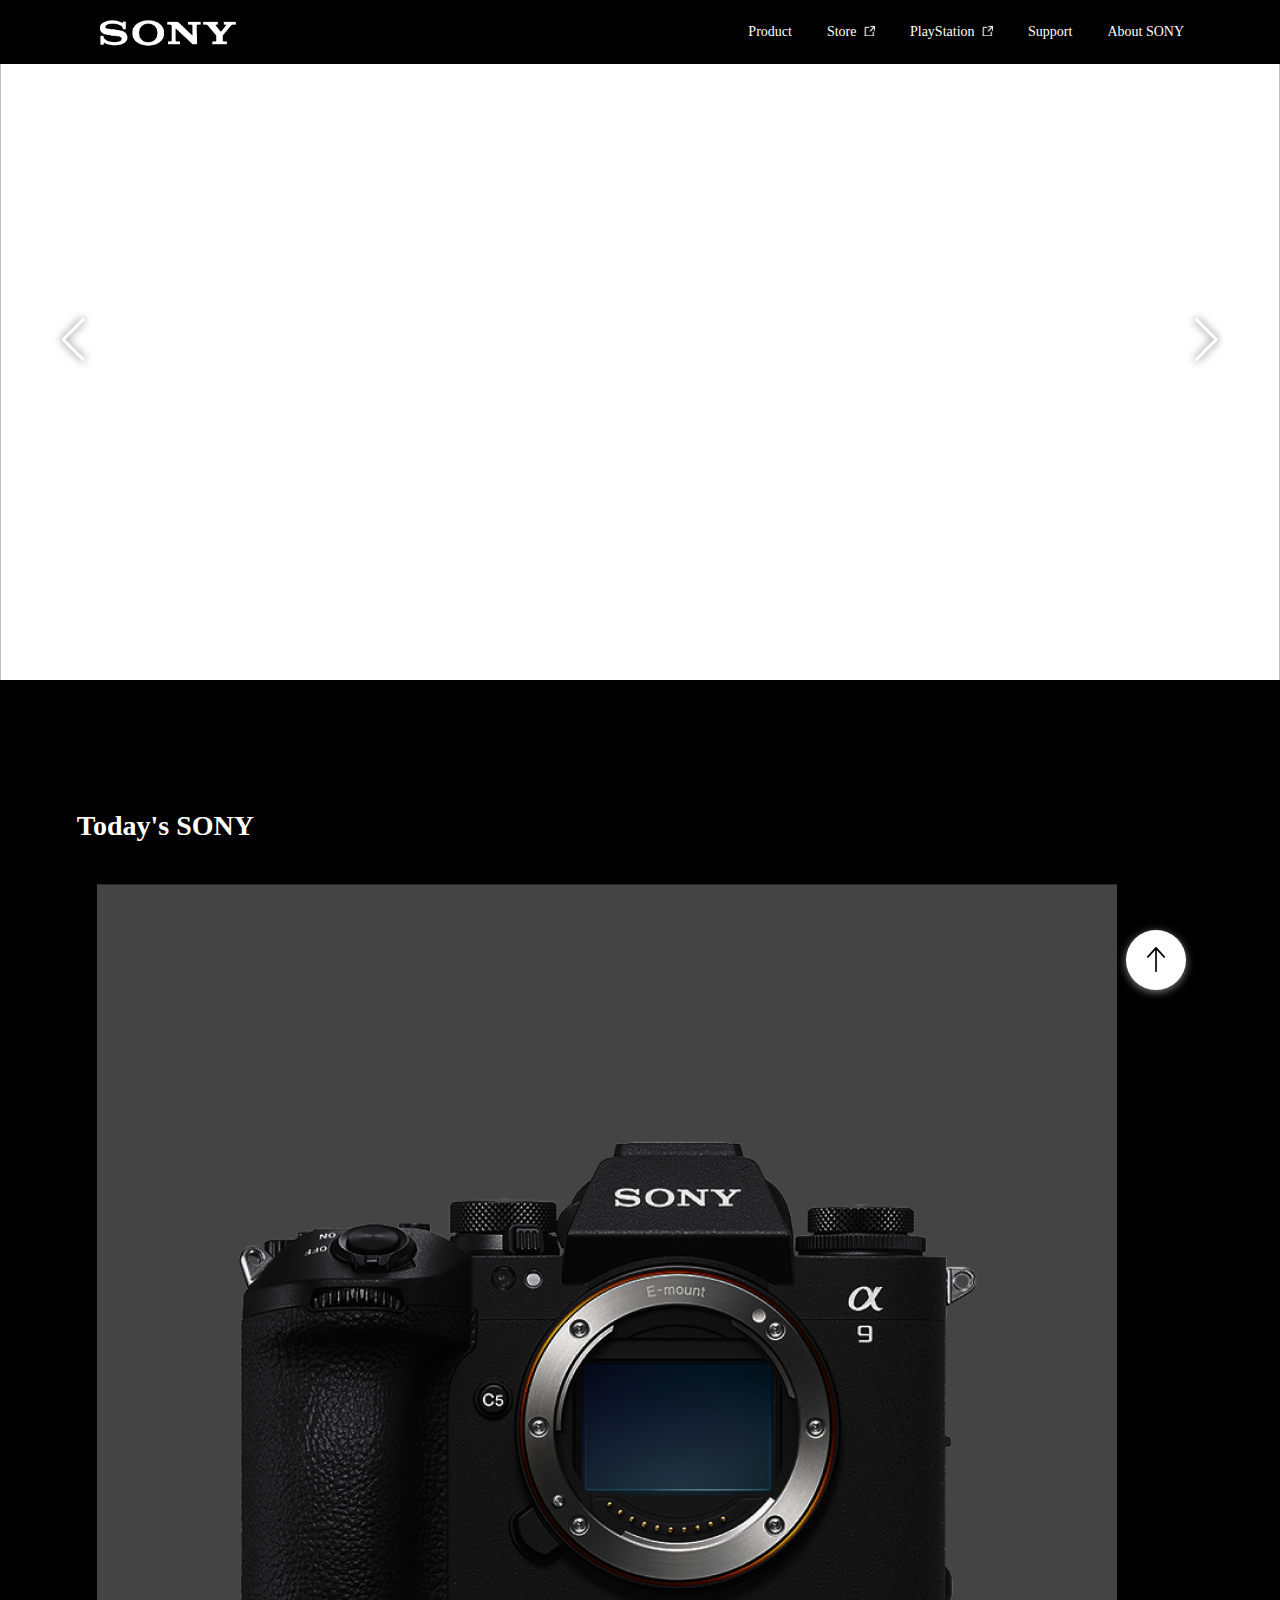
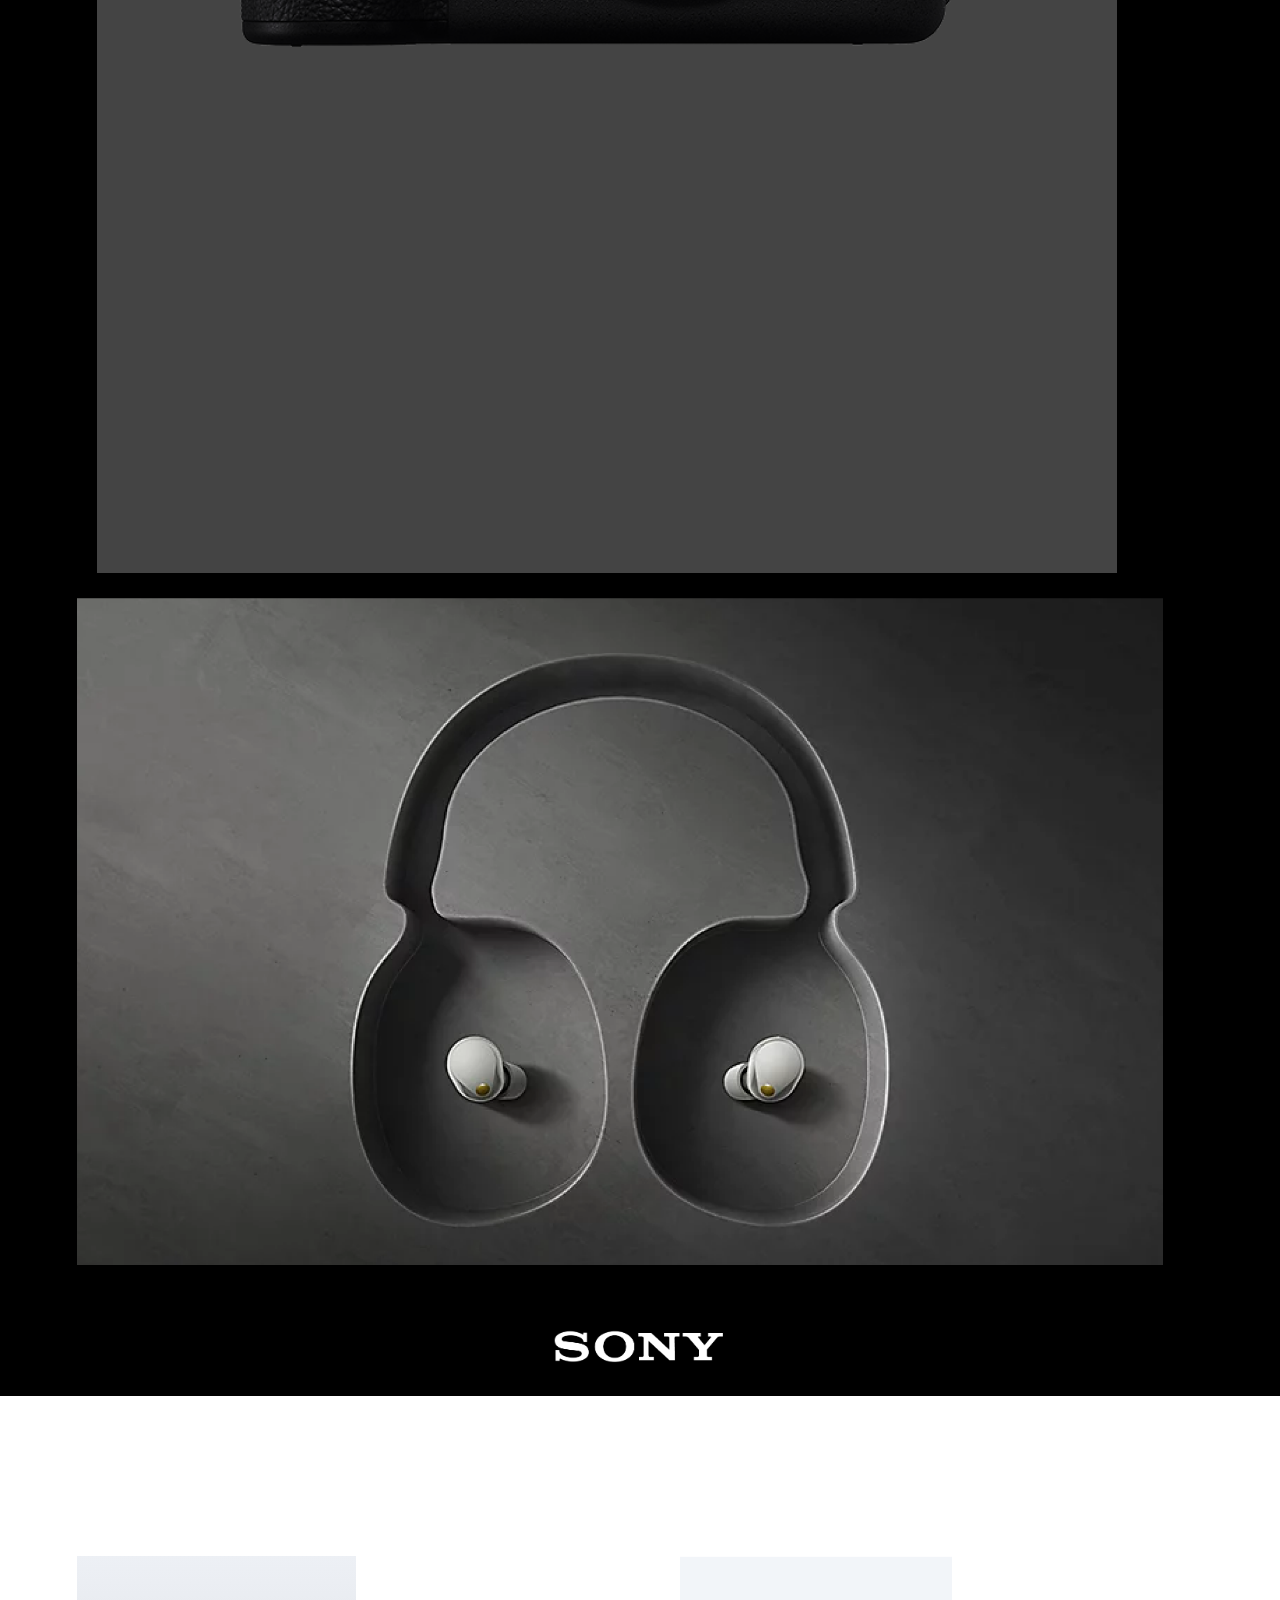
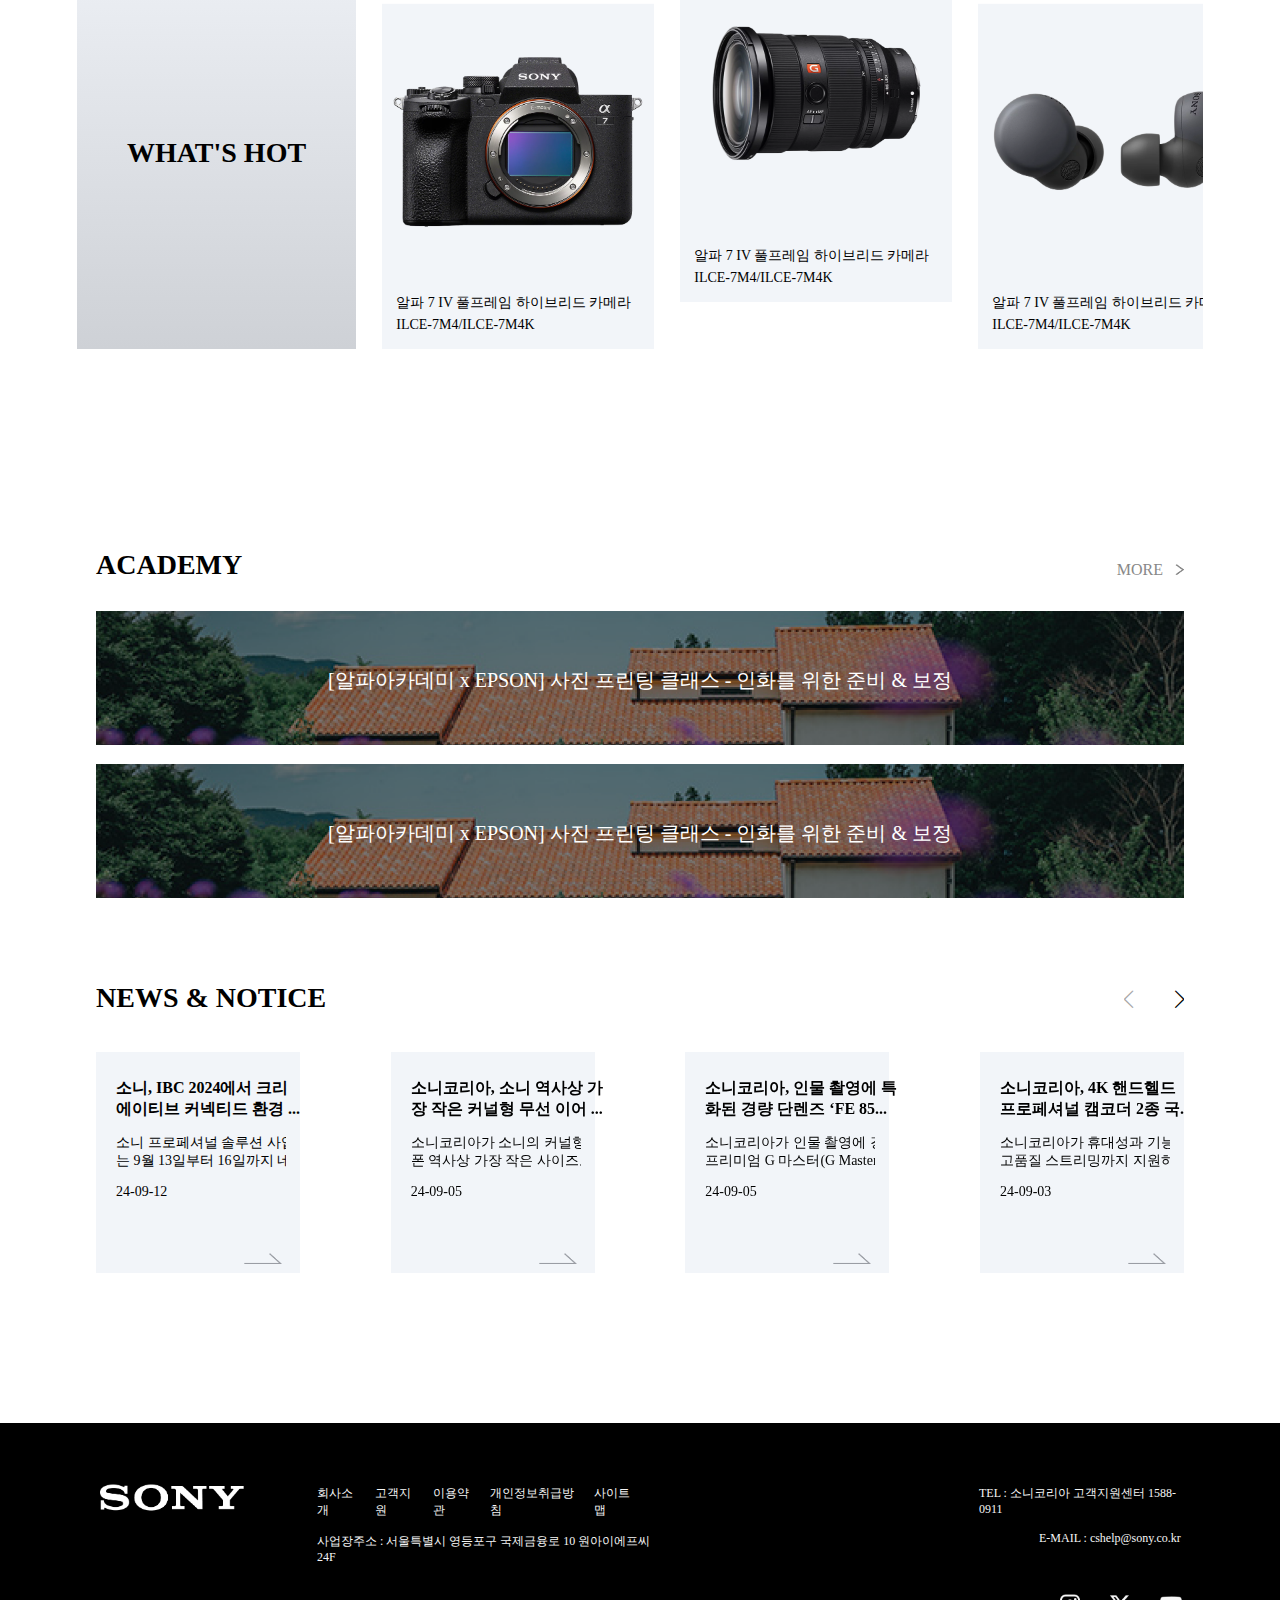
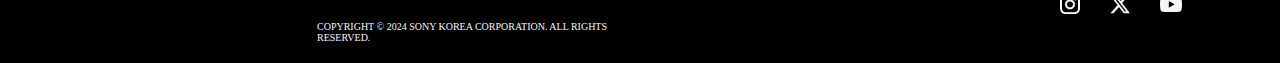
==== index.html @ ac62d321 "Add files via upload" ====
<!DOCTYPE html>
<html lang="en">

<head>
    <meta charset="UTF-8">
    <meta name="viewport" content="width=device-width, initial-scale=1.0">
    <title>소니코리아</title>
    <link rel="stylesheet" as="style" crossorigin
        href="https://cdn.jsdelivr.net/gh/orioncactus/pretendard@v1.3.9/dist/web/static/pretendard.min.css" />
    <link rel="stylesheet" href="css/style-1.css">

    <!-- 제이쿼리, 이징 라이브러리 -->
    <script src="https://cdnjs.cloudflare.com/ajax/libs/jquery/3.7.1/jquery.min.js"></script>
    <!-- <script src="https://cdnjs.cloudflare.com/ajax/libs/jquery-easing/1.4.1/jquery.easing.min.js"></script> -->

    <!-- 폰트어썸 라이브러리 -->
    <link rel="stylesheet" href="https://cdnjs.cloudflare.com/ajax/libs/font-awesome/6.4.0/css/all.min.css" />

    <!-- 스와이퍼 라이브러리 -->
    <script src="https://cdn.jsdelivr.net/npm/swiper@11/swiper-bundle.min.js"></script>
    <link rel="stylesheet" href="https://cdn.jsdelivr.net/npm/swiper@11/swiper-bundle.min.css" />


</head>

<body>

    <div class="wrap">
        <header>
            <nav class="top_bar">
                <div class="logo">
                    <a href="index.html">
                        <img src="img/logo.png" alt="로고">
                    </a>
                </div>
                <div class="grow"></div>
                <div class="menu">
                    <ul>
                        <li>
                            <a href="sub-product.html">Product</a>
                        </li>
                        <li>
                            <a href="https://store.sony.co.kr/?cmpid=gwt:header:store" target="_blank">Store
                                <img src="img/바로가기아이콘.png" alt="바로가기">
                            </a>
                        </li>
                        <li>
                            <a href="https://www.playstation.com/ko-kr/" target="_blank">PlayStation
                                <img src="img/바로가기아이콘.png" alt="바로가기">
                            </a>
                        </li>
                        <li>
                            <a href="sub-support.html">Support</a>
                        </li>
                        <li>
                            <a href="#">About SONY</a>
                        </li>
                    </ul>
                </div>
            </nav>
        </header>

        <section class="swiper main_banner">
            <div class="img_slide_btn_box">
                <button class="swiper-button-prev banner_prev"></button>
                <button class="swiper-button-next banner_next"></button>
            </div>

            <ul class="swiper-wrapper main_img_slide">
                <li class="swiper-slide img_slide_list">
                    <div class="banner_text">
                        <span>SONY KOREA</span>
                        <span>카메라 입문자부터 전문 크리에이터까지</span>
                        <span>ZV 정품 등록 프로모션</span>
                        <button class="main_banner_btn">자세히 보기</button>
                    </div>
                    <img src="https://imgur.com/LBlxeFW.png" alt="">
                </li>
                <li class="swiper-slide img_slide_list">
                    <div class="banner_text">
                        <span>MDR-Z1R</span>
                        <span>새로운 차원의 고음질 오디오를 맞이하세요</span>
                        <span>우수한 사운드, 생생한 음질</span>
                        <button class="main_banner_btn">제품 보기</button>
                    </div>
                    <img src="https://imgur.com/DspzH1c.png" alt="">
                </li>
                <li class="swiper-slide img_slide_list">
                    <div class="banner_text">
                        <span>SRS-XE200</span>
                        <span>인생을 꽉 찬 볼륨으로 즐겨보세요</span>
                        <span>파티의 열기를 더해주는 스프레드 사운드</span>
                        <button class="main_banner_btn">제품 보기</button>
                    </div>
                    <img src="https://imgur.com/pI4EYto.png" alt="">
                </li>
                <li class="swiper-slide img_slide_list dark_filter txt_shadow">
                    <div class="banner_text">
                        <span>IER-Z1R</span>
                        <span>숨이 멎을 듯한 생생한 감정을 음악과 함께</span>
                        <span>완벽한 사운드를 찾아서</span>
                        <button class="main_banner_btn">제품 보기</button>
                    </div>
                    <img src="https://imgur.com/uP1ZXFo.png" alt="">
                </li>
            </ul>
        </section>

        <section class="today_sony">
            <div class="today_sony_con">
                <div class="ts_title">Today's SONY</div>

                <div class="ts_body_con_1">
                    <div class="ts_img ts_img_1">
                        <a href="#" class="ts">
                            <img src="https://imgur.com/sQptTbV.png" alt="">
                            <div class="overlay">
                                <span>원핸드 컴팩트 풀프레임</span>
                                <span>α7C II</span>
                            </div>
                        </a>
                        <a href="#" class="ts">
                            <img src="img/메인/today_2.png" alt="">
                            <div class="overlay">
                                <span>원핸드 컴팩트 풀프레임</span>
                                <span>α7C II</span>
                            </div>
                        </a>
                        <a href="#" class="ts">
                            <img src="https://imgur.com/jG6Imz7.png" alt="">
                            <div class="overlay">
                                <span>원핸드 컴팩트 풀프레임</span>
                                <span>α7C II</span>
                            </div>
                        </a>
                    </div>

                    <div class="ts_img ts_img_2">
                        <a href="#" class="ts">
                            <img src="img/메인/today_7.png" alt="">
                            <div class="overlay">
                                <span>원핸드 컴팩트 풀프레임</span>
                                <span>α7C II</span>
                            </div>
                        </a>
                        <a href="#" class="ts">
                            <img src="https://imgur.com/q8jw9cZ.png" alt="">
                            <div class="overlay">
                                <span>원핸드 컴팩트 풀프레임</span>
                                <span>α7C II</span>
                            </div>
                        </a>
                        <a href="#" class="ts">
                            <img src="https://imgur.com/cEfMizn.png" alt="">
                            <div class="overlay">
                                <span>원핸드 컴팩트 풀프레임</span>
                                <span>α7C II</span>
                            </div>
                        </a>
                    </div>
                </div>

                <div class="ts_body_con_2">
                    <div class="ts_bottom_text">
                        <span><img src="img/logo.png" alt=""></span>
                        <span>우리는 기술의 힘을 활용하여 크리에이터들이 상상의 나래를 펼치고 잠재력을 극대화하도록 돕습니다.
                            <br>전 세계 사람들에게 감동을 전달하세요
                        </span>
                    </div>

                    <div class="ts_bottom_img"><img src="https://imgur.com/m9FZBhV.png" alt=""></div>
                </div>
            </div>
        </section>

        <section class="hot">
            <div class="hot_con">
                <div class="hot_img_slider">
                    <div class="hot_imgs">
                        <div>WHAT'S HOT</div>
                        <a href="#" class="hot_img">
                            <img src="img/메인/hot_1.png" alt="">
                            <div class="hot_text">
                                <span>알파 7 IV 풀프레임 하이브리드 카메라</span>
                                <span>ILCE-7M4/ILCE-7M4K</span>
                            </div>
                        </a>
                        <a href="#" class="hot_img">
                            <img src="img/메인/hot_2.png" alt="">
                            <div class="hot_text hot_not">
                                <span>알파 7 IV 풀프레임 하이브리드 카메라</span>
                                <span>ILCE-7M4/ILCE-7M4K</span>
                            </div>
                        </a>
                        <a href="#" class="hot_img">
                            <img src="img/메인/hot_3.png" alt="">
                            <div class="hot_text">
                                <span>알파 7 IV 풀프레임 하이브리드 카메라</span>
                                <span>ILCE-7M4/ILCE-7M4K</span>
                            </div>
                        </a>
                        <a href="#" class="hot_img">
                            <img src="img/메인/hot_4.png" alt="">
                            <div class="hot_text hot_not">
                                <span>알파 7 IV 풀프레임 하이브리드 카메라</span>
                                <span>ILCE-7M4/ILCE-7M4K</span>
                            </div>
                        </a>
                        <a href="#" class="hot_img">
                            <img src="img/메인/hot_5.png" alt="">
                            <div class="hot_text">
                                <span>알파 7 IV 풀프레임 하이브리드 카메라</span>
                                <span>ILCE-7M4/ILCE-7M4K</span>
                            </div>
                        </a>
                        <a href="#" class="hot_img">
                            <img src="img/메인/hot_6.png" alt="">
                            <div class="hot_text hot_not">
                                <span>알파 7 IV 풀프레임 하이브리드 카메라</span>
                                <span>ILCE-7M4/ILCE-7M4K</span>
                            </div>
                        </a>
                        <a href="#" class="hot_img">
                            <img src="img/메인/hot_7.png" alt="">
                            <div class="hot_text">
                                <span>알파 7 IV 풀프레임 하이브리드 카메라</span>
                                <span>ILCE-7M4/ILCE-7M4K</span>
                            </div>
                        </a>
                        <a href="#" class="hot_img">
                            <img src="img/메인/hot_8.png" alt="">
                            <div class="hot_text hot_not">
                                <span>알파 7 IV 풀프레임 하이브리드 카메라</span>
                                <span>ILCE-7M4/ILCE-7M4K</span>
                            </div>
                        </a>
                        <a href="#" class="hot_img">
                            <img src="img/메인/hot_9.png" alt="">
                            <div class="hot_text">
                                <span>알파 7 IV 풀프레임 하이브리드 카메라</span>
                                <span>ILCE-7M4/ILCE-7M4K</span>
                            </div>
                        </a>
                        <a href="#" class="hot_img">
                            <img src="img/메인/hot_10.png" alt="">
                            <div class="hot_text hot_not">
                                <span>알파 7 IV 풀프레임 하이브리드 카메라</span>
                                <span>ILCE-7M4/ILCE-7M4K</span>
                            </div>
                        </a>
                    </div>
                </div>
            </div>
        </section>

        <section class="academy">
            <div class="academy_con">
                <div class="academy_top">
                    <div class="ac_title">ACADEMY</div>
                    <div class="grow"></div>
                    <div class="ac_more">
                        <a href="#">MORE &nbsp <img src="img/오른쪽 화살표_gray.png" alt=""></a>
                    </div>
                </div>

                <div class="ac_body">
                    <a href="#" class="ac_img ac_1">
                        <span>[알파아카데미 x EPSON] 사진 프린팅 클래스 - 인화를 위한 준비 & 보정</span>
                        <img src="img/메인/academy_1.png" alt="">
                    </a>

                    <a href="#" class="ac_img ac_2">
                        <span>[알파아카데미 x EPSON] 사진 프린팅 클래스 - 인화를 위한 준비 & 보정</span>
                        <img src="img/메인/academy_1.png" alt="">
                    </a>
                </div>
            </div>
        </section>

        <section class="news">
            <div class="swiper news_con">
                <div class="news_top">
                    <div class="nw_title">NEWS & NOTICE</div>

                    <div class="grow"></div>

                    <div class="swiper_button_box nw_more">
                        <button class="swiper-button-prev nw_prev"></button>
                        <button class="swiper-button-next nw_next"></button>
                    </div>
                </div>

                <div class="swiper-wrapper news_slider_box">
                    <div class="swiper-slide news_contents_box">
                        <div class="news_contents">
                            <span>소니, IBC 2024에서 크리<br>에이티브 커넥티드 환경 ...</span>
                            <span>소니 프로페셔널 솔루션 사업부<br>는 9월 13일부터 16일까지 네...</span>
                            <span>24-09-12</span>
                            <a href="#"><img src="img/반쪽 화살표.png" alt=""></a>
                        </div>
                        <div class="news_contents">
                            <span>소니코리아, 소니 역사상 가<br>장 작은 커널형 무선 이어 ...</span>
                            <span>소니코리아가 소니의 커널형 이어<br>폰 역사상 가장 작은 사이즈로...</span>
                            <span>24-09-05</span>
                            <a href="#"><img src="img/반쪽 화살표.png" alt=""></a>
                        </div>
                        <div class="news_contents">
                            <span>소니코리아, 인물 촬영에 특<br>화된 경량 단렌즈 ‘FE 85...</span>
                            <span>소니코리아가 인물 촬영에 강한<br>프리미엄 G 마스터&#40;G Master...</span>
                            <span>24-09-05</span>
                            <a href="#"><img src="img/반쪽 화살표.png" alt=""></a>
                        </div>
                        <div class="news_contents">
                            <span>소니코리아, 4K 핸드헬드<br>프로페셔널 캠코더 2종 국...</span>
                            <span>소니코리아가 휴대성과 기능성,<br>고품질 스트리밍까지 지원하는 ...</span>
                            <span>24-09-03</span>
                            <a href="#"><img src="img/반쪽 화살표.png" alt=""></a>
                        </div>
                        <div class="news_contents">
                            <span>소니코리아, 크리에이터를<br>위한 ‘ZV 라인업’ 정품등...</span>
                            <span>소니코리아가 사진 및 영상 크리<br>에이터를 꿈꾸는 이들을 위한 Z...</span>
                            <span>24-08-29</span>
                            <a href="#"><img src="img/반쪽 화살표.png" alt=""></a>
                        </div>
                    </div>

                    <div class="swiper-slide news_contents_box">
                        <div class="news_contents">
                            <span>소니, IBC 2024에서 크리<br>에이티브 커넥티드 환경 ...</span>
                            <span>소니 프로페셔널 솔루션 사업부<br>는 9월 13일부터 16일까지 네...</span>
                            <span>24-09-12</span>
                            <a href="#"><img src="img/반쪽 화살표.png" alt=""></a>
                        </div>
                        <div class="news_contents">
                            <span>소니코리아, 소니 역사상 가<br>장 작은 커널형 무선 이어 ...</span>
                            <span>소니코리아가 소니의 커널형 이어<br>폰 역사상 가장 작은 사이즈로...</span>
                            <span>24-09-05</span>
                            <a href="#"><img src="img/반쪽 화살표.png" alt=""></a>
                        </div>
                        <div class="news_contents">
                            <span>소니코리아, 인물 촬영에 특<br>화된 경량 단렌즈 ‘FE 85...</span>
                            <span>소니코리아가 인물 촬영에 강한<br>프리미엄 G 마스터&#40;G Master...</span>
                            <span>24-09-05</span>
                            <a href="#"><img src="img/반쪽 화살표.png" alt=""></a>
                        </div>
                        <div class="news_contents">
                            <span>소니코리아, 4K 핸드헬드<br>프로페셔널 캠코더 2종 국...</span>
                            <span>소니코리아가 휴대성과 기능성,<br>고품질 스트리밍까지 지원하는 ...</span>
                            <span>24-09-03</span>
                            <a href="#"><img src="img/반쪽 화살표.png" alt=""></a>
                        </div>
                        <div class="news_contents">
                            <span>소니코리아, 크리에이터를<br>위한 ‘ZV 라인업’ 정품등...</span>
                            <span>소니코리아가 사진 및 영상 크리<br>에이터를 꿈꾸는 이들을 위한 Z...</span>
                            <span>24-08-29</span>
                            <a href="#"><img src="img/반쪽 화살표.png" alt=""></a>
                        </div>
                    </div>
                </div>
            </div>
        </section>

        <footer>
            <div class="footer_con">
                <div class="ft_logo">
                    <img src="img/logo.png" alt="">
                </div>

                <div class="ft_contents">
                    <div class="ft_contents1">
                        <div class="ft_menu">
                            <ul>
                                <li><a href="#">회사소개</a></li>
                                <li><a href="sub-support.html">고객지원</a></li>
                                <li><a href="#">이용약관</a></li>
                                <li><a href="#">개인정보취급방침</a></li>
                                <li><a href="#">사이트맵</a></li>
                            </ul>
                        </div>
                        <span>사업장주소 : 서울특별시 영등포구 국제금융로 10 원아이에프씨 24F</span>
                        <span>COPYRIGHT © 2024 SONY KOREA CORPORATION. ALL RIGHTS RESERVED.</span>
                    </div>

                    <div class="grow"></div>

                    <div class="ft_contents2">
                        <span>TEL : 소니코리아 고객지원센터 1588-0911</span>
                        <span>E-MAIL : cshelp@sony.co.kr</span>
                        <div class="ft_sns">
                            <a href="#"><img src="img/SNS_instagram.png" alt=""></a>
                            <a href="#"><img src="img/SNS_X.png" alt=""></a>
                            <a href="#"><img src="img/SNS_youtube.png" alt=""></a>
                        </div>
                    </div>
                </div>
            </div>
        </footer>
    </div>
    <div class="mobile_wrap">
        <header class="m_header">
            <nav class="m_top_bar">
                <div class="m_logo">
                    <a href="index.html">
                        <img src="img/logo.png" alt="로고">
                    </a>
                </div>
                <div class="grow"></div>
                <div class="m_menu_icon">
                    <img src="img/모바일메뉴아이콘.png" alt="">
                </div>
            </nav>
        </header>
        <div class="m_main_contents">
            <!-- <div class="m_main_banner_box">
                <div>
                    <div>
                        <div class="main_title_box">카메라 입문자부터 전문 크리에이터까지</div>
                        <div class="main_title_box">ZV 정품 등록 프로모션</div>
                    </div>
                    <img src="img/모바일메인배너.png" alt="고객지원 배너">
                </div>
            </div> -->
            <section class="swiper main_banner">
                <!-- <div class="img_slide_btn_box">
                    <button class="swiper-button-prev banner_prev"></button>
                    <button class="swiper-button-next banner_next"></button>
                </div> -->

                <ul class="swiper-wrapper main_img_slide">
                    <li class="swiper-slide img_slide_list">
                        <div class="banner_text">
                            <span>SONY KOREA</span>
                            <span>카메라 입문자부터 전문 크리에이터까지</span>
                            <span>ZV 정품 등록 프로모션</span>
                            <button class="main_banner_btn">자세히 보기</button>
                        </div>
                        <img src="https://imgur.com/LBlxeFW.png" alt="">
                    </li>
                    <li class="swiper-slide img_slide_list">
                        <div class="banner_text">
                            <span>MDR-Z1R</span>
                            <span>새로운 차원의 고음질 오디오를 맞이하세요</span>
                            <span>우수한 사운드, 생생한 음질</span>
                            <button class="main_banner_btn">제품 보기</button>
                        </div>
                        <img src="https://imgur.com/DspzH1c.png" alt="">
                    </li>
                    <li class="swiper-slide img_slide_list">
                        <div class="banner_text">
                            <span>SRS-XE200</span>
                            <span>인생을 꽉 찬 볼륨으로 즐겨보세요</span>
                            <span>파티의 열기를 더해주는 스프레드 사운드</span>
                            <button class="main_banner_btn">제품 보기</button>
                        </div>
                        <img src="https://imgur.com/pI4EYto.png" alt="">
                    </li>
                    <li class="swiper-slide img_slide_list dark_filter">
                        <div class="banner_text">
                            <span>IER-Z1R</span>
                            <span>숨이 멎을 듯한 생생한 감정을 음악과 함께</span>
                            <span>완벽한 사운드를 찾아서</span>
                            <button class="main_banner_btn">제품 보기</button>
                        </div>
                        <img src="https://imgur.com/uP1ZXFo.png" alt="">
                    </li>
                </ul>
            </section>
            <div class="m_main_slider_box">
                <div>Today's sony</div>
                <div class="swiper m_main_img_swiper_1">
                    <div class="swiper-wrapper img_wrap">
                        <div class="swiper-slide img-slide">
                            <div>
                                <div>원핸드 컴팩트 풀프레임</div>
                                <div>α7C II</div>
                            </div>
                            <a href="#"><img src="https://imgur.com/7AHXlPs.png" alt=""></a>
                        </div>
                        <div class="swiper-slide img-slide">
                            <div>
                                <div>너의 리듬을 깨워봐</div>
                                <div>ULT WEAR ㅣ 얼트 웨어</div>
                            </div>
                            <a href="#"><img src="https://imgur.com/s7so53G.png" alt=""></a>
                        </div>
                        <div class="swiper-slide img-slide">
                            <div>
                                <div>α9 III</div>
                                <div>ULT WEAR ㅣ 얼트 웨어</div>
                            </div>
                            <a href="#"><img src="img/메인/모바일메인이미지3.png" alt=""></a>
                        </div>
                        <div class="swiper-slide img-slide">
                            <div>
                                <div>너의 리듬을 깨워봐</div>
                                <div>The power of one frame</div>
                            </div>
                            <a href="#"><img src="img/메인/모바일메인이미지4.png" alt=""></a>
                        </div>
                        <div class="swiper-slide img-slide">
                            <div>
                                <div>INZONE Buds</div>
                                <div>게이머를 위한 완벽한 이어폰</div>
                            </div>
                            <a href="#"><img src="img/메인/모바일메인이미지5.png" alt=""></a>
                        </div>
                    </div>
                </div>
            </div>
            <div class="m_main_img">
                <img src="img/메인/모바일메인이미지6.png" alt="">
                <div>
                    <img src="img/logo-mobile.png" alt="">
                    <div>우리는 기술의 힘을 활용하여 크리에이터들이 <br>
                        상상의 나래를 펼치고 잠재력을 극대화하도록 돕습니다.
                    </div>
                </div>
            </div>
        </div>
        <div class="m_main_scroll_menu_1">
            <div>
                <span>WHAT'S HOT</span>
            </div>
            <div>
                <div>
                    <img src="img/메인/모바일상품이미지1.png" alt="">
                    <span>알파 7 IV 풀프레임 하이브리드 카메라 <br>
                    ILCE-7M4/ILCE-7M4K</span>
                </div>
            </div>
            <div>
                <div>
                    <img src="img/메인/모바일상품이미지2.png" alt="">
                    <span>알파 7 IV 풀프레임 하이브리드 카메라 <br>
                    ILCE-7M4/ILCE-7M4K</span>
                </div>
            </div>
            <div>
                <div>
                    <img src="img/메인/모바일상품이미지3.png" alt="">
                    <span>알파 7 IV 풀프레임 하이브리드 카메라 <br>
                    ILCE-7M4/ILCE-7M4K</span>
                </div>
            </div>
            <div>
                <div>
                    <img src="img/메인/모바일상품이미지4.png" alt="">
                    <span>알파 7 IV 풀프레임 하이브리드 카메라 <br>
                    ILCE-7M4/ILCE-7M4K</span>
                </div>
            </div>
            <div>
                <div>
                    <img src="img/메인/모바일상품이미지5.png" alt="">
                    <span>알파 7 IV 풀프레임 하이브리드 카메라 <br>
                    ILCE-7M4/ILCE-7M4K</span>
                </div>
            </div>
        </div>
        <div class="m_main_academy_box">
            <div class="m_academy_title">
                <div>ACADEMY</div>
                <div class="grow"></div>
                <a href="#">
                    <span>MORE</span>
                    <span class="arrow_icon"><img src="img/모바일메인화살표1.png" alt=""></span>
                </a>
            </div>
            <div class="m_academy_img_box">
                <a href="#">
                    <div>[알파아카데미 x EPSON] 사진 프린팅 클래스 <br>
                        <span>인화를 위한 준비 & 보정</span>
                    </div>
                    <img src="img/모바일아카데미이미지1.png" alt="">
                </a>
            </div>
            <div class="m_academy_img_box">
                <a href="#">
                    <div>[알파아카데미 x EPSON] 사진 프린팅 클래스 <br>
                        <span>인화를 위한 준비 & 보정</span>
                    </div>
                    <img src="img/모바일아카데미이미지1.png" alt="">
                </a>
            </div>
        </div>
        <div class="m_main_news_box">
            <div class="m_news_title">
                <div>NEWS & NOTICE</div>
                <div class="grow"></div>
                <a href="#">
                    <span>MORE</span>
                    <span class="arrow_icon"><img src="img/모바일메인화살표1.png" alt=""></span>
                </a>
            </div>
        </div>
        <div class="m_news_scroll_box">
            <div class="m_news_txt_box">
                <div>소니, IBC 2024에서 크 <br>
                    리에이티브 커넥티드 ...</div>
                <div>소니코리아가 사진 및 <br>
                    영상 크리에이터를 꿈...</div>
                <div>24-08-23</div>
                <a href="#"><img src="img/모바일메인화살표2.png" alt=""></a>
            </div>
            <div class="m_news_txt_box">
                <div>소니코리아, 소니 역사상 <br>
                    가장 작은 커널형 무선 ...</div>
                <div>소니코리아가 사진 및 <br>
                    영상 크리에이터를 꿈...</div>
                <div>24-08-23</div>
                <a href="#"><img src="img/모바일메인화살표2.png" alt=""></a>
            </div>
            <div class="m_news_txt_box">
                <div>소니코리아, 인물 촬영에 <br>
                    특화된 경량 단렌즈 'F ...</div>
                <div>소니코리아가 사진 및 <br>
                    영상 크리에이터를 꿈...</div>
                <div>24-08-23</div>
                <a href="#"><img src="img/모바일메인화살표2.png" alt=""></a>
            </div>
            <div class="m_news_txt_box">
                <div>소니코리아, 4K 핸드헬드 <br>
                    프로페셔널 캠코더 2종 ...</div>
                <div>소니코리아가 사진 및 <br>
                    영상 크리에이터를 꿈...</div>
                <div>24-08-23</div>
                <a href="#"><img src="img/모바일메인화살표2.png" alt=""></a>
            </div>
            <div class="m_news_txt_box">
                <div>소니, ‘2025 소니 퓨처 <br>
                    필름 메이커 어워드 ...</div>
                <div>소니코리아가 사진 및 <br>
                    영상 크리에이터를 꿈...</div>
                <div>24-08-23</div>
                <a href="#"><img src="img/모바일메인화살표2.png" alt=""></a>
            </div>
            <div class="m_news_txt_box">
                <div>소니, ‘2025 소니 퓨처 <br>
                    필름 메이커 어워드 ...</div>
                <div>소니코리아가 사진 및 <br>
                    영상 크리에이터를 꿈...</div>
                <div>24-08-23</div>
                <a href="#"><img src="img/모바일메인화살표2.png" alt=""></a>
            </div>
            <div class="m_news_txt_box">
                <div>소니, ‘2025 소니 퓨처 <br>
                    필름 메이커 어워드 ...</div>
                <div>소니코리아가 사진 및 <br>
                    영상 크리에이터를 꿈...</div>
                <div>24-08-23</div>
                <a href="#"><img src="img/모바일메인화살표2.png" alt=""></a>
            </div>
            <div class="m_news_txt_box">
                <div>소니, ‘2025 소니 퓨처 <br>
                    필름 메이커 어워드 ...</div>
                <div>소니코리아가 사진 및 <br>
                    영상 크리에이터를 꿈...</div>
                <div>24-08-23</div>
                <a href="#"><img src="img/모바일메인화살표2.png" alt=""></a>
            </div>
            <div class="m_news_txt_box">
                <div>소니, ‘2025 소니 퓨처 <br>
                    필름 메이커 어워드 ...</div>
                <div>소니코리아가 사진 및 <br>
                    영상 크리에이터를 꿈...</div>
                <div>24-08-23</div>
                <a href="#"><img src="img/모바일메인화살표2.png" alt=""></a>
            </div>
            <div class="m_news_txt_box">
                <div>소니, ‘2025 소니 퓨처 <br>
                    필름 메이커 어워드 ...</div>
                <div>소니코리아가 사진 및 <br>
                    영상 크리에이터를 꿈...</div>
                <div>24-08-23</div>
                <a href="#"><img src="img/모바일메인화살표2.png" alt=""></a>
            </div>
        </div>
        <footer class="m_footer">
            <div class="m_footer_con">
                <div>
                    <div class="m_ft_logo">
                        <img src="img/logo-mobile.png" alt="">
                    </div>

                    <div class="m_ft_contents">
                        <div class="m_ft_contents1">
                            <div class="m_ft_menu">
                                <ul>
                                    <li><a href="#">회사소개</a></li>
                                    <li><a href="sub-support.html">고객지원</a></li>
                                    <li><a href="#">이용약관</a></li>
                                    <li><a href="#">개인정보취급방침</a></li>
                                    <li><a href="#">사이트맵</a></li>
                                </ul>
                                <ul>
                                    <li>사업장주소 : 서울특별시 영등포구 국제금융로 10 원아이에프씨 24F</li>
                                    <li>TEL : 소니코리아 고객지원센터 1588-0911</li>
                                    <li>E-MAIL : cshelp@sony.co.kr</li>
                                    <li>COPYRIGHT © 2024 SONY KOREA CORPORATION. ALL RIGHTS RESERVED.</li>
                                </ul>
                            </div>
                        </div>
                    </div>
                </div>
            </div>
        </footer>
        <div class="m_main_top_menu">
            <div>
                <div class="m_menu_icon">
                    <img src="img/모바일메뉴아이콘.png" alt="">
                </div>
                <ul>
                    <li>
                        <a href="sub-product.html">Product</a>
                    </li>
                    <li>
                        <a href="https://store.sony.co.kr/?cmpid=gwt:header:store">Store
                            <img src="img/바로가기아이콘.png" alt="바로가기">
                        </a>
                    </li>
                    <li>
                        <a href="https://www.playstation.com/ko-kr/" target="_blank">PlayStation
                            <img src="img/바로가기아이콘.png" alt="바로가기">
                        </a>
                    </li>
                    <li>
                        <a href="sub-support.html">Support</a>
                    </li>
                    <li>
                        <a href="#">About SONY</a>
                    </li>
                </ul>
                <div class="top_menu_icon_box">
                    <a href="https://www.instagram.com/sonykorea/" target="_blank"><img src="img/SNS_instagram.png"
                            alt=""></a>
                    <a href="https://x.com/Sony" target="_blank"><img src="img/SNS_X.png" alt=""></a>
                    <a href="https://www.youtube.com/user/sonystyleblog" target="_blank"><img src="img/SNS_youtube.png"
                            alt=""></a>
                    <a href="https://www.facebook.com/sonykorea?fref=ts" target="_blank"><img src="img/SNS_facebook.png"
                            alt=""></a>
                </div>
            </div>
        </div>

    </div>


    <!-- 탑 스크롤 버튼 2개 ------------------>
    <div class="support_top_btn_white">
        <div class="btn_icon_box">
            <img src="img/탑버튼아이콘_화이트.png" alt="">
        </div>
    </div>

    <div class="support_top_btn">
        <div class="btn_icon_box">
            <img src="img/탑버튼아이콘.png" alt="">
        </div>
    </div>
    <!-- 내 스크립트 -->
    <script src="script/script-1.js"></script>
</body>

</html>
---- css/style-1.css ----
/* 노말라이즈 */
* {
    font-family: 'Pretendard';
    margin: 0;
    padding: 0;
    list-style: none;
}

body {
    position: relative;
}

html, body {
    overflow-x: hidden;
}

a {
    text-decoration: none;
    color: inherit;
}

.wrap {
    width: 100%;
    margin: 0 auto;
}

.grow {
    flex-grow: 1;
}

.mobile_wrap {
    display: none;
}


/* header 시작 */
header {
    width: 100%;
    background-color: #000;
    position: fixed;
    z-index: 1000;
}

.top_bar {
    width: 1438px;
    height: 64px;
    display: flex;
    margin: 0 auto;
}

.logo {
    width: 143px;
    height: 26px;
    margin-top: 16px;
}

.logo img {
    width: 100%;
}

.menu ul {
    display: flex;
    color: #fff;
    font-size: 14px;
    line-height: 64px;
}

.menu ul li {
    margin-left: 45px;
    font-weight: 100;
}

.menu ul li a:hover {
    text-decoration: underline;
}

.menu ul li img {
    width: 11px;
    height: 11px;
    padding-left: 4px;
}

/* header 끝 */


/* main_banner 시작 */
.main_banner {
    width: 100%;
    height: 780px;
    position: relative;
    overflow: hidden;
}

.main_img_slide {
    width: 100%;
    height: 780px;
    display: flex;
}

.img_slide_list {
    width: 100%;
    height: 780px;
    flex: 0 0 100%;
    position: relative;
    display: flex;
    justify-content: center;
    align-items: center;
}


.img_slide_list img {
    width: 100%;
    height: 780px;
    display: block;
    object-fit: cover;
    object-position: right 20px;
}

.main_img_slide li.dark_filter .banner_text {
    text-shadow: 1px 1px 4px rgba(0, 0, 0, 0.5);
}

.main_img_slide li.dark_filter img {
    filter: brightness(.92);
}

.banner_text {
    width: 1438px;
    height: 100%;
    padding-left: 260px;
    position: absolute;
    left: 0;
    top: 320px;
    z-index: 1;
}

.banner_text span {
    display: block;
    color: #fff;
}

.banner_text span:nth-child(1) {
    font-size: 20px;
    font-weight: 200;
    margin-bottom: 12px;
}

.banner_text span:nth-child(2) {
    font-size: 28px;
    font-weight: 300;
    margin-bottom: 5px;
}

.banner_text span:nth-child(3) {
    font-size: 36px;
    font-weight: 600;
    margin-bottom: 28px;
}

.banner_text button {
    width: 163px;
    height: 51px;
    background-color: rgba(0, 0, 0, 0);
    border: 3px solid #fff;
    color: #fff;
    font-size: 22px;
    font-weight: 200;
    text-align: center;
    cursor: pointer;
}

.banner_prev,
.banner_next {
    position: absolute;
    top: 394px;
    text-shadow: 0 0 8px #5c5c5c;
    color: white;
    border: none;
    padding: 10px;
    cursor: pointer;
    background-color: rgba(0, 0, 0, 0);
    font-size: 30px;
    z-index: 1;
}

.banner_prev::after,
.banner_next::after {
    color: #fff;
}

.banner_prev {
    margin-left: 80px;
}

.banner_next {
    margin-right: 80px;
}

/* main_banner 끝 */


/* today_sony 시작 */
.today_sony {
    background-color: #000;
    margin-bottom: 160px;
}

.today_sony_con {
    width: 1438px;
    margin: 0 auto;
}

.ts_title {
    color: #fff;
    font-weight: bold;
    font-size: 28px;
    display: inline-block;
    margin-top: 130px;
    margin-bottom: 40px;
}

.ts_body_con_1 {
    width: 1438px;
}

.ts_img {
    width: 100%;
    display: flex;
    gap: 20px;
}

.ts_img_1 {
    padding-bottom: 20px;
}

.ts_img img {
    width: 100%;
}

.ts {
    position: relative;
}

.ts:hover .overlay {
    opacity: 1;
}

.overlay {
    position: absolute;
    top: 0;
    left: 0;
    right: 0;
    bottom: 0;
    background: linear-gradient(to bottom, rgba(0, 0, 0, 0.3), rgba(0, 0, 0, 0.6));
    opacity: 0;
    transition: opacity 0.3s;
}

.overlay span {
    display: block;
    /* padding-left: 25px; */
    color: #fff;
    position: absolute;
    bottom: 38px;
    left: 25px;
}

.overlay span:nth-child(1) {
    /* padding-top: 338px; */
    /* padding-bottom: 5px; */
    font-size: 18px;
}

.overlay span:nth-child(2) {
    /* padding-bottom: 26px; */
    bottom: 64px;
    font-size: 24px;
    font-weight: bold;
}

.ts_body_con_2 {
    position: relative;
    margin-top: 109px;
}

.ts_bottom_text {
    width: 1438px;
    display: block;
    position: absolute;
    top: 50%;
    left: 50%;
    transform: translate(-50%, -50%);
}

.ts_bottom_text>span:nth-child(1) {
    width: 177px;
    height: 40px;
    display: inline-block;
    padding-left: 629px;
    padding-bottom: 36px;
}

.ts_bottom_text img {
    width: 100%;
}

.ts_bottom_text>span:nth-child(2) {
    display: block;
    color: #fff;
    text-align: center;
    line-height: 23px;
}

.ts_bottom_img {
    width: 100%;
}

.ts_bottom_img>img {
    width: 100%;
}

/* today_sony 끝 */


/* hot 시작 */
.hot_con {
    width: 1438px;
    margin: 0 auto;
}

.hot_img_slider {
    width: 100%;
    overflow-x: auto;
    white-space: nowrap;
}

.hot_img_slider::-webkit-scrollbar {
    height: 8px;
    /* 스크롤바의 높이 (가로 스크롤바) */
}

.hot_img_slider::-webkit-scrollbar-track {
    background: #F2F5F9;
    /* 스크롤바의 트랙 배경색 */
}

.hot_img_slider::-webkit-scrollbar-thumb {
    background: #D0D3D8;
    /* 스크롤바의 핸들 배경색 */
}

.hot_img_slider::-webkit-scrollbar-thumb:hover {
    background: #b9bcc2;
    /* 핸들에 마우스 오버 시 색상 변경 */
}

.hot_imgs {
    display: flex;
    gap: 26px;
    margin-bottom: 46px;
}

.hot_imgs a:nth-child(2n) {
    margin-top: 47px;
}

.hot_imgs>div {
    height: 393px;
    text-align: center;
    background: linear-gradient(to bottom, #EDF0F5, #CED1D6);
    font-size: 28px;
    font-weight: bold;
    line-height: 393px;
    display: block;
    padding-left: 50.125px;
    padding-right: 50.125px;
}

.hot_imgs img {
    width: 272px;
    height: 346px;
}

.hot_img {
    position: relative;
}

.hot_text {
    position: absolute;
    bottom: 20px;
    left: 14px;
}

.hot_text span {
    display: block;
    font-size: 14px;
}

.hot_text span:nth-child(1) {
    padding-bottom: 5px;
}

.hot_not {
    bottom: 67px;
    left: 14px;
}

/* hot 끝 */

/* academy 시작 */
.academy_con {
    width: 1438px;
    margin: 0 auto;
}

.academy_top {
    display: flex;
    margin-top: 150px;
    margin-bottom: 30px;
}

.ac_title {
    font-weight: bold;
    font-size: 28px;
    display: inline-block;
}

.ac_more {
    color: #888;
    margin-top: 12px;
    font-weight: 300;
}

.ac_more img {
    width: 9px;
    height: 11px;
}

.ac_body {
    display: flex;
    justify-content: space-between;
}

.ac_img img {
    width: 690px;
    height: 134px;
}

.ac_img {
    position: relative;
}

.ac_img>span {
    position: absolute;
    left: 50%;
    top: 50%;
    transform: translate(-50%, -50%);
    color: #fff;
    font-size: 20px;
    text-align: center;
    white-space: nowrap;
}

/* .ac_2>span {
    position: absolute;
    left: 10%;
    top: 50%;
    transform: translate(-1%, -50%);
    color: #fff;
    font-size: 20px;
    text-align: center;
} */

/* academy 끝 */


/* news 시작 */
.news {
    margin-bottom: 150px;
}

.news_con {
    width: 1438px;
    margin: 0 auto;
}

.news_top {
    display: flex;
    justify-content: space-between;
    height: 150px;
}

.nw_title {
    color: #000;
    font-weight: bold;
    font-size: 28px;
    display: inline-block;
    margin-top: 80px;
}

.nw_more {
    width: 60px;
    height: 100px;
    position: relative;
    margin-top: 48px;
}

.nw_more button {
    background-color: rgba(0, 0, 0, 0);
    cursor: pointer;
    border: none;
    display: inline-block !important;
    position: absolute;
}

.nw_prev {
    top: 0;
    left: 0 !important;
    text-align: left;
}

.nw_next {
    top: 0;
    right: 0 !important;
    text-align: right;
}

.nw_more>.nw_prev::after,
.nw_more>.nw_next::after {
    color: #000;
    font-size: 18px;
}

.news_slider_box {
    width: 1438px;
}

.news_contents_box {
    display: flex !important;
    justify-content: space-between !important;
    gap: 2px;
}

.news_slider_box .news_contents {
    width: 205px !important;
    height: 205px !important;
    background-color: #F2F5F9;
    padding: 28px 15px 15px 28px;
    margin: 0 !important;
}

.news_slider_box .news_contents span {
    display: block;
    margin: 0 auto;
}

.news_slider_box .news_contents span:nth-child(1) {
    font-size: 18px;
    font-weight: 600;
    margin-bottom: 14px;
}

.news_slider_box .news_contents span:nth-child(2) {
    font-size: 15px;
    margin-bottom: 14px;
}

.news_slider_box .news_contents span:nth-child(3) {
    font-size: 15px;
    margin-bottom: 50px;
}

.news_slider_box .news_contents>a {
    display: block;
    width: 100%;
    height: 40px;
}

.news_slider_box .news_contents>a>img {
    font-size: 15px;
    width: 40px;
    height: 13px;
    padding-left: 152px;
}

/* news 끝 */


/* footer 시작 */
footer {
    width: 100%;
    height: 240px;
    background-color: #000;
    color: #F6F6F6;
    display: flex;
}

.footer_con {
    width: 1438px;
    height: 100%;
    margin: 0 auto;
    display: flex;
}

.ft_logo {
    width: 151px;
    height: 34px;
    margin-top: 57px;
    margin-right: 70px;
}

.ft_logo img {
    width: 151px;
    height: 34px;
}

.ft_contents {
    width: 100%;
    display: flex;
    margin-top: 62px;
    margin-bottom: 68px;
}

.ft_contents1 {
    width: 335px;
    height: 110px;
}

.ft_contents1 .ft_menu ul {
    display: flex;
    font-weight: 100;
    font-size: 12px;
}

.ft_contents1 .ft_menu ul li {
    margin-right: 12px;
    margin-bottom: 14px;
}

.ft_contents1>span {
    display: block;
    font-weight: 100;
    font-size: 12px;
}

.ft_contents1>span:nth-child(3) {
    font-size: 10px;
    margin-top: 56px;
}

.ft_contents2 {
    width: 205px;
    height: 110px;
}

.ft_contents2>span {
    font-size: 12px;
    font-weight: 100;
    display: block;
}

.ft_contents2>span:nth-child(1) {
    margin-bottom: 14px;
}

.ft_contents2>span:nth-child(2) {
    padding-left: 60px;
}

.ft_contents2>.ft_sns {
    display: flex;
    gap: 30px;
    margin-top: 48px;
    padding-left: 81px;
}

.ft_contents2>.ft_sns>a>img {
    width: 20px;
    height: 20px;
}

.ft_contents2>.ft_sns>a:last-child>img {
    padding-top: 2px;
    width: 22px;
    height: 16px;
}

/* footer 끝 */


/* support_top_btn 시작 */
.support_top_btn {
    display: flex;
    justify-content: center;
    align-items: center;
    width: 60px;
    height: 60px;
    background-color: #000;
    border-radius: 100px;
    position: fixed;
    bottom: -10%;
    left: 92%;
    cursor: pointer;
    box-shadow: 0px 2px 8px rgba(0, 0, 0, 0.5);
    z-index: 100;
    transition: bottom 1s;
}

.support_top_btn>.btn_icon_box {
    width: 18px;
    height: 26px;
}

.support_top_btn>.btn_icon_box>img {
    width: 100%;
}

.support_top_btn.show {
    bottom: 80px;
    transition: all 1s;
}

/* support_top_btn 끝 */


/* support_top_btn_white 시작 */
.support_top_btn_white {
    display: flex;
    justify-content: center;
    align-items: center;
    width: 60px;
    height: 60px;
    background-color: #fff;
    border-radius: 100px;
    position: fixed;
    bottom: -10%;
    left: 92%;
    cursor: pointer;
    box-shadow: 0px 2px 8px rgba(255, 255, 255, 0.5);
    z-index: 200;
}

.support_top_btn_white>.btn_icon_box {
    width: 18px;
    height: 26px;
}

.support_top_btn_white>.btn_icon_box>img {
    width: 100%;
}

.support_top_btn_white.show {
    bottom: 80px;
    left: 92%;
}

/* support_top_btn_white 끝 */
@media (max-width: 1440px) {
    .main_banner {
        height: 680px;
    }

    .top_bar {
        width: 1260px;
    }

    .banner_text {
        padding-left: 140px;
        /* top: 240px; */
        top: 39%;
    }

    .main_banner .swiper-button-prev::after {
        margin-left: -60px;
    }

    .main_banner .swiper-button-next::after {
        margin-left: 60px;
    }

    .today_sony_con {
        width: 88%;
    }

    .ts_body_con_1 {
        width: 100%;
    }

    .hot_con {
        width: 88%;
    }

    .ac_body {
        flex-direction: column;
    }

    .academy_con {
        width: 85%;
    }

    .academy_con .ac_img img {
        width: 100%;
        object-fit: cover;
    }

    .ac_2 {
        margin-top: 15px;
    }

    .news_con {
        width: 85%;
        white-space: nowrap;
    }

    .news_slider_box .news_contents {
        max-width: 190px;
        max-height: 180px;
        padding: 26px 14px 15px 20px;
    }

    .news_slider_box .news_contents span:nth-child(1) {
        font-size: 16px;
        font-weight: 600;
        margin-bottom: 14px;
    }

    .news_slider_box .news_contents span:nth-child(2) {
        font-size: 14px;
        margin-bottom: 14px;
        overflow: hidden;
    }

    .news_slider_box .news_contents span:nth-child(3) {
        font-size: 14px;
        margin-bottom: 50px;
    }

    .news_slider_box .news_contents>a>img {
        width: 38px;
        height: 11px;
        padding-left: 148px;
    }


    .footer_con {
        width: 1260px;
    }
}

@media (max-width: 835px) and (min-width: 682px) {
    .m_news_swiper_slide:not(:first-child) {
        margin-left: -20px;
    }
}

@media (max-width: 1280px) and (min-width: 1024px) {
    .top_bar {
        width: 85%;
        min-width: 820px;
    }

    .menu ul li {
        margin-left: 35px;
    }

    .banner_text span:nth-child(1) {
        font-size: 18px;
    }

    .banner_text span:nth-child(2) {
        font-size: 26px;
    }

    .banner_text span:nth-child(3) {
        font-size: 34px;
    }

    .banner_text button {
        width: 160px;
        height: 48px;
        background-color: rgba(0, 0, 0, 0);
        border: 3px solid #fff;
        color: #fff;
        font-size: 20px;
        font-weight: 200;
        text-align: center;
        cursor: pointer;
    }

    .support_top_btn,
    .support_top_btn_white,
    .support_top_btn_white.show {
        left: 88%;
    }

    .overlay span:nth-child(1) {
        font-size: 16px;
    }

    .overlay span:nth-child(2) {
        font-size: 22px;
    }

    .m_news_txt_box:not(:first-child) {
        margin-left: 20px;
    }

    .news_contents {
        max-width: 170px !important;
        max-height: 182px;
        margin-bottom: 27px;
        background-color: #F2F5F9;
        position: relative;
    }

    /* .news_slider_box .news_contents {
        max-width: 190px;
        padding: 26px 14px 10px 18px;
    } */
    /* .news_slider_box .news_contents span:nth-child(1) {
        font-size: 15px;
        font-weight: 600;
        margin-bottom: 14px;
    }
    .news_slider_box .news_contents span:nth-child(2) {
        font-size: 14px;
        margin-bottom: 14px;
    }
    .news_slider_box .news_contents span:nth-child(3) {
        font-size: 12px;
        margin-bottom: 40px;
    } */
    .news_slider_box .news_contents>a>img {
        width: 38px;
        height: 11px;
        padding-left: 128px;
    }

    .news_contents_box> :last-child {
        display: none;
    }

    .footer_con {
        width: 85%;
    }

}

@media (max-width: 1080px) {
    .main_banner .swiper-button-prev::after {
        margin-left: -70px;
    }

    .main_banner .swiper-button-next::after {
        margin-left: 70px;
    }

    .banner_text span:nth-child(1) {
        font-size: 16px;
        margin-bottom: 10px;
    }

    .banner_text span:nth-child(2) {
        font-size: 24px;
    }

    .banner_text span:nth-child(3) {
        font-size: 30px;
    }

    .banner_text button {
        width: 156px;
        height: 44px;
        background-color: rgba(0, 0, 0, 0);
        border: 3px solid #fff;
        color: #fff;
        font-size: 18px;
        font-weight: 200;
        text-align: center;
        cursor: pointer;
    }

    .overlay span {
        left: 22px;
    }

    .overlay span:nth-child(1) {
        font-size: 14px;
        bottom: 24px;
    }

    .overlay span:nth-child(2) {
        font-size: 20px;
        bottom: 46px;
    }
}

@media (max-width: 1160px) and (min-width: 1025px) {
    .news_contents {
        /* max-width: 150px !important; */
        max-height: 182px;
        margin-bottom: 27px;
        background-color: #F2F5F9;
        position: relative;
    }

    .news_slider_box .news_contents>a>img {
        width: 38px;
        height: 11px;
        padding-left: 108px;
    }

    .news_slider_box .news_contents span:nth-child(1) {
        font-size: 14px;
        font-weight: 600;
        margin-bottom: 14px;
    }
}

@media (max-width: 1024px) {
    .wrap {
        display: none;
    }

    .mobile_wrap {
        display: block;
    }

    .swiper.main_banner {
        /* width: 390px; */
        height: 420px !important;
        margin-top: 84px;
    }

    .swiper.main_banner img {
        height: 100%;
    }

    .main_img_slide li.dark_filter img {
        filter: brightness(0.85);
    }

    .main_img_slide li.txt_shadow .banner_text {
        text-shadow: 1px 1px 3px rgba(0, 0, 0, 0.8);
    }

    .banner_prev {
        margin-left: 10px;
    }

    .banner_next {
        margin-right: 10px;
    }

    .banner_text {
        width: 100%;
        height: initial;
        padding-left: 46px;
        position: absolute;
        left: 0;
        top: 40%;
        z-index: 1;
        /* text-shadow: 1px 1px 4px rgba(0, 0, 0, 0.5); */
    }

    .banner_text span:nth-child(1) {
        font-size: 12px;
        margin-bottom: 8px;
    }

    .banner_text span:nth-child(2) {
        font-size: 18px;
    }

    .banner_text span:nth-child(3) {
        font-size: 22px;
    }

    .banner_text button {
        display: none;
    }

    .swiper-button-next,
    .swiper-button-prev,
    .swiper-button-next:after,
    .swiper-button-prev:after {
        display: none;
    }


    *:not(footer *) {
        font-size: 14px;
    }

    .m_header {
        width: 100%;
        height: 105px;
        background-color: #000;
        position: fixed;
        z-index: 500;
        top: 0;
        left: 0;
        right: 0;
    }

    /* m_top_bar 시작 */
    .m_top_bar {
        width: 100%;
        height: 105px;
        min-width: 314px;
        display: flex;
    }

    .m_logo {
        width: 103px;
        height: 23px;
        margin-top: 68px;
        margin-left: 24px;
    }

    .m_logo img {
        width: 100%;
    }

    .m_menu_icon {
        width: 20px;
        height: 16px;
        margin-top: 73px;
        margin-right: 26px;
    }

    .m_menu_icon>img {
        width: 100%;
        height: 100%;
        display: block;
        cursor: pointer;
    }

    /* m_top_bar 끝 */

    /* .main_contents 시작 */
    .m_main_contents {
        width: 100%;
        background-color: #000;
    }
    .m_main_img_swiper_1 {
        margin-top: 21px;
    }
    /* .m_main_img_swiper_1.swiper 시작 */
    .swiper-wrapper.img_wrap {
        background-color: #000;
        overflow-x: auto;
    }
    .swiper-wrapper.img_wrap::-webkit-scrollbar {
        height: 8px;
    }

    .m_main_slider_box {
        margin-top: 40px;
        margin-left: 26px;
        overflow: hidden;
    }

    .m_main_slider_box> :first-child {
        color: #fff;
        font-size: 22px;
        font-weight: bold;
    }

    .swiper-slide.img-slide {
        width: 239px !important;
        height: 302px;
        margin-right: 15px;
        overflow: hidden;
    }

    .swiper-slide.img-slide:nth-child(2) {
        width: 423px !important;
    }

    .swiper-slide.img-slide:nth-child(4) {
        width: 423px !important;
    }

    .swiper-slide.img-slide:not(:first-child) {
        text-align: center;
        /* font-size: 18px; */
        display: flex;
        justify-content: center;
        align-items: center;
        /* margin-left: 15px; */
    }

    .swiper-slide.img-slide>a {
        display: block;
        width: 100%;
        height: 100%;
    }

    .swiper-slide.img-slide:nth-child(1) img {
        width: 100%;
        height: 100%;
    }

    .swiper-slide.img-slide:nth-child(2) img {
        width: 423px;
        height: 302px;
    }

    .swiper-slide.img-slide:nth-child(3) img {
        width: 239px;
        height: 302px;
    }

    .swiper-slide.img-slide:nth-child(4) img {
        width: 423px;
        height: 302px;
    }

    .swiper-slide.img-slide img {
        width: 100%;
        transition: all .2s ease;
    }

    .swiper-slide.img-slide>div {
        width: 100%;
        position: absolute;
        color: #fff;
        bottom: 31px;
        left: 18px;
        text-align: start;
        z-index: 100;
    }

    .swiper-slide.img-slide>div> :last-child {
        font-weight: bold;
        margin-top: 4px;
    }

    /* .m_main_img_swiper_1.swiper 끝 */

    /* .m_main_img 시작 */
    .m_main_img {
        width: 100%;
        min-width: 314px;
        height: 245px;
        position: relative;
        margin-top: 5px;
    }

    .m_main_img>img {
        width: 100%;
        height: 100%;
        object-fit: cover;
    }

    .m_main_img>div {
        color: #fff;
        position: absolute;
        top: 50%;
        left: 50%;
        transform: translate(-50%, -50%);
        text-align: center;
        white-space: nowrap;
        font-weight: bold;
    }

    .m_main_img>div img {
        width: 84px;
        height: 18px;
        margin-top: 2px;
        margin-bottom: 6px;
    }

    .m_main_img>div>div {
        font-size: 12px;
        line-height: 1.5;
    }

    /* .m_main_img 끝 */
    /* .main_contents 끝 */

    /* .m_main_scroll_menu_1 시작 */
    .m_main_scroll_menu_1 {
        width: 88%;
        min-width: 314px;
        margin: 0 auto;
        margin-bottom: 56px;
        display: flex;
        overflow-x: auto;
    }

    .m_main_scroll_menu_1>div {
        min-width: 164px;
        height: 224px;
        text-align: center;
        margin-top: 68px;
        margin-bottom: 38px;
        background-color: #F2F5F9;
        margin-left: 9px;
    }

    .m_main_scroll_menu_1>div:first-child {
        background: linear-gradient(#EDF0F5 0%, #CED1D6 100%);
        user-select: none;
    }

    .m_main_scroll_menu_1>div:first-child span {
        line-height: 224px;
        font-size: 20px;
        font-weight: bold;
    }

    .m_main_scroll_menu_1>div:not(:first-child)>div {
        position: relative;
        cursor: pointer;
    }

    .m_main_scroll_menu_1>div:not(:first-child)>div span {
        position: absolute;
        bottom: 20px;
        left: 9px;
        font-size: 9.5px;
        font-weight: 500;
        text-align: start;
    }

    .m_main_scroll_menu_1>div img {
        width: 100%;
    }

    .m_main_scroll_menu_1::-webkit-scrollbar {
        height: 8px;
        /* 스크롤바의 높이 (가로 스크롤바) */
    }

    .m_main_scroll_menu_1::-webkit-scrollbar-track {
        background: #F2F5F9;
        /* 스크롤바의 트랙 배경색 */
    }

    .m_main_scroll_menu_1::-webkit-scrollbar-thumb {
        background: #D0D3D8;
        /* 스크롤바의 핸들 배경색 */
    }

    .m_main_scroll_menu_1::-webkit-scrollbar-thumb:hover {
        background: #b9bcc2;
        /* 핸들에 마우스 오버 시 색상 변경 */
    }

    /* ..m_main_scroll_menu_1 끝 */

    /* m_main_academy_box 시작 */
    .m_main_academy_box {
        width: 88%;
        min-width: 314px;
        margin: 0 auto;
        margin-bottom: 44px;
    }

    .m_main_academy_box>.m_academy_title {
        height: 52px;
        display: flex;
        align-items: center;
        border-bottom: 3px solid #000;
    }

    .m_academy_title> :first-child {
        font-size: 20px;
        font-weight: bold;
    }

    .m_academy_title a {
        display: flex;
        align-items: center;
    }

    .m_academy_title a> :first-child {
        color: #777;
        margin-right: 10px;
    }

    .m_academy_title .arrow_icon {
        width: 6px;
        height: 11px;
    }

    .m_academy_title .arrow_icon img {
        width: 100%;
        height: 100%;
        display: block;
    }

    .m_academy_img_box {
        width: 100%;
        height: 80px;
        text-align: center;
    }

    .m_academy_img_box {
        margin-top: 28px;
    }

    .m_academy_img_box:last-child {
        margin-top: 15px;
    }

    .m_academy_img_box>a {
        position: relative;
        display: block;
    }

    .m_academy_img_box>a div {
        width: 100%;
        position: absolute;
        top: 50%;
        left: 50%;
        transform: translate(-50%, -50%);
        color: #fff;
        font-weight: 500;
        white-space: nowrap;
    }

    .m_academy_img_box>a div>span {
        font-size: 12px;
        display: block;
        margin-top: 5px;
        font-weight: 400;
    }

    .m_academy_img_box>a, .m_academy_img_box img {
        width: 100%;
        height: 100%;
        object-fit: cover;
    }

    /* m_main_academy_box 끝 */
    /* m_main_news_box 시작 */
    .m_main_news_box {
        margin-bottom: 18px;
    }

    .m_main_news_box>.m_news_title {
        width: 88%;
        min-width: 314px;
        height: 52px;
        margin: 0 auto;
        display: flex;
        align-items: center;
        border-bottom: 3px solid #000;
    }

    .m_news_title> :first-child {
        font-size: 20px;
        font-weight: bold;
    }

    .m_news_title a {
        display: flex;
        align-items: center;
    }

    .m_news_title a> :first-child {
        color: #777;
        margin-right: 10px;
    }

    .m_news_title .arrow_icon {
        width: 6px;
        height: 11px;
    }

    .m_news_title .arrow_icon img {
        width: 100%;
        height: 100%;
        display: block;
    }

    .m_news_scroll_box {
        display: flex;
        width: 88%;
        margin: 0 auto;
        overflow: auto;
        margin-bottom: 71px;
    }

    .m_news_txt_box {
        min-width: 172px;
        width: 172px;
        height: 192px;
        margin-bottom: 27px;
        background-color: #F2F5F9;
        position: relative;
        /* cursor: none; */
    }

    .m_news_scroll_box::-webkit-scrollbar {
        height: 8px;
        /* 스크롤바의 높이 (가로 스크롤바) */
    }

    .m_news_scroll_box::-webkit-scrollbar-track {
        background: #F2F5F9;
        /* 스크롤바의 트랙 배경색 */
    }

    .m_news_scroll_box::-webkit-scrollbar-thumb {
        background: #D0D3D8;
        /* 스크롤바의 핸들 배경색 */
    }

    .m_news_scroll_box::-webkit-scrollbar-thumb:hover {
        background: #b9bcc2;
        /* 핸들에 마우스 오버 시 색상 변경 */
    }

    .m_news_txt_box:not(:first-child) {
        margin-left: 14px;
    }

    .m_news_txt_box>div {
        margin-left: 20px;
    }

    .m_news_txt_box> :first-child {
        font-size: 14px;
        font-weight: 600;
        margin-top: 34px;
    }

    .m_news_txt_box> :nth-child(2) {
        font-size: 14px;
        margin-top: 21px;
        margin-bottom: 11px;
    }

    .m_news_txt_box> :nth-child(3) {
        font-size: 11px;
    }

    .m_news_txt_box> :last-child {
        position: absolute;
        ;
        bottom: 22px;
        right: 19px;
    }

    .m_news_txt_box> :last-child {
        position: absolute;
        ;
        bottom: 22px;
        right: 19px;
    }

    .m_news_swiper div.swiper-scrollbar {
        /* width: 88% !important; */
        min-width: 314px;
        height: 8px;
        left: 0;
        border-radius: 0px !important;
    }

    .m_news_swiper div.swiper-scrollbar {
        background-color: #F2F5F9;
    }

    .m_news_swiper div.swiper-scrollbar-drag {
        background-color: #D0D3D8 !important;
        border-radius: 0px !important;
        /* z-index: 100; */
    }

    /* .m_news_swiper 끝 */
    /* m_main_news_box 끝 */




    /* 모바일 footer 시작 */
    .m_footer {
        width: 100%;
        height: 234px;
        background-color: #000;
        color: #F6F6F6;
        display: flex;
    }

    .m_footer_con {
        width: 100%;
        display: block;
        font-weight: 100;
    }

    .m_ft_logo {
        width: 120px;
        height: 28px;
        margin-top: 33px;
        margin-left: 24px;
    }

    .m_ft_logo>img {
        width: 100%;
        height: 100%;
    }

    .m_ft_contents {
        margin-top: 30px;
        display: block;
    }

    .m_ft_contents1 {
        width: 335px;
        margin-left: 24px;
    }

    .m_ft_contents1>.m_ft_menu>ul {
        display: flex;
        font-size: 12px;
    }

    .m_ft_contents1 .m_ft_menu ul li {
        margin: 0;
        margin-bottom: 4px;
    }

    .m_ft_contents1 .m_ft_menu ul:first-child li {
        padding-right: 12px;
    }

    .m_ft_menu ul:last-child {
        display: block;
    }

    .m_ft_menu ul:last-child>li:last-child {
        font-size: 10px;
        margin-top: 30px;
        white-space: nowrap;
    }

    /* 모바일 footer 끝 */

    /* 모바일 .top_btn 시작 */
    /* .support_top_btn_white,
    .support_top_btn {
        width: 40px;
        height: 40px;
    }

    .support_top_btn {
        left: 88%;
    }

    .support_top_btn,
    .support_top_btn_white,
    .support_top_btn_white.show {
        left: 88%;
    }

    .support_top_btn_white>.btn_icon_box,
    .support_top_btn>.btn_icon_box {
        width: 14px;
        height: 20px;
    } */

    /* 모바일 .top_btn 끝 */

    /* .m_main_top_menu 시작 */
    .m_main_top_menu {
        width: 100%;
        min-width: 314px;
        height: 100vh;
        font-weight: 100;
        background-color: #000;
        /* opacity: .8; */
        position: fixed;
        top: 0;
        bottom: 0;
        z-index: 10000;
        display: none;
    }

    .m_main_top_menu>div:first-child {
        height: 100%;
        display: flex;
        flex-direction: column;
        justify-content: center;
        align-items: center;
    }

    .m_main_top_menu ul {
        color: #fff;
        text-align: center;
        margin-bottom: 106px;
    }

    .m_main_top_menu ul>li>a {
        font-size: 24px;
        font-weight: 400;
    }

    .m_main_top_menu ul li:not(:last-child) {
        margin-bottom: 48px;
    }

    .m_main_top_menu ul li img {
        width: 14px;
        height: 14px;
        margin-left: 4px;
    }

    .m_main_top_menu .m_menu_icon {
        position: absolute;
        top: 0px;
        left: auto;
        right: 0px;
    }

    .top_menu_icon_box {
        display: flex;
        align-items: center;
    }

    .top_menu_icon_box>a {
        width: 22px;
        height: 22px;
    }

    .top_menu_icon_box>a:nth-child(3) {
        width: 24px;
        height: 17px;
    }

    .top_menu_icon_box>a:not(:last-child) {
        margin-right: 35px;
    }

    .top_menu_icon_box>a img {
        width: 100%;
        /* height: 100%; */
    }

    .support_top_btn_white,
    .support_top_btn {
        width: 40px;
        height: 40px;
    }

    .support_top_btn {
        left: 88%;
    }

    .support_top_btn_white.show,
    .support_top_btn.show {
        left: 88%;
    }

    .support_top_btn_white>.btn_icon_box,
    .support_top_btn>.btn_icon_box {
        width: 14px;
        height: 20px;
    }
}

@media (max-width: 430px) {
    .support_top_btn {
        left: 84%;
    }

    .support_top_btn_white.show,
    .support_top_btn.show {
        left: 84%;
    }
}

@media (max-width: 364px) {
    .m_footer > .m_footer_con > div > .m_ft_contents li {
        font-size: 11px;
    }
    .m_ft_menu ul:last-child>li:last-child {
        font-size: 9px;
    }
}
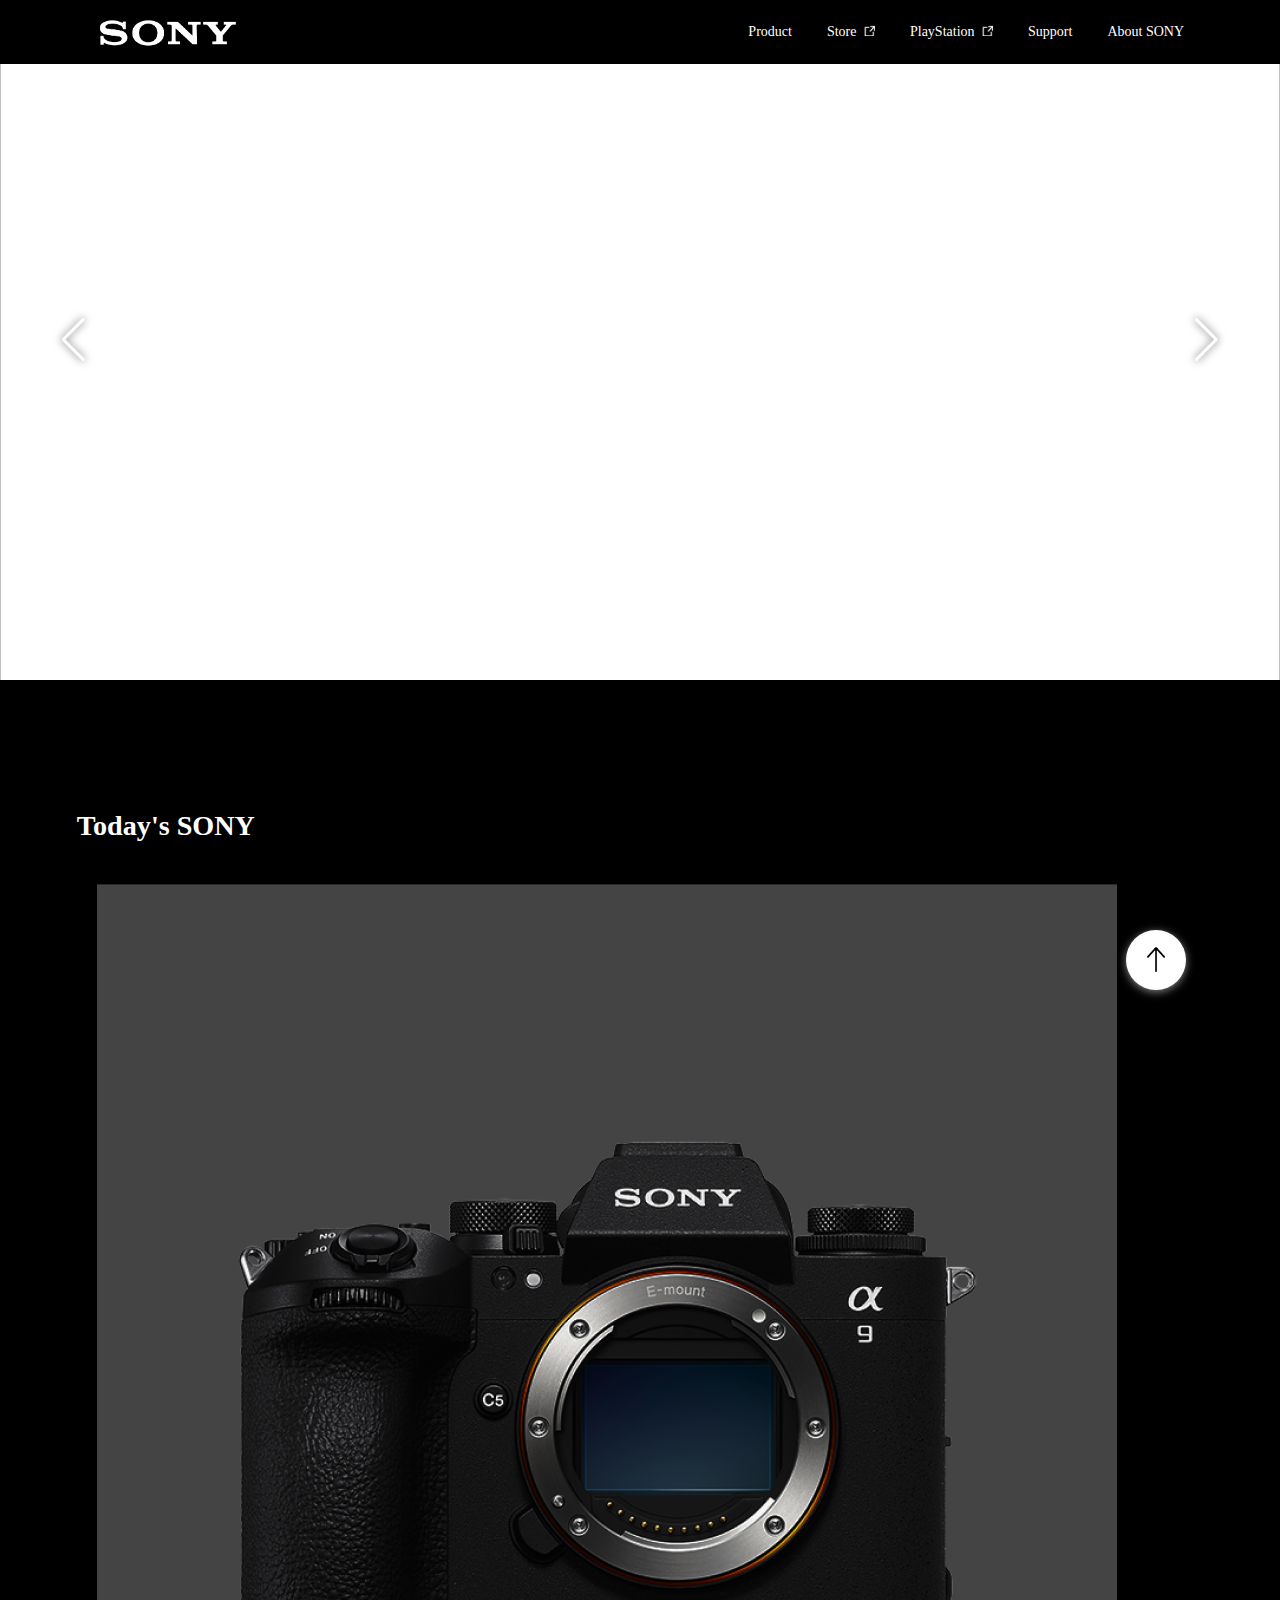
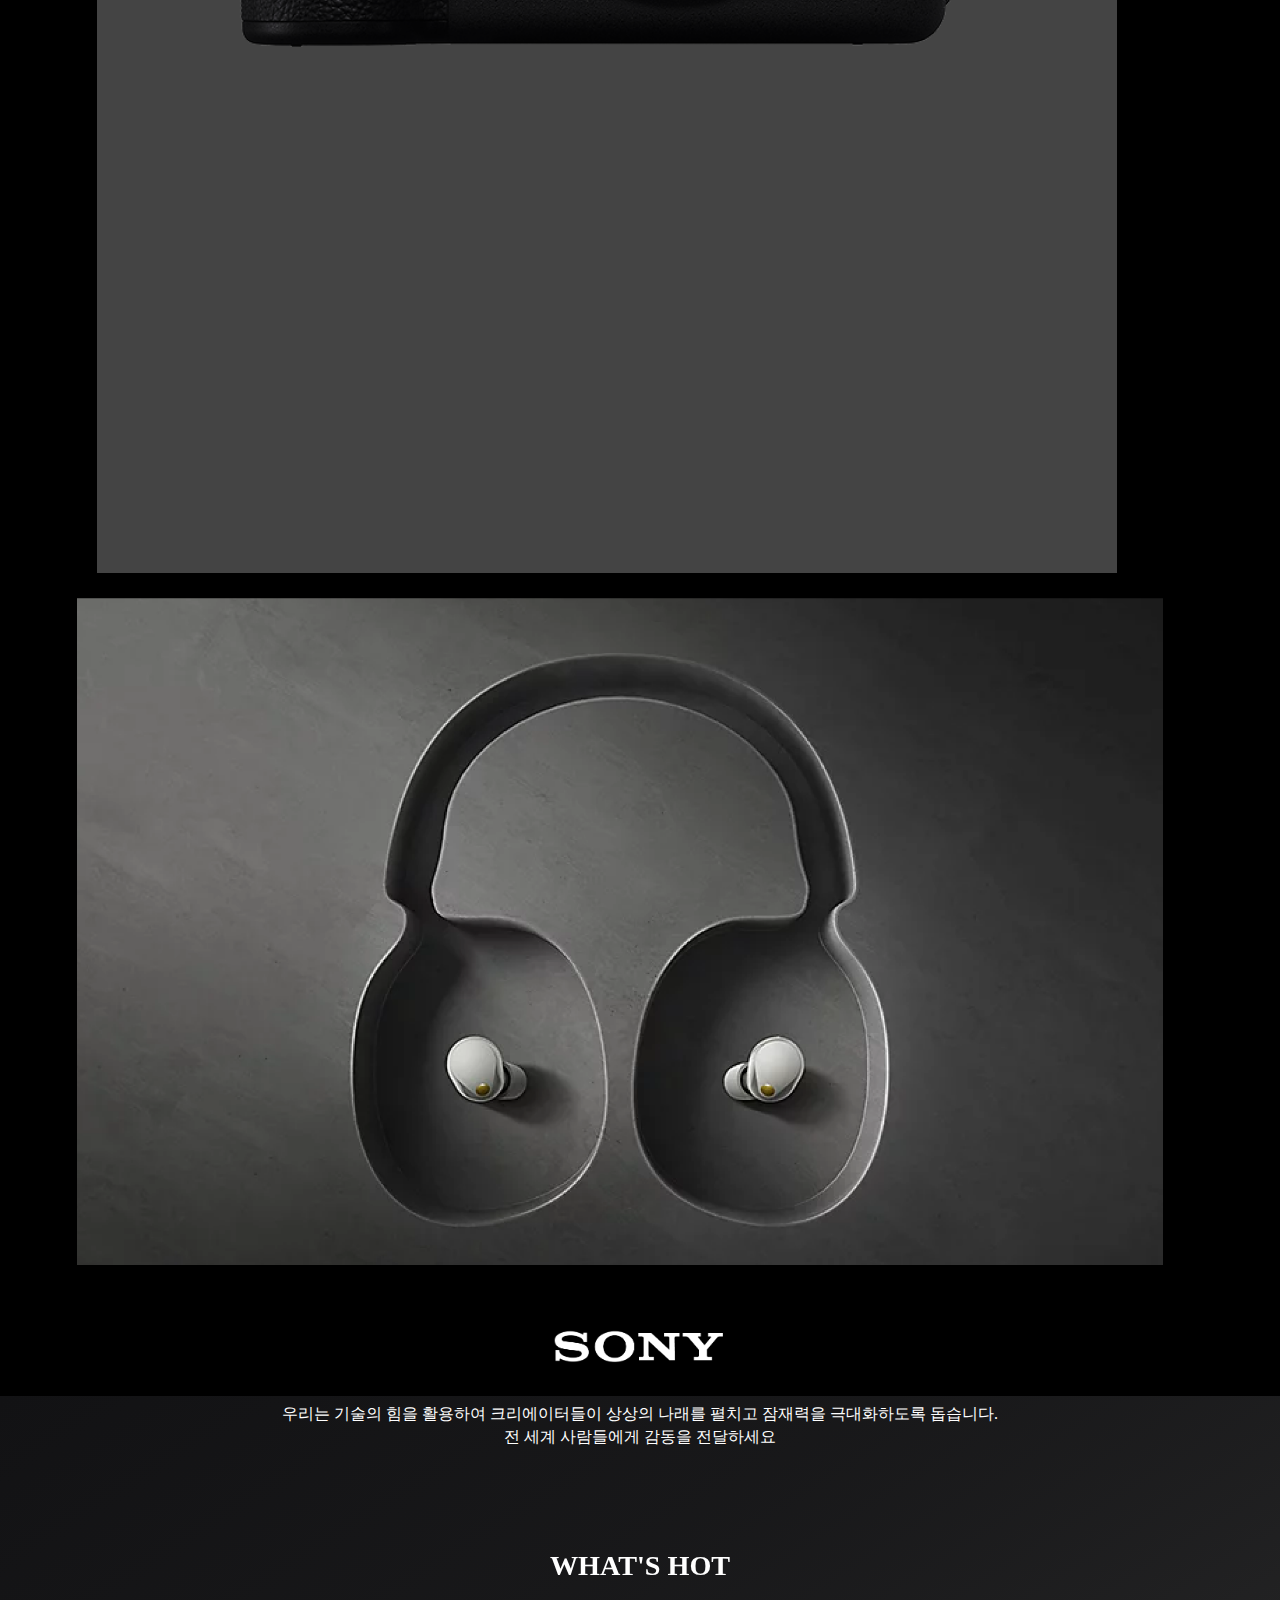
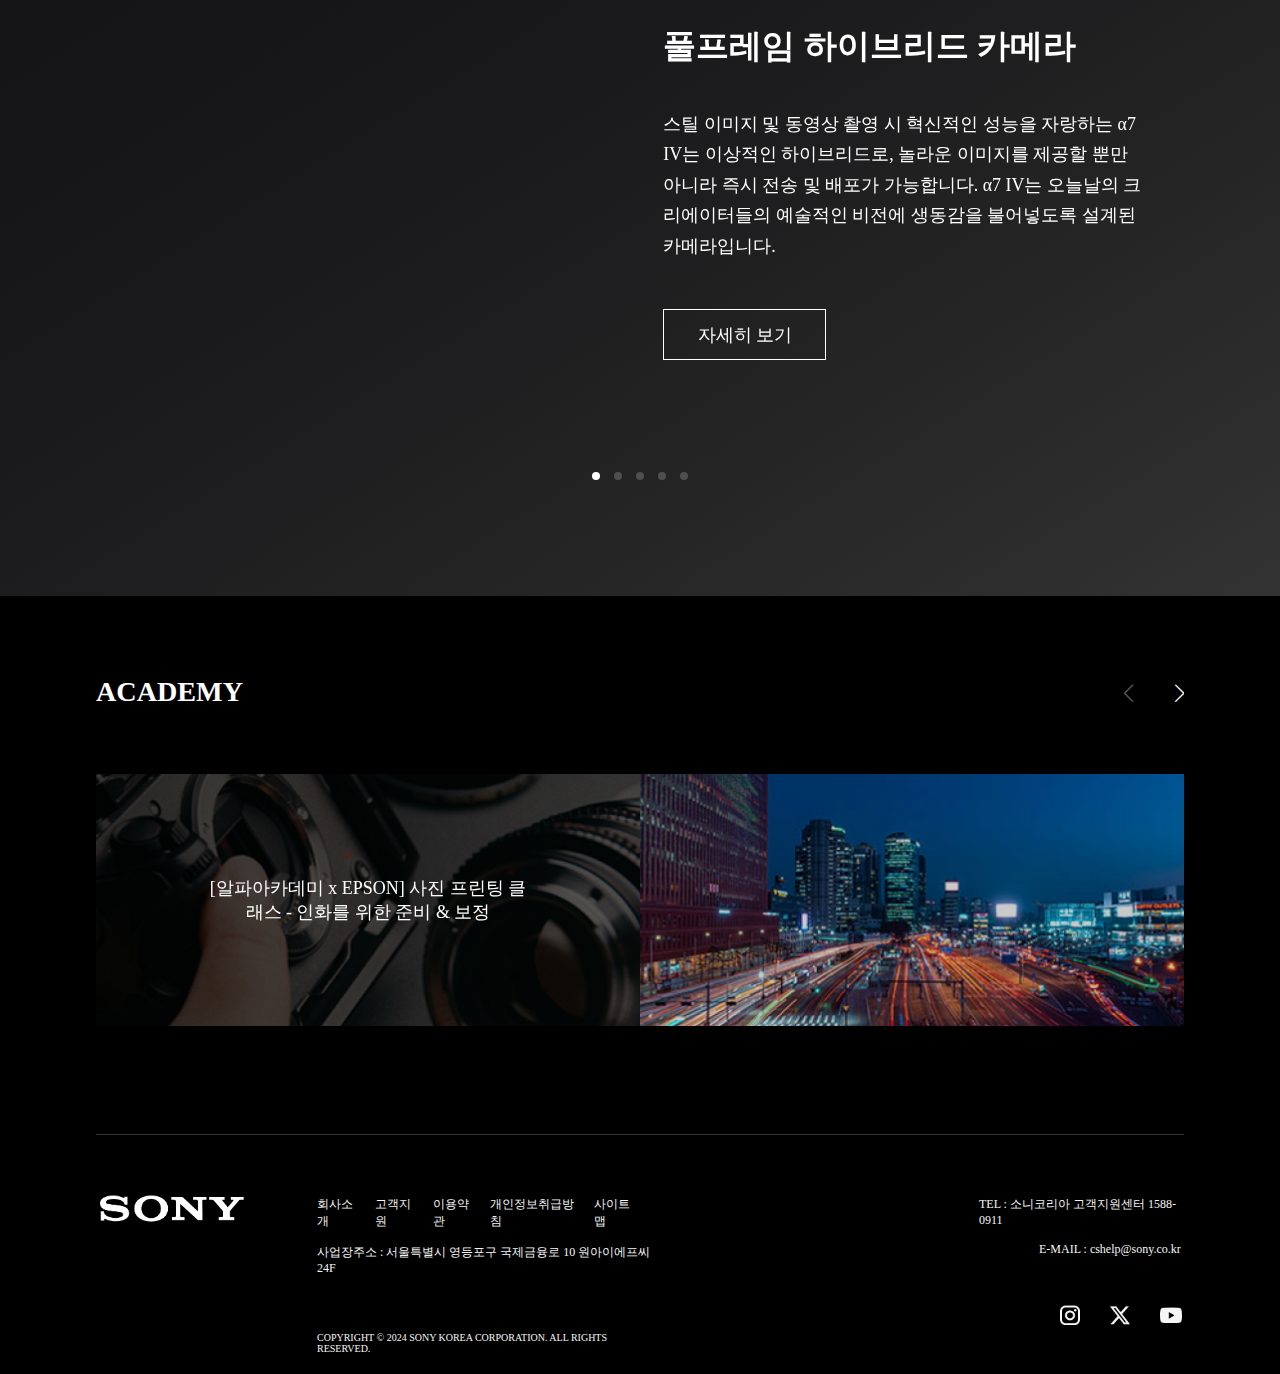
==== commit 6ef694c6: "Add files via upload" ====
--- a/index.html
+++ b/index.html
@@ -175,109 +175,119 @@
 
         <section class="hot">
             <div class="hot_con">
-                <div class="hot_img_slider">
-                    <div class="hot_imgs">
-                        <div>WHAT'S HOT</div>
-                        <a href="#" class="hot_img">
-                            <img src="img/메인/hot_1.png" alt="">
-                            <div class="hot_text">
-                                <span>알파 7 IV 풀프레임 하이브리드 카메라</span>
-                                <span>ILCE-7M4/ILCE-7M4K</span>
-                            </div>
-                        </a>
-                        <a href="#" class="hot_img">
-                            <img src="img/메인/hot_2.png" alt="">
-                            <div class="hot_text hot_not">
-                                <span>알파 7 IV 풀프레임 하이브리드 카메라</span>
-                                <span>ILCE-7M4/ILCE-7M4K</span>
-                            </div>
-                        </a>
-                        <a href="#" class="hot_img">
-                            <img src="img/메인/hot_3.png" alt="">
-                            <div class="hot_text">
-                                <span>알파 7 IV 풀프레임 하이브리드 카메라</span>
-                                <span>ILCE-7M4/ILCE-7M4K</span>
-                            </div>
-                        </a>
-                        <a href="#" class="hot_img">
-                            <img src="img/메인/hot_4.png" alt="">
-                            <div class="hot_text hot_not">
-                                <span>알파 7 IV 풀프레임 하이브리드 카메라</span>
-                                <span>ILCE-7M4/ILCE-7M4K</span>
-                            </div>
-                        </a>
-                        <a href="#" class="hot_img">
-                            <img src="img/메인/hot_5.png" alt="">
-                            <div class="hot_text">
-                                <span>알파 7 IV 풀프레임 하이브리드 카메라</span>
-                                <span>ILCE-7M4/ILCE-7M4K</span>
-                            </div>
-                        </a>
-                        <a href="#" class="hot_img">
-                            <img src="img/메인/hot_6.png" alt="">
-                            <div class="hot_text hot_not">
-                                <span>알파 7 IV 풀프레임 하이브리드 카메라</span>
-                                <span>ILCE-7M4/ILCE-7M4K</span>
-                            </div>
-                        </a>
-                        <a href="#" class="hot_img">
-                            <img src="img/메인/hot_7.png" alt="">
-                            <div class="hot_text">
-                                <span>알파 7 IV 풀프레임 하이브리드 카메라</span>
-                                <span>ILCE-7M4/ILCE-7M4K</span>
-                            </div>
-                        </a>
-                        <a href="#" class="hot_img">
-                            <img src="img/메인/hot_8.png" alt="">
-                            <div class="hot_text hot_not">
-                                <span>알파 7 IV 풀프레임 하이브리드 카메라</span>
-                                <span>ILCE-7M4/ILCE-7M4K</span>
-                            </div>
-                        </a>
-                        <a href="#" class="hot_img">
-                            <img src="img/메인/hot_9.png" alt="">
-                            <div class="hot_text">
-                                <span>알파 7 IV 풀프레임 하이브리드 카메라</span>
-                                <span>ILCE-7M4/ILCE-7M4K</span>
-                            </div>
-                        </a>
-                        <a href="#" class="hot_img">
-                            <img src="img/메인/hot_10.png" alt="">
-                            <div class="hot_text hot_not">
-                                <span>알파 7 IV 풀프레임 하이브리드 카메라</span>
-                                <span>ILCE-7M4/ILCE-7M4K</span>
-                            </div>
-                        </a>
-                    </div>
+                <div class="hot_title">WHAT'S HOT</div>                    
+                <div class="swiper hot_swiper">
+                    <div class="swiper-pagination hot_pagination"></div>
+                    <div class="swiper-wrapper hot_wrapper">
+                        <div class="swiper-slide hot_slide">
+                            <div class="img_box">
+                                <img src="https://sony.scene7.com/is/image/sonyglobalsolutions/ILCE-7M4?$whatshotimage$&fmt=png-alpha" alt="">
+                            </div>
+                            <div class="txt_box">
+                                <div>
+                                    <span class="title">풀프레임 하이브리드 카메라</span>
+                                    <span>스틸 이미지 및 동영상 촬영 시 혁신적인 성능을 자랑하는 α7 IV는 이상적인 하이브리드로, 놀라운 이미지를 제공할 뿐만 아니라 즉시 전송 및 배포가 가능합니다. 
+                                        α7 IV는 오늘날의 크리에이터들의 예술적인 비전에 생동감을 불어넣도록 설계된 카메라입니다.</span>
+                                </div>
+                                <button>자세히 보기</button>
+                            </div>
+                        </div>
+                        <div class="swiper-slide hot_slide">
+                            <div class="img_box">
+                                <img src="https://sony.scene7.com/is/image/sonyglobalsolutions/SEL2470GM2-1?$whatshotimage$&fmt=png-alpha" alt="">
+                            </div>
+                            <div class="txt_box">
+                                <div >
+                                    <span class="title">차세대 G Master 표준 줌</span>
+                                    <span>FE 24-70mm F2.8 GM은 업데이트된 ‘삼위일체’ 표준 줌에 진화한 광학 기술과 
+                                        AF 성능을 편리하고 컴팩트하며 가벼운 줌 디자인에 결합해 스틸과 영상 촬영 시 이동성이 매우 뛰어납니다. 
+                                        고성능 컴팩트 α System 본체에 이상적이며 다양한 촬영 상황을 커버할 수 있습니다.</span>
+                                </div>
+                                <button>자세히 보기</button>
+                            </div>
+                        </div>
+                        <div class="swiper-slide hot_slide">
+                            <div class="img_box">
+                                <img src="https://sony.scene7.com/is/image/sonyglobalsolutions/LINKBUDS%20S%20-%20BLACK?$whatshotimage$&fmt=png-alpha" alt="">
+                            </div>
+                            <div class="txt_box">
+                                <div >
+                                    <span class="title">풀프레임 하이브리드 카메라</span>
+                                    <span>스틸 이미지 및 동영상 촬영 시 혁신적인 성능을 자랑하는 α7 IV는 이상적인 하이브리드로, 놀라운 이미지를 제공할 뿐만 아니라 즉시 전송 및 배포가 가능합니다. 
+                                        α7 IV는 오늘날의 크리에이터들의 예술적인 비전에 생동감을 불어넣도록 설계된 카메라입니다.</span>
+                                </div>
+                                <button>자세히 보기</button>
+                            </div>
+                        </div>
+                        <div class="swiper-slide hot_slide">
+                            <div class="img_box">
+                                <img src="https://sony.scene7.com/is/image/sonyglobalsolutions/WH-1000XM5-1?$whatshotimage$&fmt=png-alpha" alt="">
+                            </div>
+                            <div class="txt_box">
+                                <div >
+                                    <span class="title">풀프레임 하이브리드 카메라</span>
+                                    <span>스틸 이미지 및 동영상 촬영 시 혁신적인 성능을 자랑하는 α7 IV는 이상적인 하이브리드로, 놀라운 이미지를 제공할 뿐만 아니라 즉시 전송 및 배포가 가능합니다. 
+                                        α7 IV는 오늘날의 크리에이터들의 예술적인 비전에 생동감을 불어넣도록 설계된 카메라입니다.</span>
+                                </div>
+                                <button>자세히 보기</button>
+                            </div>
+                        </div>
+                        <div class="swiper-slide hot_slide">
+                            <div class="img_box">
+                                <img src="https://sony.scene7.com/is/image/sonyglobalsolutions/Primary_image-15?$mediaCarouselSmall$&fmt=png-alpha" alt="">
+                            </div>
+                            <div class="txt_box">
+                                <div >
+                                    <span class="title">풀프레임 하이브리드 카메라</span>
+                                    <span>스틸 이미지 및 동영상 촬영 시 혁신적인 성능을 자랑하는 α7 IV는 이상적인 하이브리드로, 놀라운 이미지를 제공할 뿐만 아니라 즉시 전송 및 배포가 가능합니다. 
+                                        α7 IV는 오늘날의 크리에이터들의 예술적인 비전에 생동감을 불어넣도록 설계된 카메라입니다.</span>
+                                </div>
+                                <button>자세히 보기</button>
+                            </div>
+                        </div>
+                    </div>
+
                 </div>
             </div>
         </section>
 
         <section class="academy">
-            <div class="academy_con">
+            <div class="swiper academy_con news_con">
                 <div class="academy_top">
                     <div class="ac_title">ACADEMY</div>
                     <div class="grow"></div>
-                    <div class="ac_more">
-                        <a href="#">MORE &nbsp <img src="img/오른쪽 화살표_gray.png" alt=""></a>
-                    </div>
-                </div>
-
-                <div class="ac_body">
-                    <a href="#" class="ac_img ac_1">
-                        <span>[알파아카데미 x EPSON] 사진 프린팅 클래스 - 인화를 위한 준비 & 보정</span>
-                        <img src="img/메인/academy_1.png" alt="">
-                    </a>
-
-                    <a href="#" class="ac_img ac_2">
-                        <span>[알파아카데미 x EPSON] 사진 프린팅 클래스 - 인화를 위한 준비 & 보정</span>
-                        <img src="img/메인/academy_1.png" alt="">
-                    </a>
+                    <div class="swiper_button_box nw_more ac_more">
+                        <!-- <a href="#">MORE &nbsp; <img src="img/오른쪽 화살표_gray.png" alt=""></a> -->
+                        <button class="swiper-button-prev ac_prev"></button>
+                        <button class="swiper-button-next ac_next"></button>
+                    </div>
+                </div>
+                <div class="swiper-wrapper">
+                    <div class="ac_body swiper-slide">
+                        <a href="#" class="ac_img ac_1">
+                            <span>[알파아카데미 x EPSON] 사진 프린팅 클래스 - 인화를 위한 준비 & 보정</span>
+                            <img src="img/메인/academy_1.png" alt="">
+                        </a>
+    
+                        <a href="#" class="ac_img ac_2" onclick="return false">
+                            <img src="img/메인/academy_2.png" alt="">
+                        </a>
+                    </div>
+                    <div class="ac_body swiper-slide">
+                        <a href="#" class="ac_img ac_1">
+                            <span>[알파아카데미 x EPSON] 사진 프린팅 클래스 - 인화를 위한 준비 & 보정</span>
+                            <img src="img/메인/academy_1.png" alt="">
+                        </a>
+    
+                        <a href="#" class="ac_img ac_2" onclick="return false">
+                            <img src="img/메인/academy_3.png" alt="">
+                        </a>
+                    </div>
                 </div>
             </div>
         </section>
 
-        <section class="news">
+        <!-- <section class="news">
             <div class="swiper news_con">
                 <div class="news_top">
                     <div class="nw_title">NEWS & NOTICE</div>
@@ -358,7 +368,8 @@
                     </div>
                 </div>
             </div>
-        </section>
+        </section> -->
+
 
         <footer>
             <div class="footer_con">
@@ -571,7 +582,7 @@
                     <div>[알파아카데미 x EPSON] 사진 프린팅 클래스 <br>
                         <span>인화를 위한 준비 & 보정</span>
                     </div>
-                    <img src="img/모바일아카데미이미지1.png" alt="">
+                    <img src="img/메인/academy_2.png" alt="">
                 </a>
             </div>
             <div class="m_academy_img_box">
@@ -579,7 +590,7 @@
                     <div>[알파아카데미 x EPSON] 사진 프린팅 클래스 <br>
                         <span>인화를 위한 준비 & 보정</span>
                     </div>
-                    <img src="img/모바일아카데미이미지1.png" alt="">
+                    <img src="img/메인/academy_3.png" alt="">
                 </a>
             </div>
         </div>
--- a/css/style-1.css
+++ b/css/style-1.css
@@ -161,7 +161,7 @@
     width: 163px;
     height: 51px;
     background-color: rgba(0, 0, 0, 0);
-    border: 3px solid #fff;
+    border: 1px solid #fff;
     color: #fff;
     font-size: 22px;
     font-weight: 200;
@@ -202,7 +202,7 @@
 /* today_sony 시작 */
 .today_sony {
     background-color: #000;
-    margin-bottom: 160px;
+    /* margin-bottom: 160px; */
 }
 
 .today_sony_con {
@@ -213,7 +213,8 @@
 .ts_title {
     color: #fff;
     font-weight: bold;
-    font-size: 28px;
+    /* font-size: 28px; */
+    font-size: 32px;
     display: inline-block;
     margin-top: 130px;
     margin-bottom: 40px;
@@ -323,91 +324,95 @@
 
 
 /* hot 시작 */
+.hot {
+    background: linear-gradient(to bottom right, #121214, 65%, #333);
+}
 .hot_con {
+    /* width: 1438px; */
+    height: 950px;
+    margin: 0 auto;
+    position: relative;
+}
+.hot_title {
+    color: #fff;
+    font-size: 32px;
+    font-weight: bold;
+    position: absolute;
+    top: 154px;
+    left: 50%;
+    transform: translateX(-50%);
+    z-index: 100;
+}
+.swiper.hot_swiper {
+    height: 674px;
     width: 1438px;
-    margin: 0 auto;
-}
-
-.hot_img_slider {
+    padding-top: 138px;
+    margin-left: auto;
+    margin-right: auto;
+}
+.hot_pagination > .swiper-pagination-bullet {
+    background-color: #fff;
+    margin-right: 7px !important;
+    margin-left: 7px !important;
+}
+.hot_wrapper > .swiper-slide  {
+    display: flex;
+    align-items: center;
+    justify-content: space-between;
+}
+.hot_slide > .img_box {
+    width: 674px;
+    height: 674px;
+    display: flex;
+    align-items: center;
+}
+.hot_slide > .img_box > img {
     width: 100%;
-    overflow-x: auto;
+    object-fit: contain;
+}
+.hot_slide > .txt_box {
+    width: 615px;
+    color: #fff;
+    display: flex;
+    flex-direction: column;
+    gap: 48px;
+}
+.hot_slide > .txt_box span {
+    display: block;
+}
+.hot_slide > .txt_box span.title {
+    font-size: 40px;
+    font-weight: bold;
+    padding-bottom: 40px;
     white-space: nowrap;
 }
-
-.hot_img_slider::-webkit-scrollbar {
-    height: 8px;
-    /* 스크롤바의 높이 (가로 스크롤바) */
-}
-
-.hot_img_slider::-webkit-scrollbar-track {
-    background: #F2F5F9;
-    /* 스크롤바의 트랙 배경색 */
-}
-
-.hot_img_slider::-webkit-scrollbar-thumb {
-    background: #D0D3D8;
-    /* 스크롤바의 핸들 배경색 */
-}
-
-.hot_img_slider::-webkit-scrollbar-thumb:hover {
-    background: #b9bcc2;
-    /* 핸들에 마우스 오버 시 색상 변경 */
-}
-
-.hot_imgs {
-    display: flex;
-    gap: 26px;
-    margin-bottom: 46px;
-}
-
-.hot_imgs a:nth-child(2n) {
-    margin-top: 47px;
-}
-
-.hot_imgs>div {
-    height: 393px;
+.hot_slide > .txt_box span:last-child {
+    font-size: 22px;
+    line-height: 33px;
+}
+.hot_slide > .txt_box button {
+    width: 163px;
+    height: 51px;
+    background-color: rgba(0, 0, 0, 0);
+    border: 1px solid #fff;
+    color: #fff;
+    font-size: 22px;
+    font-weight: 200;
     text-align: center;
-    background: linear-gradient(to bottom, #EDF0F5, #CED1D6);
-    font-size: 28px;
-    font-weight: bold;
-    line-height: 393px;
-    display: block;
-    padding-left: 50.125px;
-    padding-right: 50.125px;
-}
-
-.hot_imgs img {
-    width: 272px;
-    height: 346px;
-}
-
-.hot_img {
-    position: relative;
-}
-
-.hot_text {
-    position: absolute;
-    bottom: 20px;
-    left: 14px;
-}
-
-.hot_text span {
-    display: block;
-    font-size: 14px;
-}
-
-.hot_text span:nth-child(1) {
-    padding-bottom: 5px;
-}
-
-.hot_not {
-    bottom: 67px;
-    left: 14px;
+    cursor: pointer;
 }
 
 /* hot 끝 */
 
 /* academy 시작 */
+.academy {
+    height: 538px;
+    background-color: #000;
+}
+.academy .swiper {
+    height: 100%;
+    border-bottom: 1px solid rgba(255, 255, 255, 0.2);
+}
 .academy_con {
     width: 1438px;
     margin: 0 auto;
@@ -415,38 +420,73 @@
 
 .academy_top {
     display: flex;
-    margin-top: 150px;
     margin-bottom: 30px;
 }
 
 .ac_title {
     font-weight: bold;
-    font-size: 28px;
+    /* font-size: 28px; */
+    font-size: 32px;
+    color: #fff;
     display: inline-block;
+    margin-top: 80px;
 }
 
 .ac_more {
-    color: #888;
+    /* color: #888;
     margin-top: 12px;
-    font-weight: 300;
-}
+    font-weight: 300; */
+    width: 60px;
+    height: 100px;
+    position: relative;
+    margin-top: 48px;
+}
+
+.ac_more button {
+    background-color: rgba(0, 0, 0, 0);
+    cursor: pointer;
+    border: none;
+    display: inline-block !important;
+    position: absolute;
+}
+
+.ac_prev {
+    top: 0;
+    left: 0 !important;
+    text-align: left;
+}
+
+.ac_next {
+    top: 0;
+    right: 0 !important;
+    text-align: right;
+}
+
+.ac_more>.ac_prev::after,
+.ac_more>.ac_next::after {
+    color: #fff;
+    font-size: 18px;
+}
+
 
 .ac_more img {
-    width: 9px;
+    width: 6px;
     height: 11px;
 }
 
-.ac_body {
+.swiper-slide.ac_body {
+    height: 252px;
     display: flex;
-    justify-content: space-between;
 }
 
 .ac_img img {
-    width: 690px;
-    height: 134px;
+    width: 100%;
+    height: 100%;
+    filter: brightness(0.8);
 }
 
 .ac_img {
+    width: 50%;
     position: relative;
 }
 
@@ -459,6 +499,7 @@
     font-size: 20px;
     text-align: center;
     white-space: nowrap;
+    z-index: 100;
 }
 
 /* .ac_2>span {
@@ -474,116 +515,7 @@
 /* academy 끝 */
 
 
-/* news 시작 */
-.news {
-    margin-bottom: 150px;
-}
-
-.news_con {
-    width: 1438px;
-    margin: 0 auto;
-}
-
-.news_top {
-    display: flex;
-    justify-content: space-between;
-    height: 150px;
-}
-
-.nw_title {
-    color: #000;
-    font-weight: bold;
-    font-size: 28px;
-    display: inline-block;
-    margin-top: 80px;
-}
-
-.nw_more {
-    width: 60px;
-    height: 100px;
-    position: relative;
-    margin-top: 48px;
-}
-
-.nw_more button {
-    background-color: rgba(0, 0, 0, 0);
-    cursor: pointer;
-    border: none;
-    display: inline-block !important;
-    position: absolute;
-}
-
-.nw_prev {
-    top: 0;
-    left: 0 !important;
-    text-align: left;
-}
-
-.nw_next {
-    top: 0;
-    right: 0 !important;
-    text-align: right;
-}
-
-.nw_more>.nw_prev::after,
-.nw_more>.nw_next::after {
-    color: #000;
-    font-size: 18px;
-}
-
-.news_slider_box {
-    width: 1438px;
-}
-
-.news_contents_box {
-    display: flex !important;
-    justify-content: space-between !important;
-    gap: 2px;
-}
-
-.news_slider_box .news_contents {
-    width: 205px !important;
-    height: 205px !important;
-    background-color: #F2F5F9;
-    padding: 28px 15px 15px 28px;
-    margin: 0 !important;
-}
-
-.news_slider_box .news_contents span {
-    display: block;
-    margin: 0 auto;
-}
-
-.news_slider_box .news_contents span:nth-child(1) {
-    font-size: 18px;
-    font-weight: 600;
-    margin-bottom: 14px;
-}
-
-.news_slider_box .news_contents span:nth-child(2) {
-    font-size: 15px;
-    margin-bottom: 14px;
-}
-
-.news_slider_box .news_contents span:nth-child(3) {
-    font-size: 15px;
-    margin-bottom: 50px;
-}
-
-.news_slider_box .news_contents>a {
-    display: block;
-    width: 100%;
-    height: 40px;
-}
-
-.news_slider_box .news_contents>a>img {
-    font-size: 15px;
-    width: 40px;
-    height: 13px;
-    padding-left: 152px;
-}
-
-/* news 끝 */
+
 
 
 /* footer 시작 */
@@ -767,7 +699,7 @@
     .banner_text {
         padding-left: 140px;
         /* top: 240px; */
-        top: 39%;
+        top: 40%;
     }
 
     .main_banner .swiper-button-prev::after {
@@ -786,12 +718,35 @@
         width: 100%;
     }
 
+    .hot {
+        height: 800px;
+    }
     .hot_con {
         width: 88%;
     }
-
-    .ac_body {
-        flex-direction: column;
+    .swiper.hot_swiper {
+        width: 90%;
+        height: 600px;
+        padding-top: 96px;
+    }
+    .ts_title, .hot_title, .ac_title {
+        font-size: clamp(24px, 2.2vw, 30px);
+    }
+    .hot_slide > .txt_box span.title {
+        font-size: clamp(28px, 2.6vw, 36px);
+    }
+
+    .hot_slide > .txt_box span:last-child {
+        font-size: 1.4vw;
+        font-size: clamp(15px, 1.4vw, 20px);
+        line-height: 170%;
+    }
+    .hot_slide > .img_box > img {
+        width: 90%;
+    }
+
+    .hot_slide > .txt_box button {
+        font-size: clamp(15px, 1.4vw, 20px);
     }
 
     .academy_con {
@@ -802,9 +757,8 @@
         width: 100%;
         object-fit: cover;
     }
-
-    .ac_2 {
-        margin-top: 15px;
+    .ac_img>span {
+        font-size: clamp(10px, 2.6vw, 18px);
     }
 
     .news_con {
@@ -879,7 +833,7 @@
         width: 160px;
         height: 48px;
         background-color: rgba(0, 0, 0, 0);
-        border: 3px solid #fff;
+        border: 1px solid #fff;
         color: #fff;
         font-size: 20px;
         font-weight: 200;
@@ -913,33 +867,11 @@
         position: relative;
     }
 
-    /* .news_slider_box .news_contents {
-        max-width: 190px;
-        padding: 26px 14px 10px 18px;
-    } */
-    /* .news_slider_box .news_contents span:nth-child(1) {
-        font-size: 15px;
-        font-weight: 600;
-        margin-bottom: 14px;
-    }
-    .news_slider_box .news_contents span:nth-child(2) {
-        font-size: 14px;
-        margin-bottom: 14px;
-    }
-    .news_slider_box .news_contents span:nth-child(3) {
-        font-size: 12px;
-        margin-bottom: 40px;
-    } */
-    .news_slider_box .news_contents>a>img {
-        width: 38px;
-        height: 11px;
-        padding-left: 128px;
-    }
-
-    .news_contents_box> :last-child {
-        display: none;
-    }
-
+    .ac_img>span {
+        width: 330px;
+        white-space: wrap;
+    }
+    
     .footer_con {
         width: 85%;
     }
@@ -972,7 +904,7 @@
         width: 156px;
         height: 44px;
         background-color: rgba(0, 0, 0, 0);
-        border: 3px solid #fff;
+        border: 1px solid #fff;
         color: #fff;
         font-size: 18px;
         font-weight: 200;
@@ -1058,7 +990,7 @@
         padding-left: 46px;
         position: absolute;
         left: 0;
-        top: 40%;
+        top: 44%;
         z-index: 1;
         /* text-shadow: 1px 1px 4px rgba(0, 0, 0, 0.5); */
     }
@@ -1420,6 +1352,7 @@
         color: #fff;
         font-weight: 500;
         white-space: nowrap;
+        z-index: 100;
     }
 
     .m_academy_img_box>a div>span {
@@ -1433,6 +1366,9 @@
         width: 100%;
         height: 100%;
         object-fit: cover;
+    }
+    .m_academy_img_box img {
+        filter: brightness(0.7);
     }
 
     /* m_main_academy_box 끝 */
@@ -1763,6 +1699,9 @@
 }
 
 @media (max-width: 430px) {
+    .banner_text {
+        padding-left: 40px;
+    }
     .support_top_btn {
         left: 84%;
     }
@@ -1774,6 +1713,21 @@
 }
 
 @media (max-width: 364px) {
+    .banner_text {
+        top: 44%;
+        padding-left: 24px;
+    }
+    .banner_text span:nth-child(1) {
+        font-size: 12px;
+    }
+
+    .banner_text span:nth-child(2) {
+        font-size: 16px;
+    }
+
+    .banner_text span:nth-child(3) {
+        font-size: 19px;
+    }
     .m_footer > .m_footer_con > div > .m_ft_contents li {
         font-size: 11px;
     }
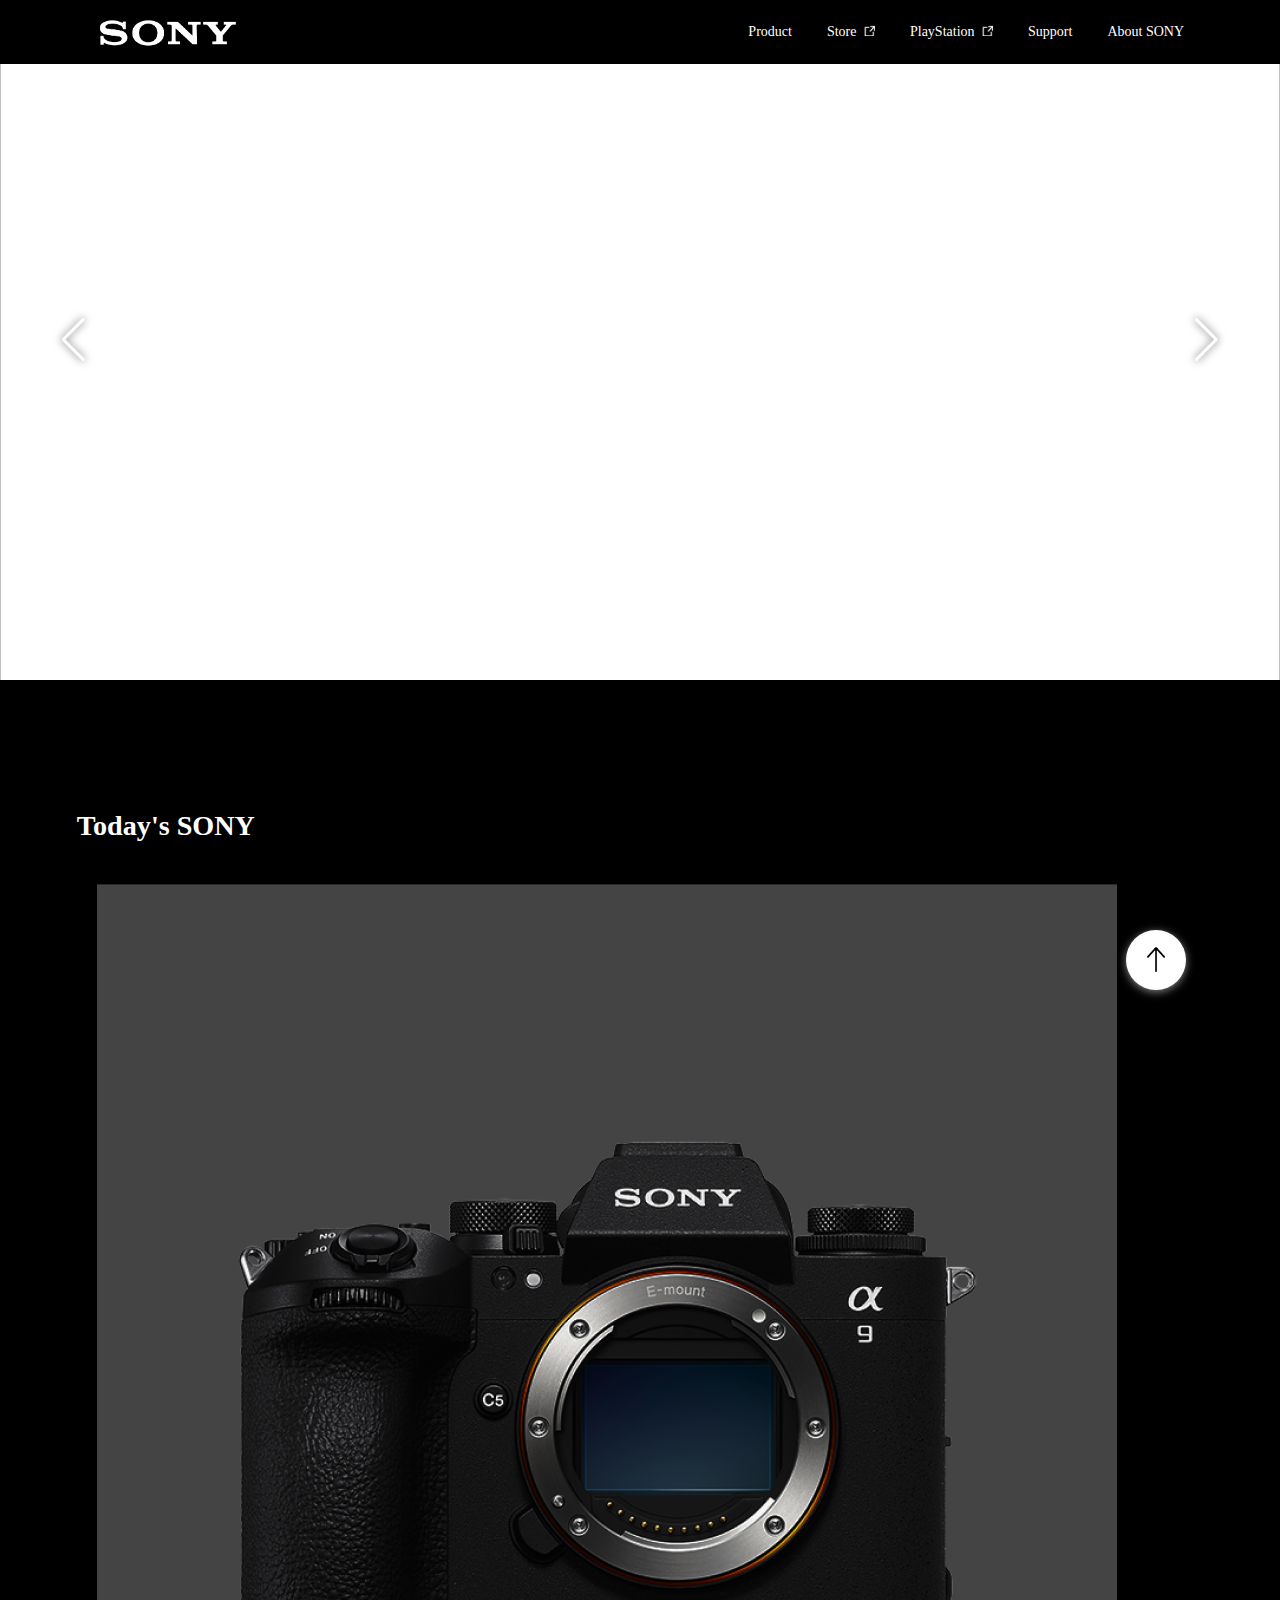
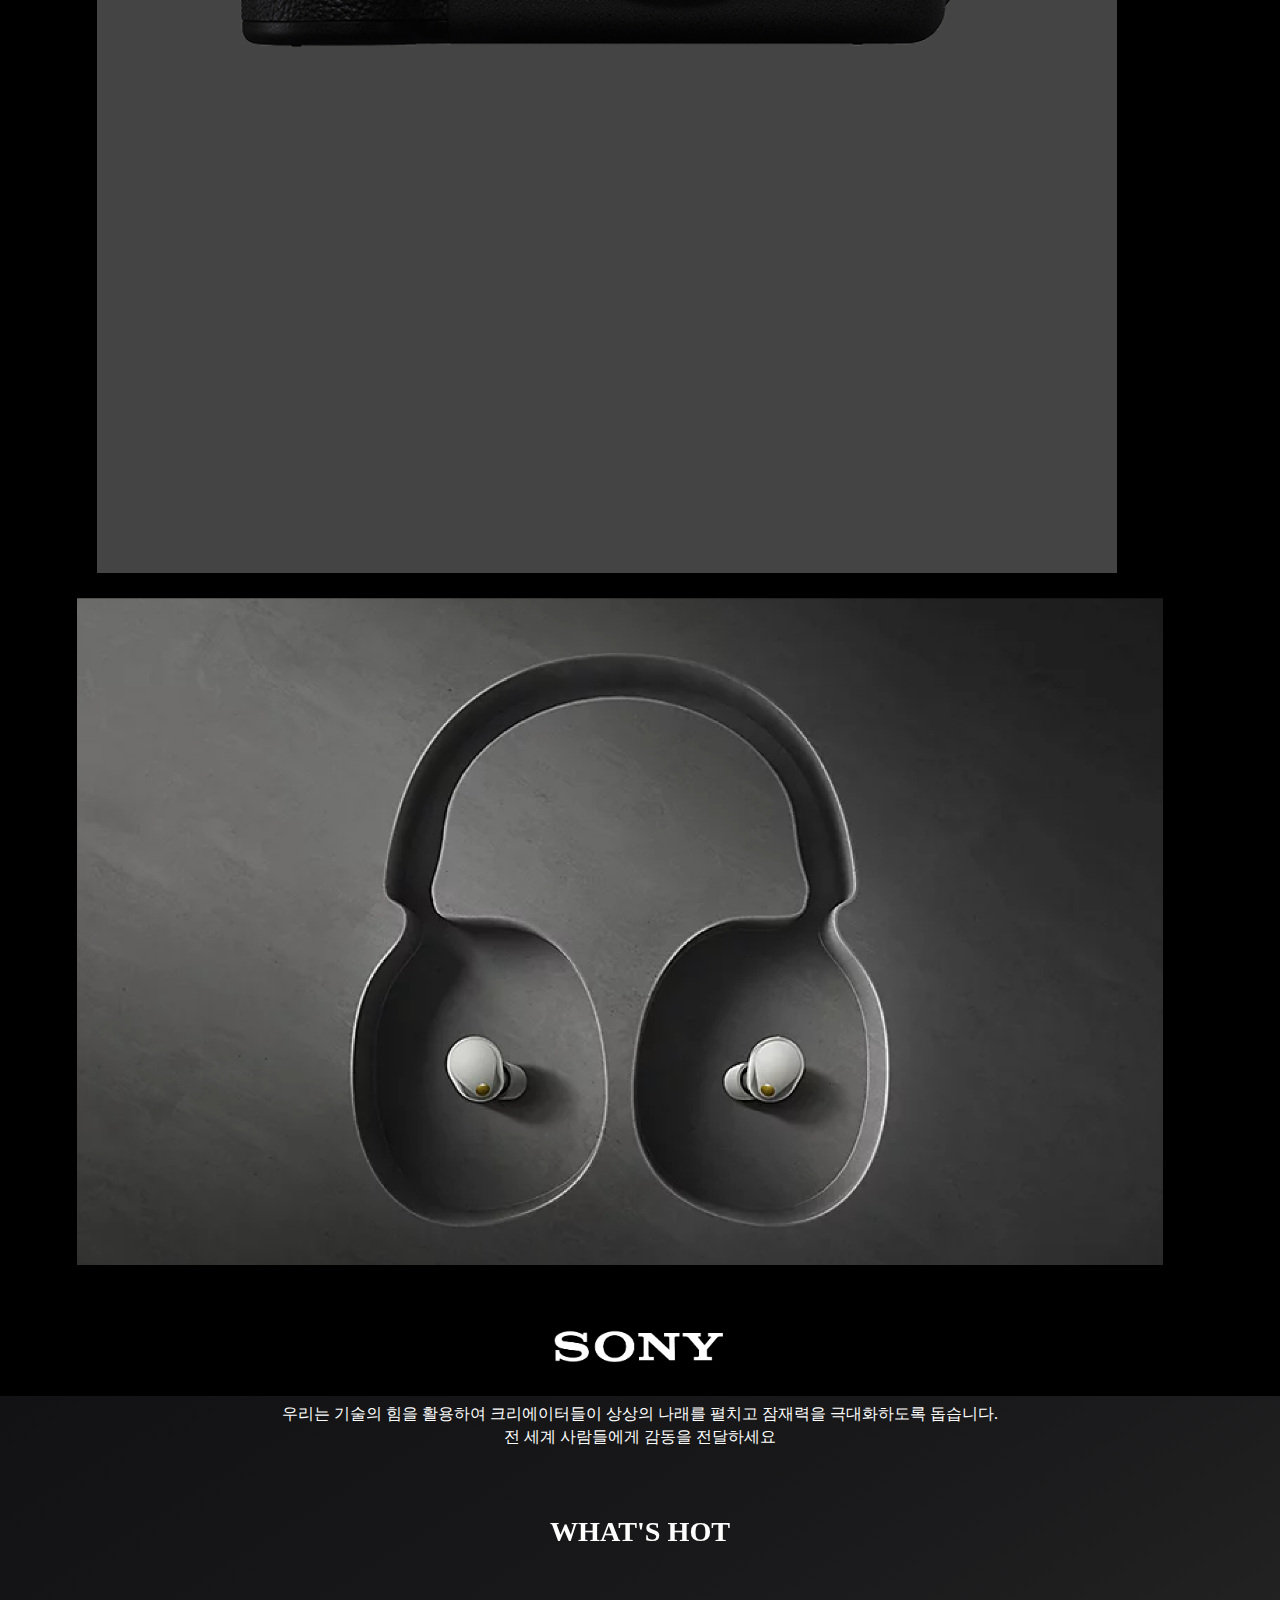
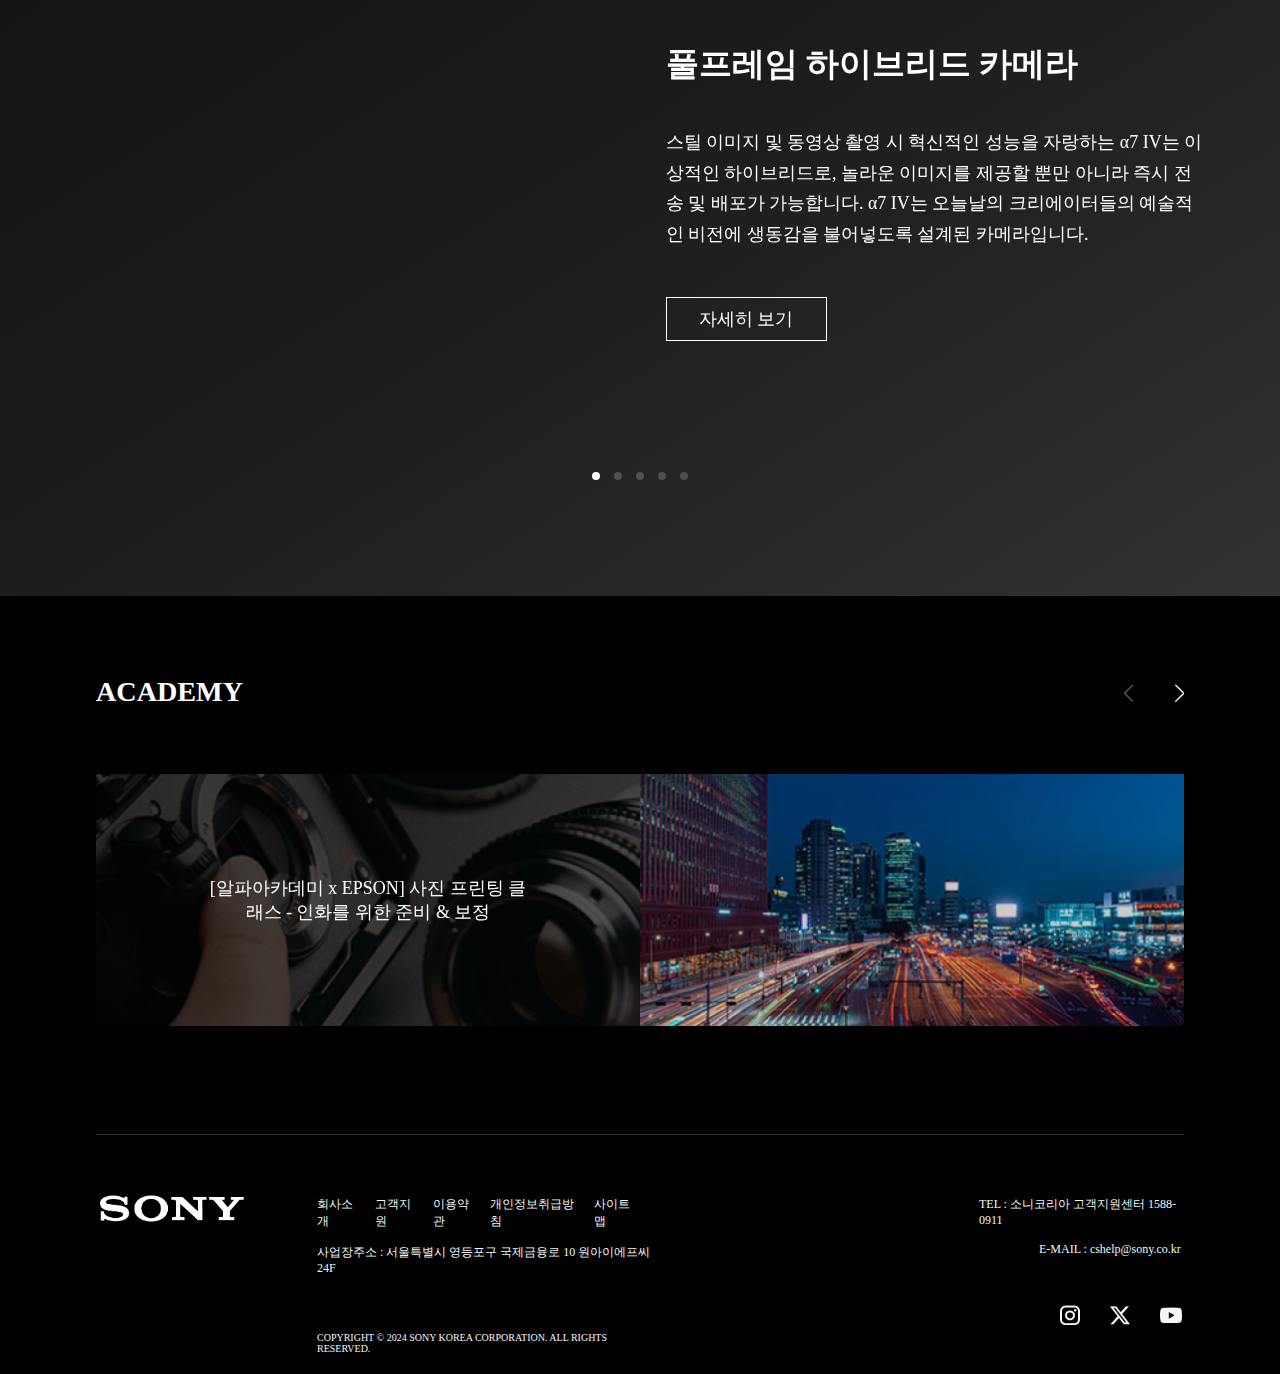
==== commit 9700bda1: "Add files via upload" ====
--- a/index.html
+++ b/index.html
@@ -212,7 +212,7 @@
                             </div>
                             <div class="txt_box">
                                 <div >
-                                    <span class="title">풀프레임 하이브리드 카메라</span>
+                                    <span class="title">벗지 않는 편안함</span>
                                     <span>스틸 이미지 및 동영상 촬영 시 혁신적인 성능을 자랑하는 α7 IV는 이상적인 하이브리드로, 놀라운 이미지를 제공할 뿐만 아니라 즉시 전송 및 배포가 가능합니다. 
                                         α7 IV는 오늘날의 크리에이터들의 예술적인 비전에 생동감을 불어넣도록 설계된 카메라입니다.</span>
                                 </div>
@@ -225,7 +225,7 @@
                             </div>
                             <div class="txt_box">
                                 <div >
-                                    <span class="title">풀프레임 하이브리드 카메라</span>
+                                    <span class="title">무선 노이즈 캔슬링 헤드폰</span>
                                     <span>스틸 이미지 및 동영상 촬영 시 혁신적인 성능을 자랑하는 α7 IV는 이상적인 하이브리드로, 놀라운 이미지를 제공할 뿐만 아니라 즉시 전송 및 배포가 가능합니다. 
                                         α7 IV는 오늘날의 크리에이터들의 예술적인 비전에 생동감을 불어넣도록 설계된 카메라입니다.</span>
                                 </div>
--- a/css/style-1.css
+++ b/css/style-1.css
@@ -338,7 +338,7 @@
     font-size: 32px;
     font-weight: bold;
     position: absolute;
-    top: 154px;
+    top: 148px;
     left: 50%;
     transform: translateX(-50%);
     z-index: 100;
@@ -396,7 +396,7 @@
     background-color: rgba(0, 0, 0, 0);
     border: 1px solid #fff;
     color: #fff;
-    font-size: 22px;
+    font-size: 20px;
     font-weight: 200;
     text-align: center;
     cursor: pointer;
@@ -724,8 +724,11 @@
     .hot_con {
         width: 88%;
     }
+    .hot_title {
+        top: 120px;
+    }
     .swiper.hot_swiper {
-        width: 90%;
+        width: 100%;
         height: 600px;
         padding-top: 96px;
     }
@@ -746,7 +749,9 @@
     }
 
     .hot_slide > .txt_box button {
-        font-size: clamp(15px, 1.4vw, 20px);
+        width: 30%;
+        height: 48px;
+        font-size: clamp(15px, 1.4vw, 18px);
     }
 
     .academy_con {
@@ -854,6 +859,9 @@
     .overlay span:nth-child(2) {
         font-size: 22px;
     }
+    .hot_slide > .txt_box button {
+        height: 44px;
+    }
 
     .m_news_txt_box:not(:first-child) {
         margin-left: 20px;
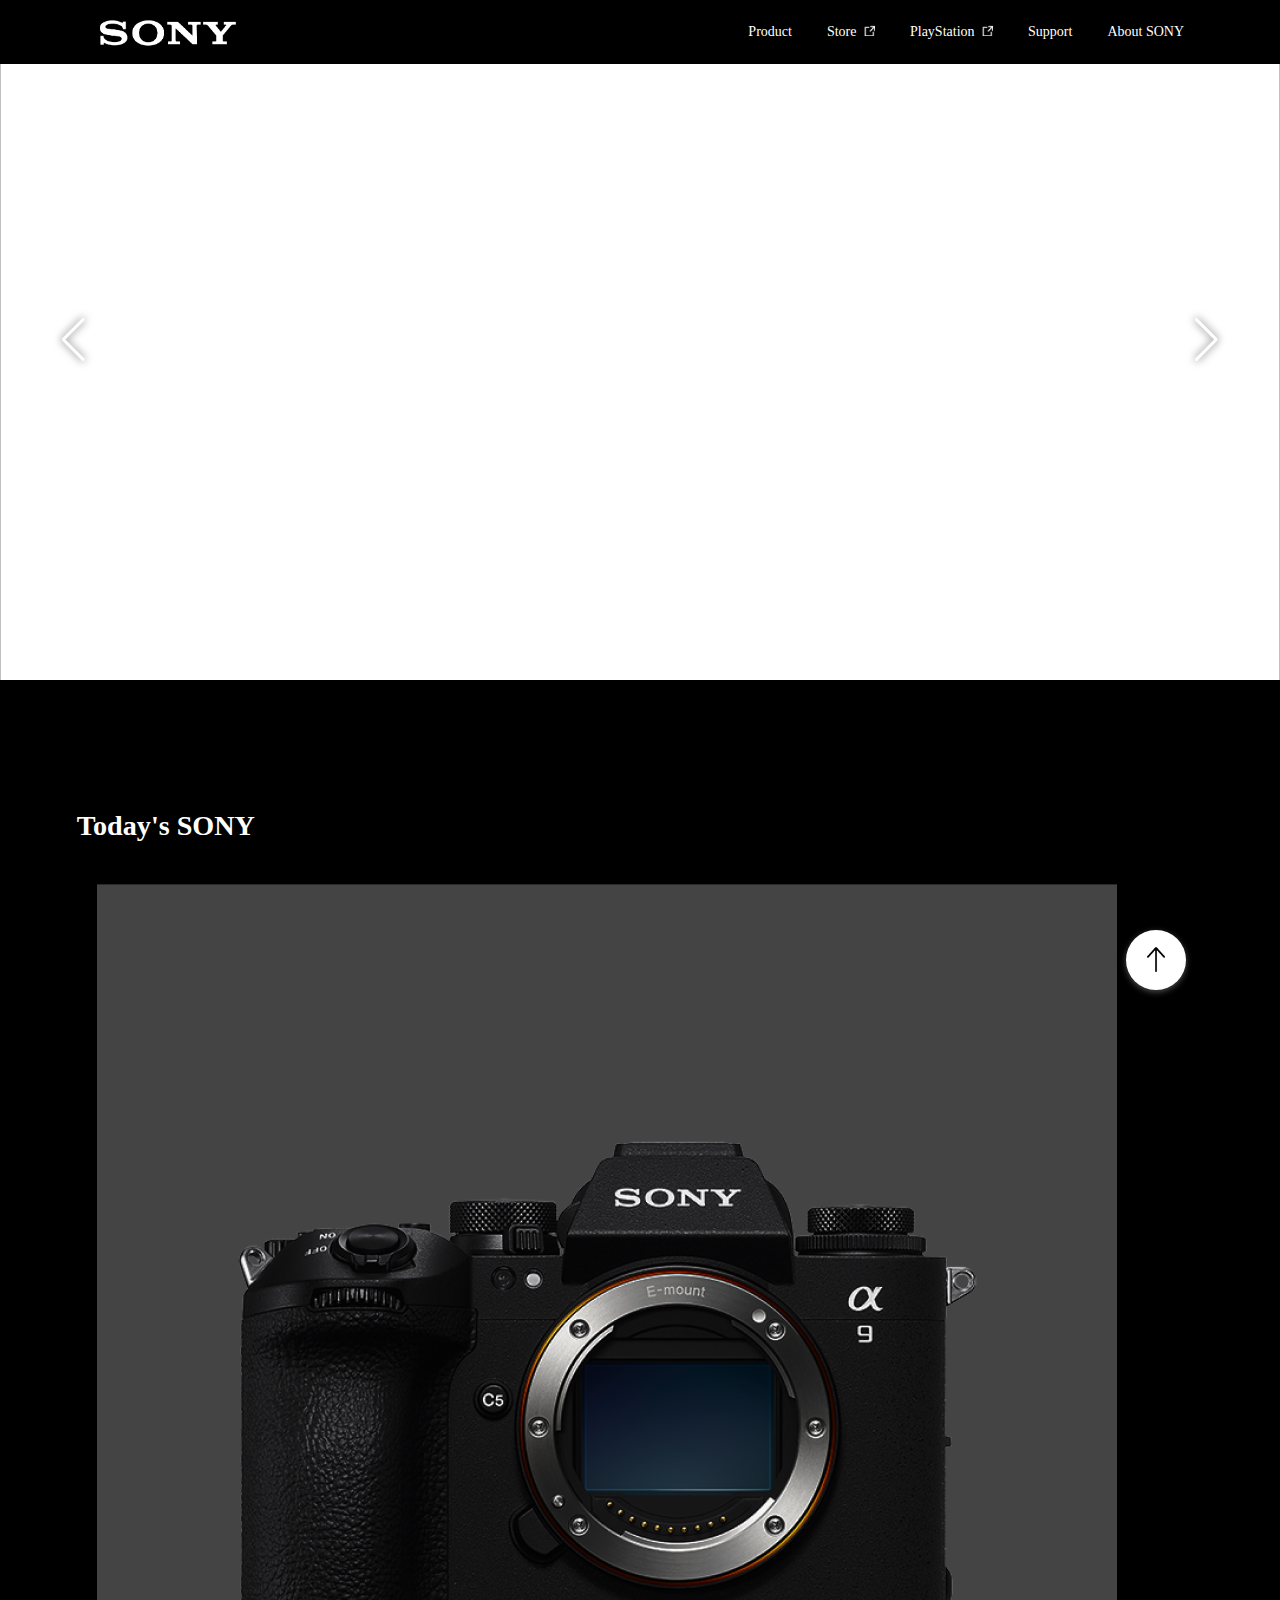
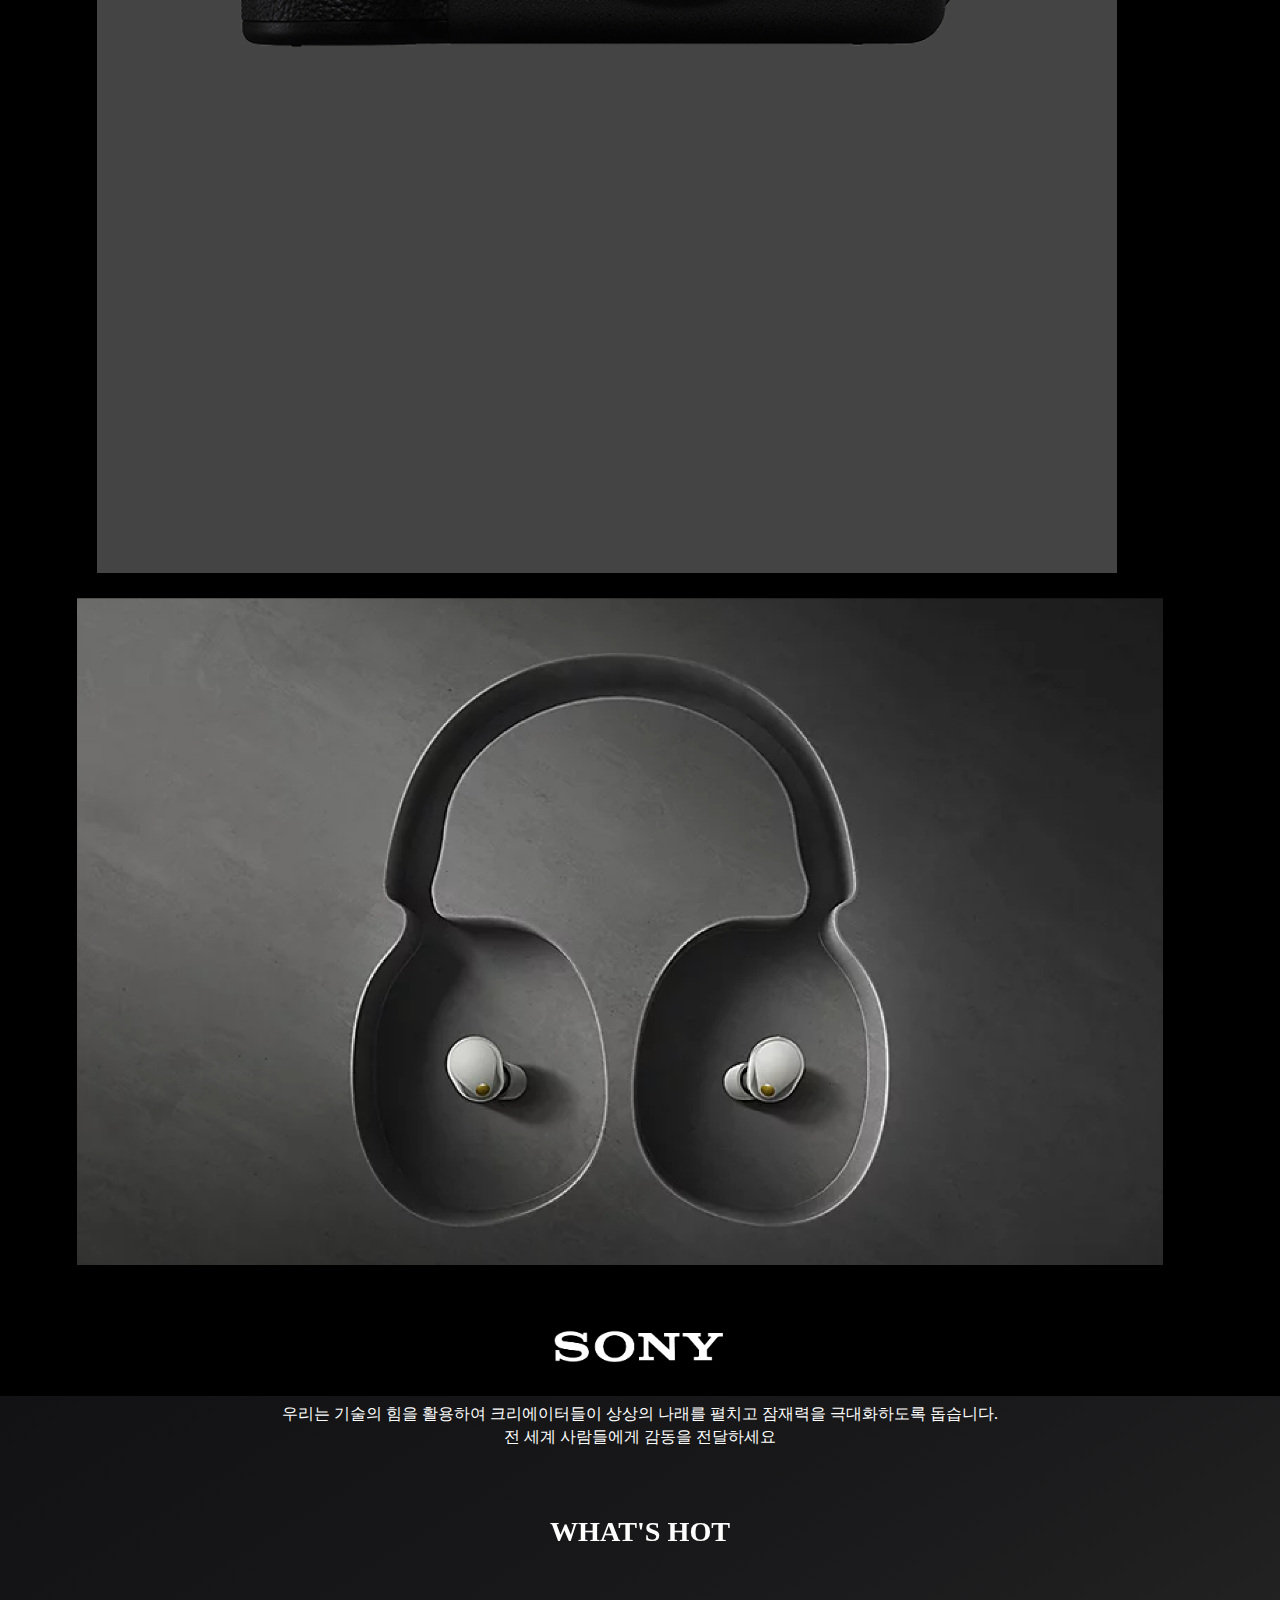
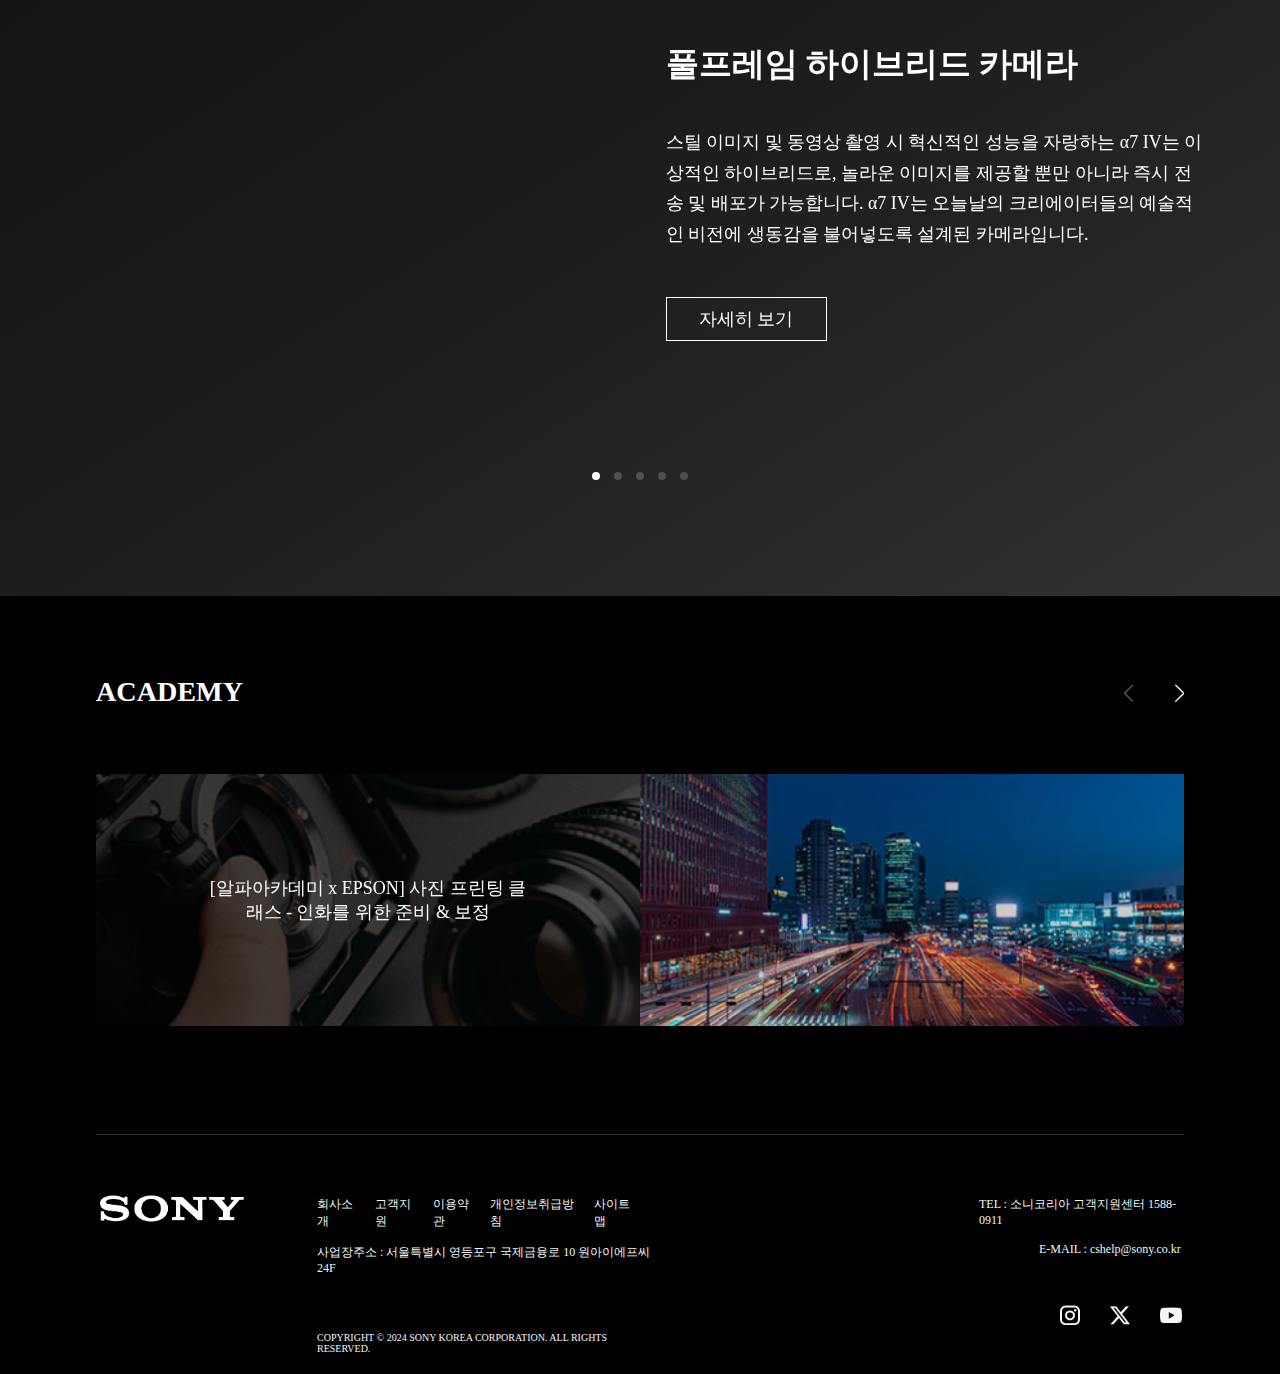
==== commit d1f7cec5: "Add files via upload" ====
--- a/index.html
+++ b/index.html
@@ -275,7 +275,7 @@
                     </div>
                     <div class="ac_body swiper-slide">
                         <a href="#" class="ac_img ac_1">
-                            <span>[알파아카데미 x EPSON] 사진 프린팅 클래스 - 인화를 위한 준비 & 보정</span>
+                            <span>[사진촬영초급] 인물 야외 출사 - 핼러윈</span>
                             <img src="img/메인/academy_1.png" alt="">
                         </a>
     
@@ -287,90 +287,7 @@
             </div>
         </section>
 
-        <!-- <section class="news">
-            <div class="swiper news_con">
-                <div class="news_top">
-                    <div class="nw_title">NEWS & NOTICE</div>
-
-                    <div class="grow"></div>
-
-                    <div class="swiper_button_box nw_more">
-                        <button class="swiper-button-prev nw_prev"></button>
-                        <button class="swiper-button-next nw_next"></button>
-                    </div>
-                </div>
-
-                <div class="swiper-wrapper news_slider_box">
-                    <div class="swiper-slide news_contents_box">
-                        <div class="news_contents">
-                            <span>소니, IBC 2024에서 크리<br>에이티브 커넥티드 환경 ...</span>
-                            <span>소니 프로페셔널 솔루션 사업부<br>는 9월 13일부터 16일까지 네...</span>
-                            <span>24-09-12</span>
-                            <a href="#"><img src="img/반쪽 화살표.png" alt=""></a>
-                        </div>
-                        <div class="news_contents">
-                            <span>소니코리아, 소니 역사상 가<br>장 작은 커널형 무선 이어 ...</span>
-                            <span>소니코리아가 소니의 커널형 이어<br>폰 역사상 가장 작은 사이즈로...</span>
-                            <span>24-09-05</span>
-                            <a href="#"><img src="img/반쪽 화살표.png" alt=""></a>
-                        </div>
-                        <div class="news_contents">
-                            <span>소니코리아, 인물 촬영에 특<br>화된 경량 단렌즈 ‘FE 85...</span>
-                            <span>소니코리아가 인물 촬영에 강한<br>프리미엄 G 마스터&#40;G Master...</span>
-                            <span>24-09-05</span>
-                            <a href="#"><img src="img/반쪽 화살표.png" alt=""></a>
-                        </div>
-                        <div class="news_contents">
-                            <span>소니코리아, 4K 핸드헬드<br>프로페셔널 캠코더 2종 국...</span>
-                            <span>소니코리아가 휴대성과 기능성,<br>고품질 스트리밍까지 지원하는 ...</span>
-                            <span>24-09-03</span>
-                            <a href="#"><img src="img/반쪽 화살표.png" alt=""></a>
-                        </div>
-                        <div class="news_contents">
-                            <span>소니코리아, 크리에이터를<br>위한 ‘ZV 라인업’ 정품등...</span>
-                            <span>소니코리아가 사진 및 영상 크리<br>에이터를 꿈꾸는 이들을 위한 Z...</span>
-                            <span>24-08-29</span>
-                            <a href="#"><img src="img/반쪽 화살표.png" alt=""></a>
-                        </div>
-                    </div>
-
-                    <div class="swiper-slide news_contents_box">
-                        <div class="news_contents">
-                            <span>소니, IBC 2024에서 크리<br>에이티브 커넥티드 환경 ...</span>
-                            <span>소니 프로페셔널 솔루션 사업부<br>는 9월 13일부터 16일까지 네...</span>
-                            <span>24-09-12</span>
-                            <a href="#"><img src="img/반쪽 화살표.png" alt=""></a>
-                        </div>
-                        <div class="news_contents">
-                            <span>소니코리아, 소니 역사상 가<br>장 작은 커널형 무선 이어 ...</span>
-                            <span>소니코리아가 소니의 커널형 이어<br>폰 역사상 가장 작은 사이즈로...</span>
-                            <span>24-09-05</span>
-                            <a href="#"><img src="img/반쪽 화살표.png" alt=""></a>
-                        </div>
-                        <div class="news_contents">
-                            <span>소니코리아, 인물 촬영에 특<br>화된 경량 단렌즈 ‘FE 85...</span>
-                            <span>소니코리아가 인물 촬영에 강한<br>프리미엄 G 마스터&#40;G Master...</span>
-                            <span>24-09-05</span>
-                            <a href="#"><img src="img/반쪽 화살표.png" alt=""></a>
-                        </div>
-                        <div class="news_contents">
-                            <span>소니코리아, 4K 핸드헬드<br>프로페셔널 캠코더 2종 국...</span>
-                            <span>소니코리아가 휴대성과 기능성,<br>고품질 스트리밍까지 지원하는 ...</span>
-                            <span>24-09-03</span>
-                            <a href="#"><img src="img/반쪽 화살표.png" alt=""></a>
-                        </div>
-                        <div class="news_contents">
-                            <span>소니코리아, 크리에이터를<br>위한 ‘ZV 라인업’ 정품등...</span>
-                            <span>소니코리아가 사진 및 영상 크리<br>에이터를 꿈꾸는 이들을 위한 Z...</span>
-                            <span>24-08-29</span>
-                            <a href="#"><img src="img/반쪽 화살표.png" alt=""></a>
-                        </div>
-                    </div>
-                </div>
-            </div>
-        </section> -->
-
-
+        
         <footer>
             <div class="footer_con">
                 <div class="ft_logo">
@@ -757,19 +674,13 @@
 
 
     <!-- 탑 스크롤 버튼 2개 ------------------>
-    <div class="support_top_btn_white">
+    <div class="support_top_btn">
         <div class="btn_icon_box">
             <img src="img/탑버튼아이콘_화이트.png" alt="">
-        </div>
-    </div>
-
-    <div class="support_top_btn">
-        <div class="btn_icon_box">
-            <img src="img/탑버튼아이콘.png" alt="">
         </div>
     </div>
     <!-- 내 스크립트 -->
     <script src="script/script-1.js"></script>
 </body>
 
-</html>+</html>
--- a/css/style-1.css
+++ b/css/style-1.css
@@ -114,6 +114,7 @@
     display: block;
     object-fit: cover;
     object-position: right 20px;
+    cursor: pointer;
 }
 
 .main_img_slide li.dark_filter .banner_text {
@@ -125,13 +126,14 @@
 }
 
 .banner_text {
-    width: 1438px;
-    height: 100%;
+/*     width: 1438px; */
+/*     height: 100%; */
     padding-left: 260px;
     position: absolute;
     left: 0;
     top: 320px;
     z-index: 1;
+    cursor: pointer;
 }
 
 .banner_text span {
@@ -497,6 +499,7 @@
     transform: translate(-50%, -50%);
     color: #fff;
     font-size: 20px;
+    font-weight: 500;
     text-align: center;
     white-space: nowrap;
     z-index: 100;
@@ -622,41 +625,6 @@
 
 /* support_top_btn 시작 */
 .support_top_btn {
-    display: flex;
-    justify-content: center;
-    align-items: center;
-    width: 60px;
-    height: 60px;
-    background-color: #000;
-    border-radius: 100px;
-    position: fixed;
-    bottom: -10%;
-    left: 92%;
-    cursor: pointer;
-    box-shadow: 0px 2px 8px rgba(0, 0, 0, 0.5);
-    z-index: 100;
-    transition: bottom 1s;
-}
-
-.support_top_btn>.btn_icon_box {
-    width: 18px;
-    height: 26px;
-}
-
-.support_top_btn>.btn_icon_box>img {
-    width: 100%;
-}
-
-.support_top_btn.show {
-    bottom: 80px;
-    transition: all 1s;
-}
-
-/* support_top_btn 끝 */
-
-
-/* support_top_btn_white 시작 */
-.support_top_btn_white {
     display: flex;
     justify-content: center;
     align-items: center;
@@ -668,9 +636,44 @@
     bottom: -10%;
     left: 92%;
     cursor: pointer;
-    box-shadow: 0px 2px 8px rgba(255, 255, 255, 0.5);
+    box-shadow: 0px 2px 6px rgba(255, 255, 255, 0.3);
+    z-index: 100;
+    transition: bottom 1s;
+}
+
+.support_top_btn>.btn_icon_box {
+    width: 18px;
+    height: 26px;
+}
+
+.support_top_btn>.btn_icon_box>img {
+    width: 100%;
+}
+
+.support_top_btn.show {
+    bottom: 80px;
+    transition: all 1s;
+}
+
+/* support_top_btn 끝 */
+
+
+/* support_top_btn_white 시작 */
+/* .support_top_btn_white {
+    display: flex;
+    justify-content: center;
+    align-items: center;
+    width: 60px;
+    height: 60px;
+    background-color: #fff;
+    border-radius: 100px;
+    position: fixed;
+    bottom: -10%;
+    left: 92%;
+    cursor: pointer;
+    box-shadow: 0px 2px 8px rgba(255, 255, 255, 0.3);
     z-index: 200;
-}
+} */
 
 .support_top_btn_white>.btn_icon_box {
     width: 18px;
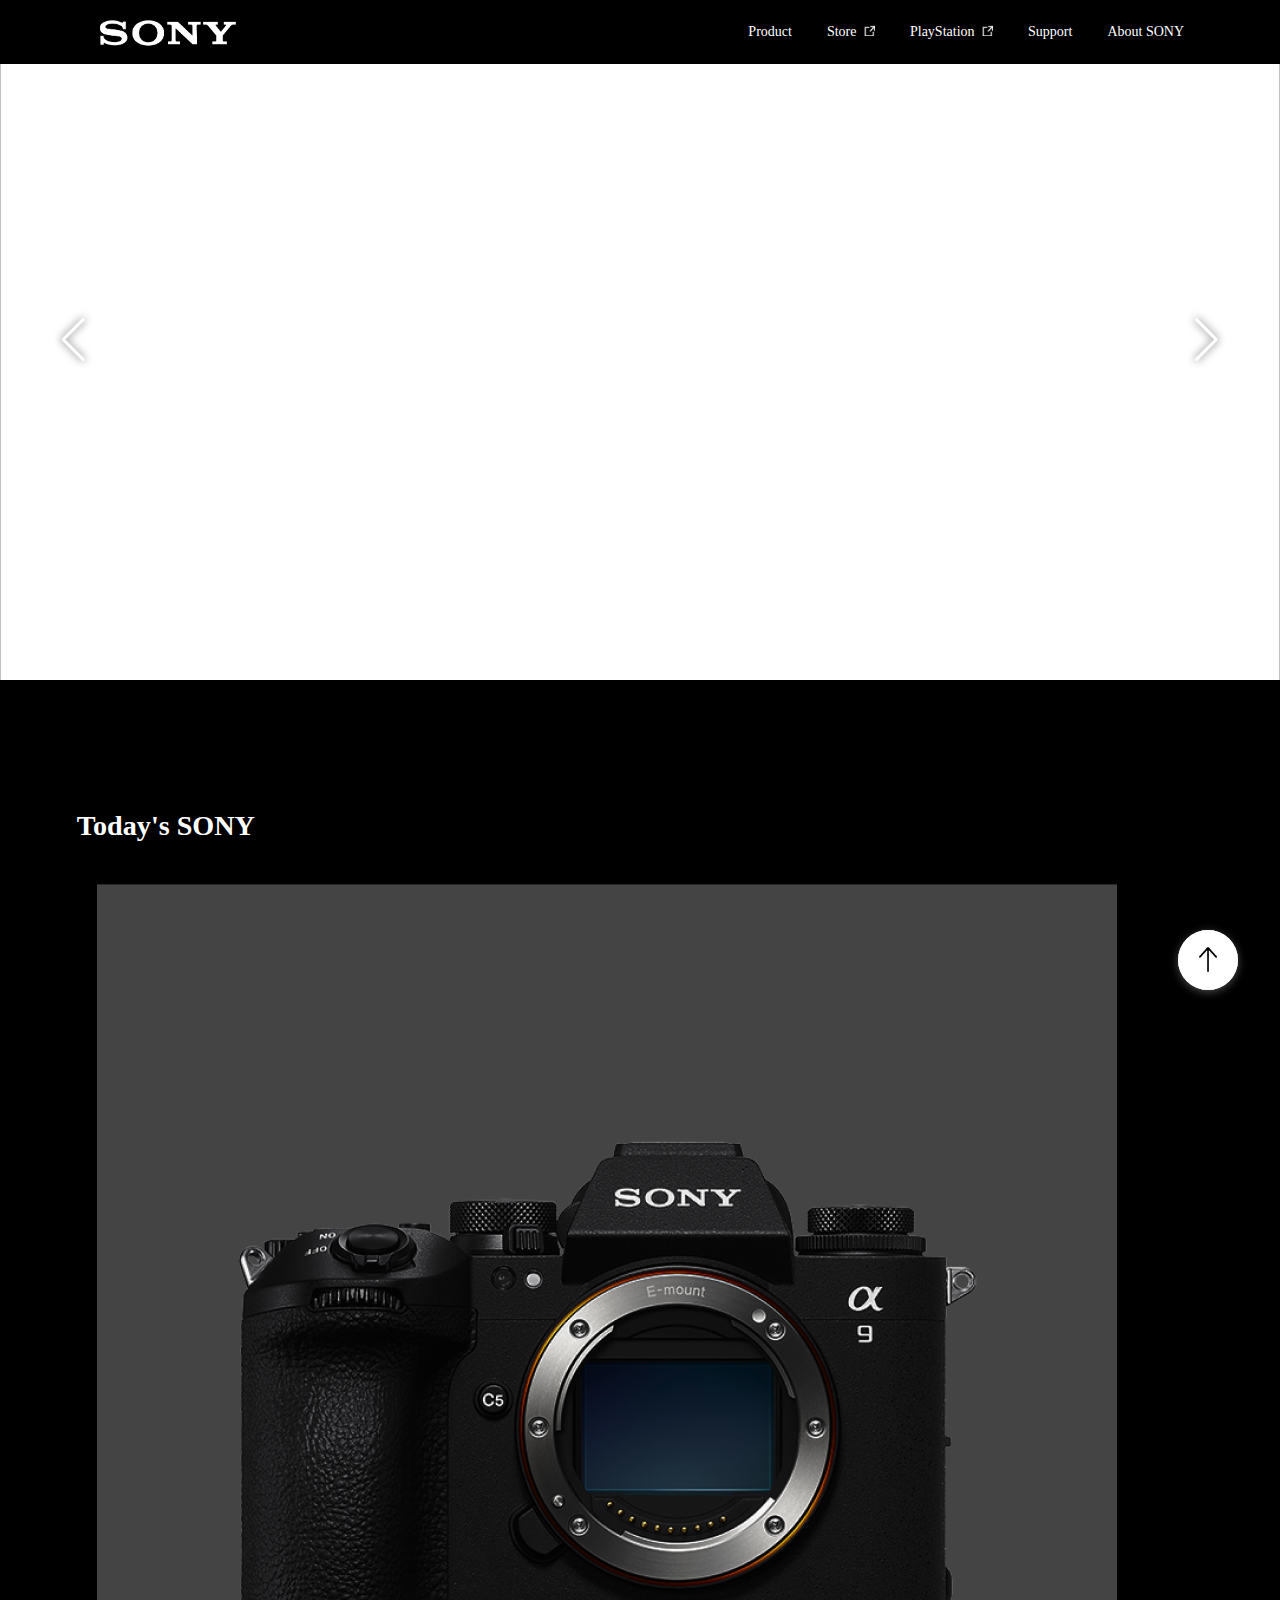
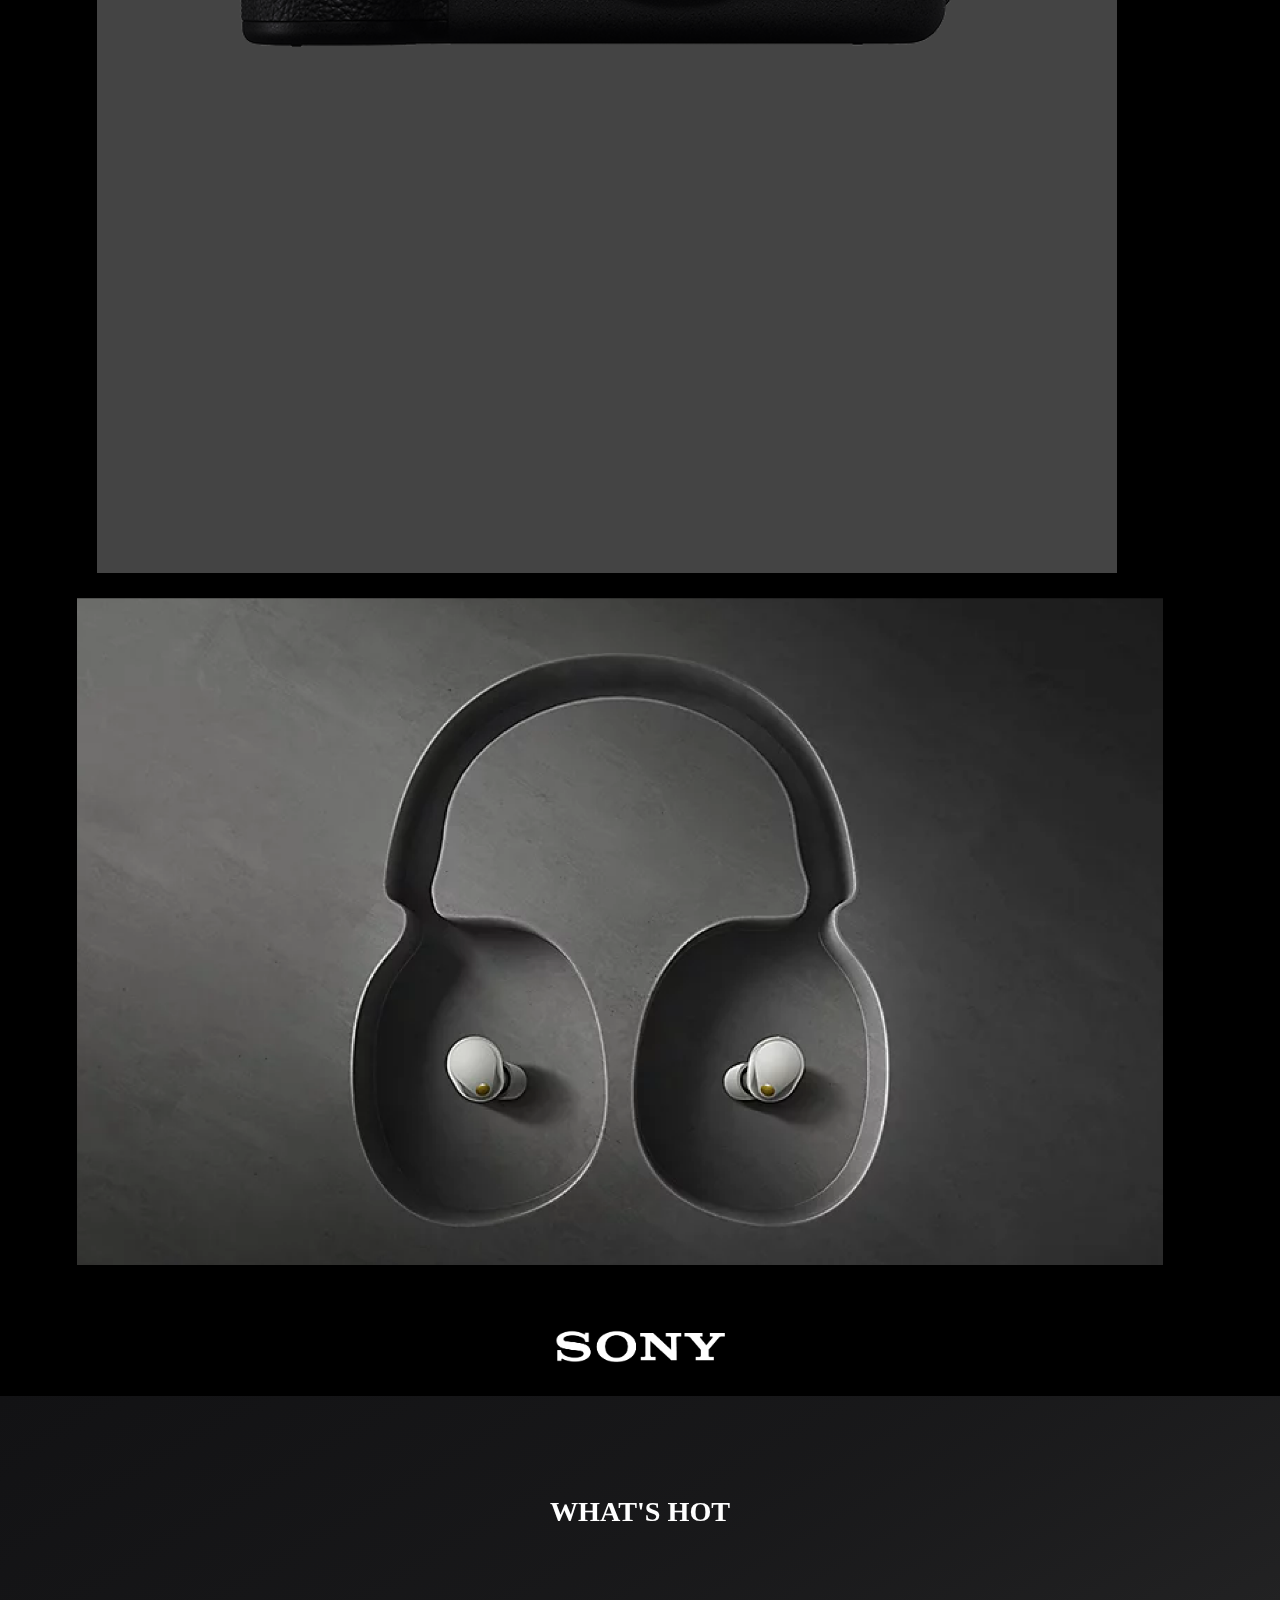
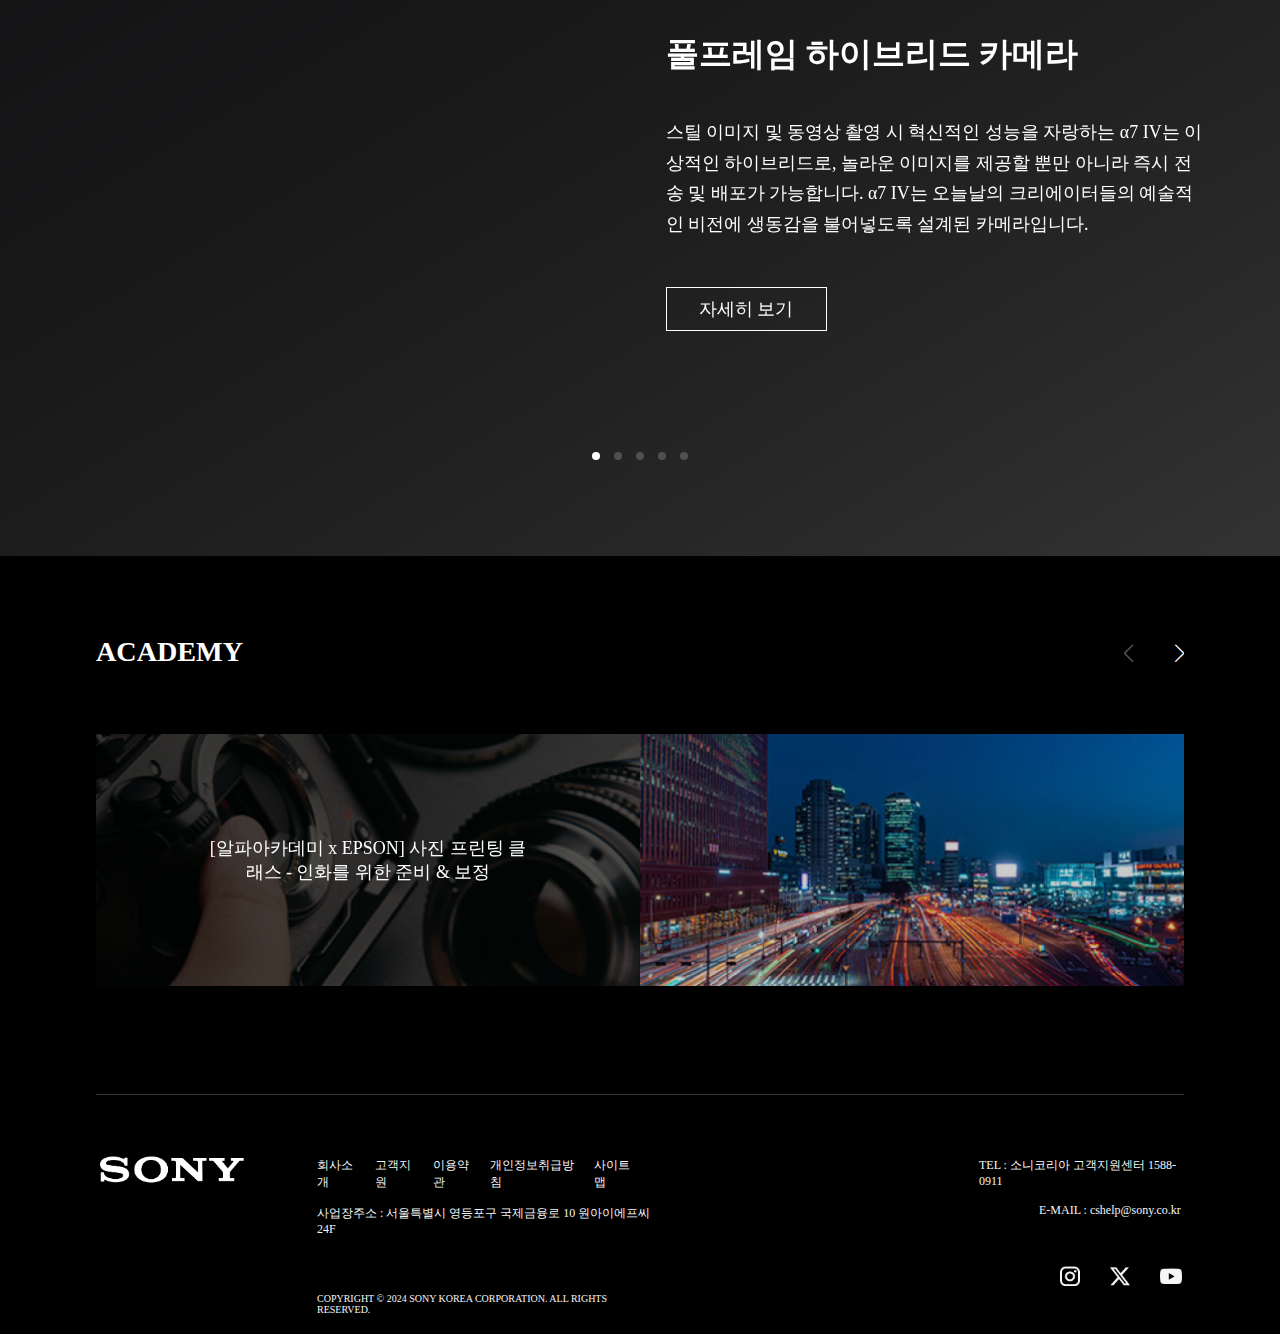
==== commit d03966cf: "Add files via upload" ====
--- a/index.html
+++ b/index.html
@@ -129,8 +129,8 @@
                         <a href="#" class="ts">
                             <img src="https://imgur.com/jG6Imz7.png" alt="">
                             <div class="overlay">
-                                <span>원핸드 컴팩트 풀프레임</span>
-                                <span>α7C II</span>
+                                <span>너의 리듬을 깨워 봐</span>
+                                <span><!-- α7C II -->ULT WEAR ㅣ 얼트 웨어</span>
                             </div>
                         </a>
                     </div>
@@ -139,22 +139,22 @@
                         <a href="#" class="ts">
                             <img src="img/메인/today_7.png" alt="">
                             <div class="overlay">
-                                <span>원핸드 컴팩트 풀프레임</span>
-                                <span>α7C II</span>
+                                <span>이것은 작게 진화한 헤드폰</span>
+                                <span><!-- α7C II -->WF-1000XM5</span>
                             </div>
                         </a>
                         <a href="#" class="ts">
                             <img src="https://imgur.com/q8jw9cZ.png" alt="">
                             <div class="overlay">
-                                <span>원핸드 컴팩트 풀프레임</span>
-                                <span>α7C II</span>
+                                <span>게이머를 위한 완벽한 이어폰</span>
+                                <span><!-- α7C II -->INZONE Buds</span>
                             </div>
                         </a>
                         <a href="#" class="ts">
                             <img src="https://imgur.com/cEfMizn.png" alt="">
                             <div class="overlay">
-                                <span>원핸드 컴팩트 풀프레임</span>
-                                <span>α7C II</span>
+                                <span>컴팩트한 디자인, 뛰어난 성능</span>
+                                <span><!-- α7C II --></span>
                             </div>
                         </a>
                     </div>
@@ -674,9 +674,15 @@
 
 
     <!-- 탑 스크롤 버튼 2개 ------------------>
-    <div class="support_top_btn">
+    <div class="support_top_btn_white">
         <div class="btn_icon_box">
             <img src="img/탑버튼아이콘_화이트.png" alt="">
+        </div>
+    </div>
+
+    <div class="support_top_btn">         
+        <div class="btn_icon_box">
+            <img src="img/탑버튼아이콘.png" alt="">
         </div>
     </div>
     <!-- 내 스크립트 -->
--- a/css/style-1.css
+++ b/css/style-1.css
@@ -9,9 +9,8 @@
 body {
     position: relative;
 }
-
-html, body {
-    overflow-x: hidden;
+section {
+    overflow: hidden;
 }
 
 a {
@@ -128,9 +127,10 @@
 .banner_text {
 /*     width: 1438px; */
 /*     height: 100%; */
-    padding-left: 260px;
+    /* padding-left: 260px; */
     position: absolute;
-    left: 0;
+    /* left: 260px; */
+    left: 15%;
     top: 320px;
     z-index: 1;
     cursor: pointer;
@@ -287,7 +287,7 @@
 }
 
 .ts_bottom_text {
-    width: 1438px;
+    width: 100%;
     display: block;
     position: absolute;
     top: 50%;
@@ -298,9 +298,11 @@
 .ts_bottom_text>span:nth-child(1) {
     width: 177px;
     height: 40px;
-    display: inline-block;
-    padding-left: 629px;
+    /* display: inline-block; */
+    display: block;
+    /* padding-left: 629px; */
     padding-bottom: 36px;
+    margin: 0 auto;
 }
 
 .ts_bottom_text img {
@@ -413,7 +415,6 @@
 }
 .academy .swiper {
     height: 100%;
-    border-bottom: 1px solid rgba(255, 255, 255, 0.2);
 }
 .academy_con {
     width: 1438px;
@@ -535,6 +536,7 @@
     height: 100%;
     margin: 0 auto;
     display: flex;
+    border-top: 1px solid rgba(255, 255, 255, 0.2);
 }
 
 .ft_logo {
@@ -628,15 +630,14 @@
     display: flex;
     justify-content: center;
     align-items: center;
-    width: 60px;
-    height: 60px;
-    background-color: #fff;
+    width: 60px; height: 60px;
+    background-color: #000;
     border-radius: 100px;
     position: fixed;
     bottom: -10%;
     left: 92%;
     cursor: pointer;
-    box-shadow: 0px 2px 6px rgba(255, 255, 255, 0.3);
+    box-shadow: 0px 2px 8px rgba(0, 0, 0, 0.3);
     z-index: 100;
     transition: bottom 1s;
 }
@@ -659,7 +660,7 @@
 
 
 /* support_top_btn_white 시작 */
-/* .support_top_btn_white {
+.support_top_btn_white {
     display: flex;
     justify-content: center;
     align-items: center;
@@ -673,7 +674,7 @@
     cursor: pointer;
     box-shadow: 0px 2px 8px rgba(255, 255, 255, 0.3);
     z-index: 200;
-} */
+}
 
 .support_top_btn_white>.btn_icon_box {
     width: 18px;
@@ -696,11 +697,12 @@
     }
 
     .top_bar {
-        width: 1260px;
+        /* width: 1260px; */
+        width: 85%;
     }
 
     .banner_text {
-        padding-left: 140px;
+        left: 11%;
         /* top: 240px; */
         top: 40%;
     }
@@ -722,17 +724,19 @@
     }
 
     .hot {
-        height: 800px;
+        height: 760px;
     }
     .hot_con {
         width: 88%;
+        height: 100%;
     }
     .hot_title {
-        top: 120px;
+        top: 100px;
     }
     .swiper.hot_swiper {
         width: 100%;
-        height: 600px;
+        /* height: 600px; */
+        height: 580px;
         padding-top: 96px;
     }
     .ts_title, .hot_title, .ac_title {
@@ -759,6 +763,7 @@
 
     .academy_con {
         width: 85%;
+        white-space: nowrap;
     }
 
     .academy_con .ac_img img {
@@ -769,43 +774,9 @@
         font-size: clamp(10px, 2.6vw, 18px);
     }
 
-    .news_con {
+    .footer_con {
+        /* width: 1260px; */
         width: 85%;
-        white-space: nowrap;
-    }
-
-    .news_slider_box .news_contents {
-        max-width: 190px;
-        max-height: 180px;
-        padding: 26px 14px 15px 20px;
-    }
-
-    .news_slider_box .news_contents span:nth-child(1) {
-        font-size: 16px;
-        font-weight: 600;
-        margin-bottom: 14px;
-    }
-
-    .news_slider_box .news_contents span:nth-child(2) {
-        font-size: 14px;
-        margin-bottom: 14px;
-        overflow: hidden;
-    }
-
-    .news_slider_box .news_contents span:nth-child(3) {
-        font-size: 14px;
-        margin-bottom: 50px;
-    }
-
-    .news_slider_box .news_contents>a>img {
-        width: 38px;
-        height: 11px;
-        padding-left: 148px;
-    }
-
-
-    .footer_con {
-        width: 1260px;
     }
 }
 
@@ -852,7 +823,7 @@
     .support_top_btn,
     .support_top_btn_white,
     .support_top_btn_white.show {
-        left: 88%;
+        /* left: 88%; */
     }
 
     .overlay span:nth-child(1) {
@@ -1699,7 +1670,7 @@
 
     .support_top_btn_white.show,
     .support_top_btn.show {
-        left: 88%;
+        left: 90%;
     }
 
     .support_top_btn_white>.btn_icon_box,
@@ -1746,3 +1717,15 @@
         font-size: 9px;
     }
 }
+
+@media (min-width: 1024px) {
+    .support_top_btn {
+        background-color: #fff;
+    }
+    .support_top_btn img {
+        filter: invert(1);
+    }
+    .support_top_btn_white {
+        /* display: none; */
+    }
+}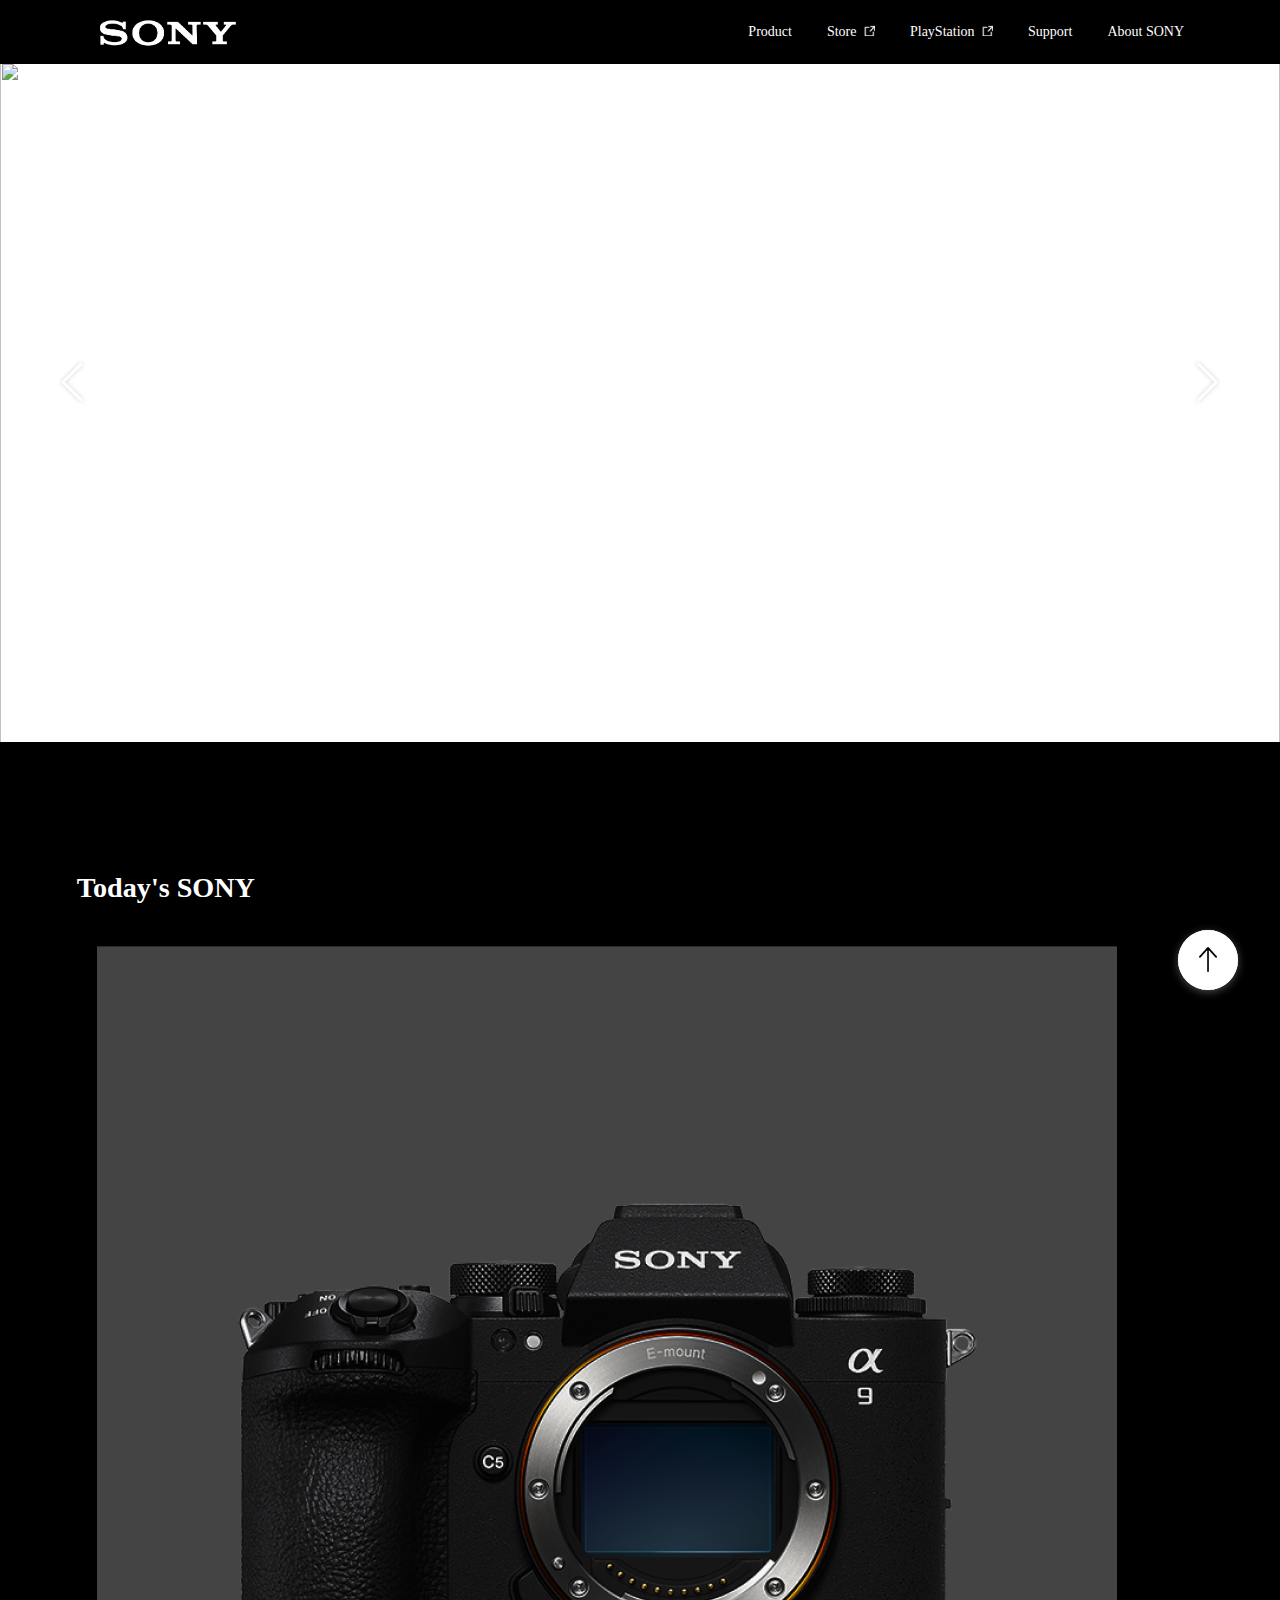
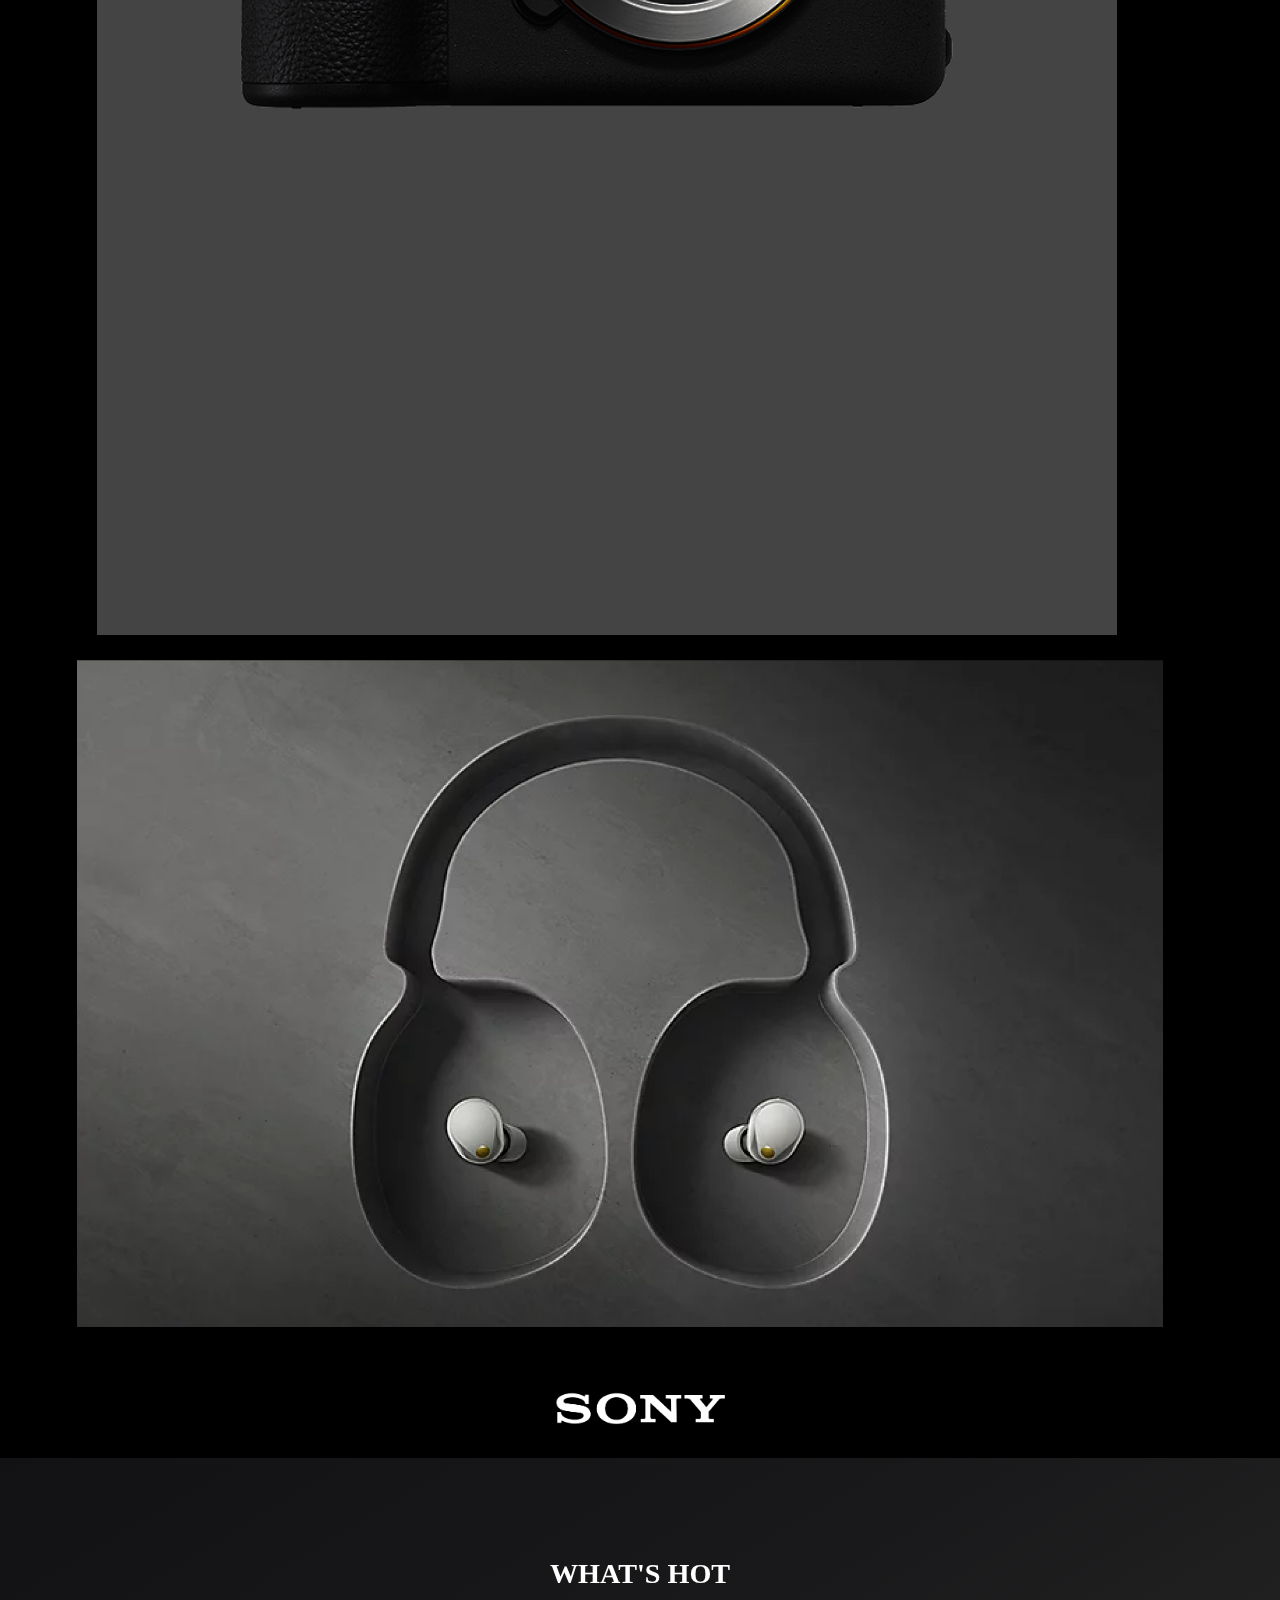
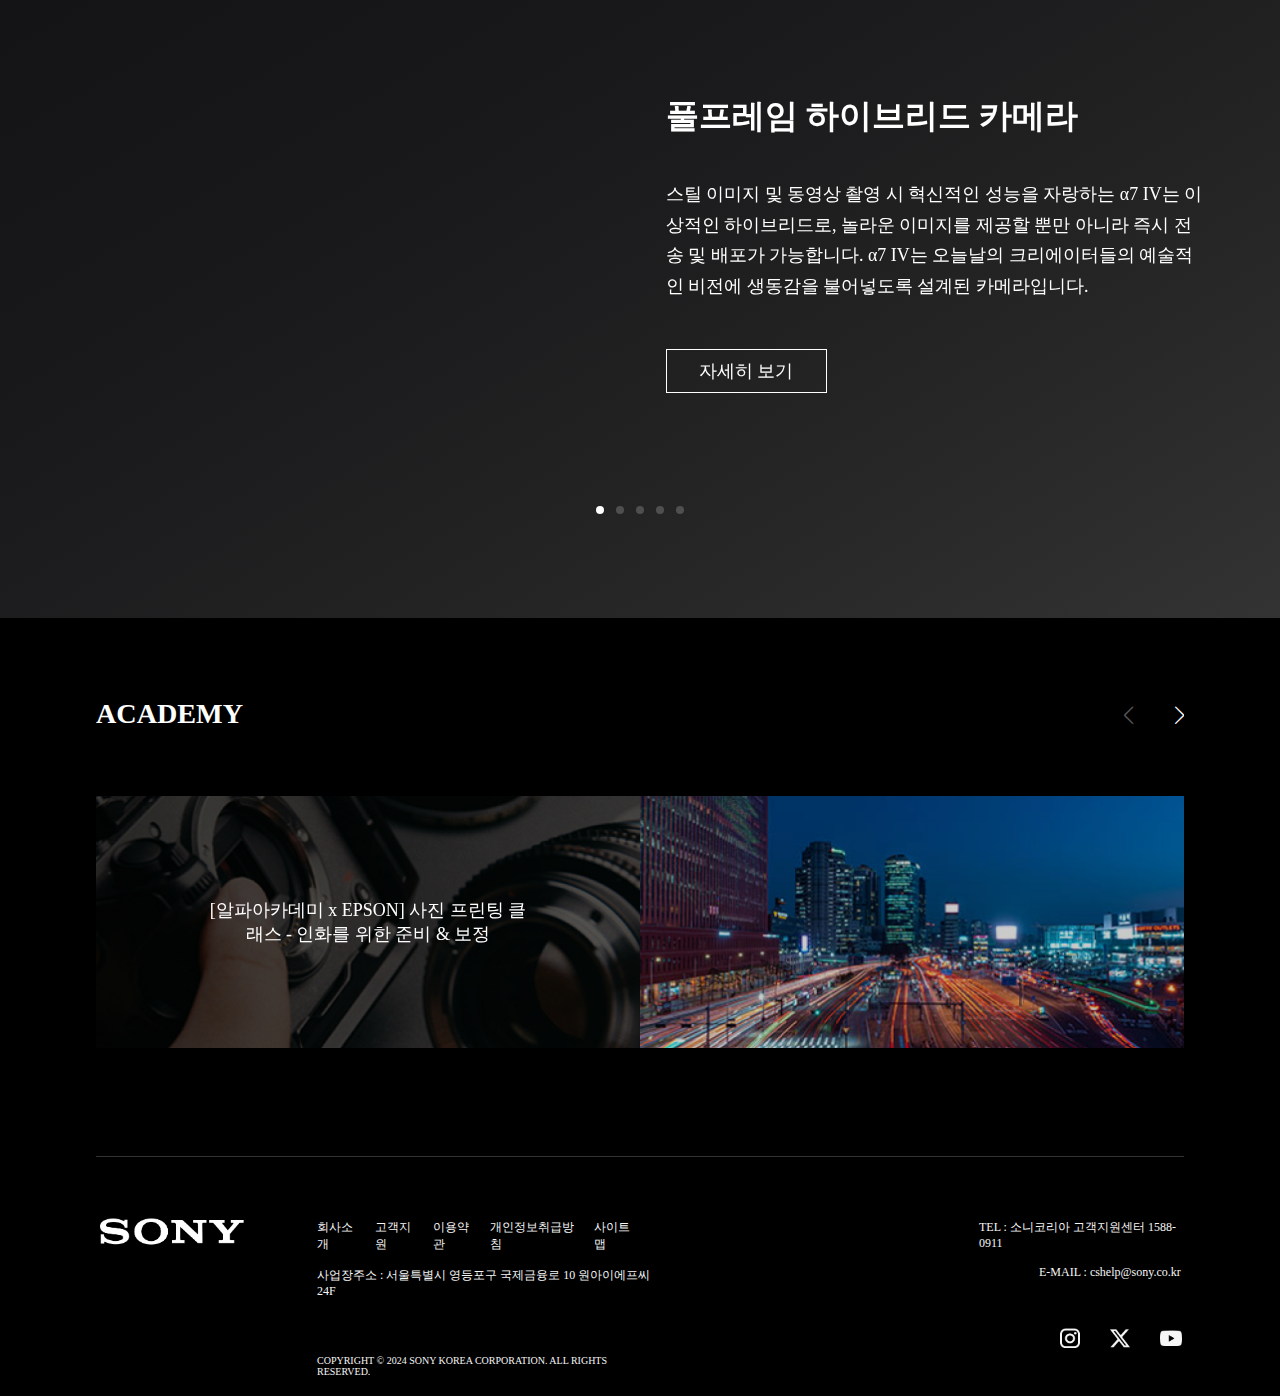
==== commit b9cb614f: "Add files via upload" ====
--- a/index.html
+++ b/index.html
@@ -65,7 +65,6 @@
                 <button class="swiper-button-prev banner_prev"></button>
                 <button class="swiper-button-next banner_next"></button>
             </div>
-
             <ul class="swiper-wrapper main_img_slide">
                 <li class="swiper-slide img_slide_list">
                     <div class="banner_text">
@@ -154,7 +153,7 @@
                             <img src="https://imgur.com/cEfMizn.png" alt="">
                             <div class="overlay">
                                 <span>컴팩트한 디자인, 뛰어난 성능</span>
-                                <span><!-- α7C II --></span>
+                                <span><!-- α7C II -->α7CR</span>
                             </div>
                         </a>
                     </div>
--- a/css/style-1.css
+++ b/css/style-1.css
@@ -30,6 +30,9 @@
 .mobile_wrap {
     display: none;
 }
+:root {
+    --swiper-navigation-size: 40px !important;
+}
 
 
 /* header 시작 */
@@ -37,6 +40,7 @@
     width: 100%;
     background-color: #000;
     position: fixed;
+    top: 0;
     z-index: 1000;
 }
 
@@ -88,6 +92,7 @@
     height: 780px;
     position: relative;
     overflow: hidden;
+    margin-top: 62px;
 }
 
 .main_img_slide {
@@ -112,7 +117,7 @@
     height: 780px;
     display: block;
     object-fit: cover;
-    object-position: right 20px;
+    object-position: right;
     cursor: pointer;
 }
 
@@ -131,7 +136,9 @@
     position: absolute;
     /* left: 260px; */
     left: 15%;
-    top: 320px;
+    /* top: 320px; */
+    top: 50%;
+    transform: translateY(-50%);
     z-index: 1;
     cursor: pointer;
 }
@@ -165,7 +172,7 @@
     background-color: rgba(0, 0, 0, 0);
     border: 1px solid #fff;
     color: #fff;
-    font-size: 22px;
+    font-size: 20px;
     font-weight: 200;
     text-align: center;
     cursor: pointer;
@@ -174,8 +181,9 @@
 .banner_prev,
 .banner_next {
     position: absolute;
-    top: 394px;
-    text-shadow: 0 0 8px #5c5c5c;
+    top: 50% !important;
+    transform: translateY(-50%);
+    text-shadow: 0 0 4px rgba(92, 92, 92, .3);
     color: white;
     border: none;
     padding: 10px;
@@ -189,6 +197,19 @@
 .banner_next::after {
     color: #fff;
 }
+.main_banner .swiper-pagination-bullet {
+    background-color: #fff;
+    margin-right: 6px !important;
+    margin-left: 6px !important;
+    
+}
+.main_banner .swiper-pagination-bullet-active {
+    background-color: #fff;
+}
+.main_banner .swiper-horizontal>.swiper-pagination-bullets, .swiper-pagination-bullets.swiper-pagination-horizontal, .swiper-pagination-custom, .swiper-pagination-fraction {
+    bottom: var(--swiper-pagination-bottom, 16px) !important;
+}
+
 
 .banner_prev {
     margin-left: 80px;
@@ -276,7 +297,7 @@
 
 .overlay span:nth-child(2) {
     /* padding-bottom: 26px; */
-    bottom: 64px;
+    bottom: 66px;
     font-size: 24px;
     font-weight: bold;
 }
@@ -333,7 +354,7 @@
 }
 .hot_con {
     /* width: 1438px; */
-    height: 950px;
+    height: 920px;
     margin: 0 auto;
     position: relative;
 }
@@ -342,7 +363,7 @@
     font-size: 32px;
     font-weight: bold;
     position: absolute;
-    top: 148px;
+    top: 128px;
     left: 50%;
     transform: translateX(-50%);
     z-index: 100;
@@ -350,14 +371,14 @@
 .swiper.hot_swiper {
     height: 674px;
     width: 1438px;
-    padding-top: 138px;
+    padding-top: 118px;
     margin-left: auto;
     margin-right: auto;
 }
 .hot_pagination > .swiper-pagination-bullet {
     background-color: #fff;
-    margin-right: 7px !important;
-    margin-left: 7px !important;
+    margin-right: 6px !important;
+    margin-left: 6px !important;
 }
 .hot_wrapper > .swiper-slide  {
     display: flex;
@@ -689,8 +710,9 @@
     bottom: 80px;
     left: 92%;
 }
-
 /* support_top_btn_white 끝 */
+
+
 @media (max-width: 1440px) {
     .main_banner {
         height: 680px;
@@ -703,8 +725,6 @@
 
     .banner_text {
         left: 11%;
-        /* top: 240px; */
-        top: 40%;
     }
 
     .main_banner .swiper-button-prev::after {
@@ -779,10 +799,17 @@
         width: 85%;
     }
 }
-
+@media (max-width: 1440px) and (min-width: 1024px) {
+    .img_slide_list img {
+        object-position: -464px -20px;
+    }
+}
 @media (max-width: 835px) and (min-width: 682px) {
     .m_news_swiper_slide:not(:first-child) {
         margin-left: -20px;
+    }
+    .img_slide_list img {
+        object-position: right;
     }
 }
 
@@ -820,11 +847,11 @@
         cursor: pointer;
     }
 
-    .support_top_btn,
+    /* .support_top_btn,
     .support_top_btn_white,
     .support_top_btn_white.show {
-        /* left: 88%; */
-    }
+        left: 88%;
+    } */
 
     .overlay span:nth-child(1) {
         font-size: 16px;
@@ -971,8 +998,8 @@
         height: initial;
         padding-left: 46px;
         position: absolute;
+        top: 51%;
         left: 0;
-        top: 44%;
         z-index: 1;
         /* text-shadow: 1px 1px 4px rgba(0, 0, 0, 0.5); */
     }
@@ -988,6 +1015,7 @@
 
     .banner_text span:nth-child(3) {
         font-size: 22px;
+        margin-bottom: 0;
     }
 
     .banner_text button {
